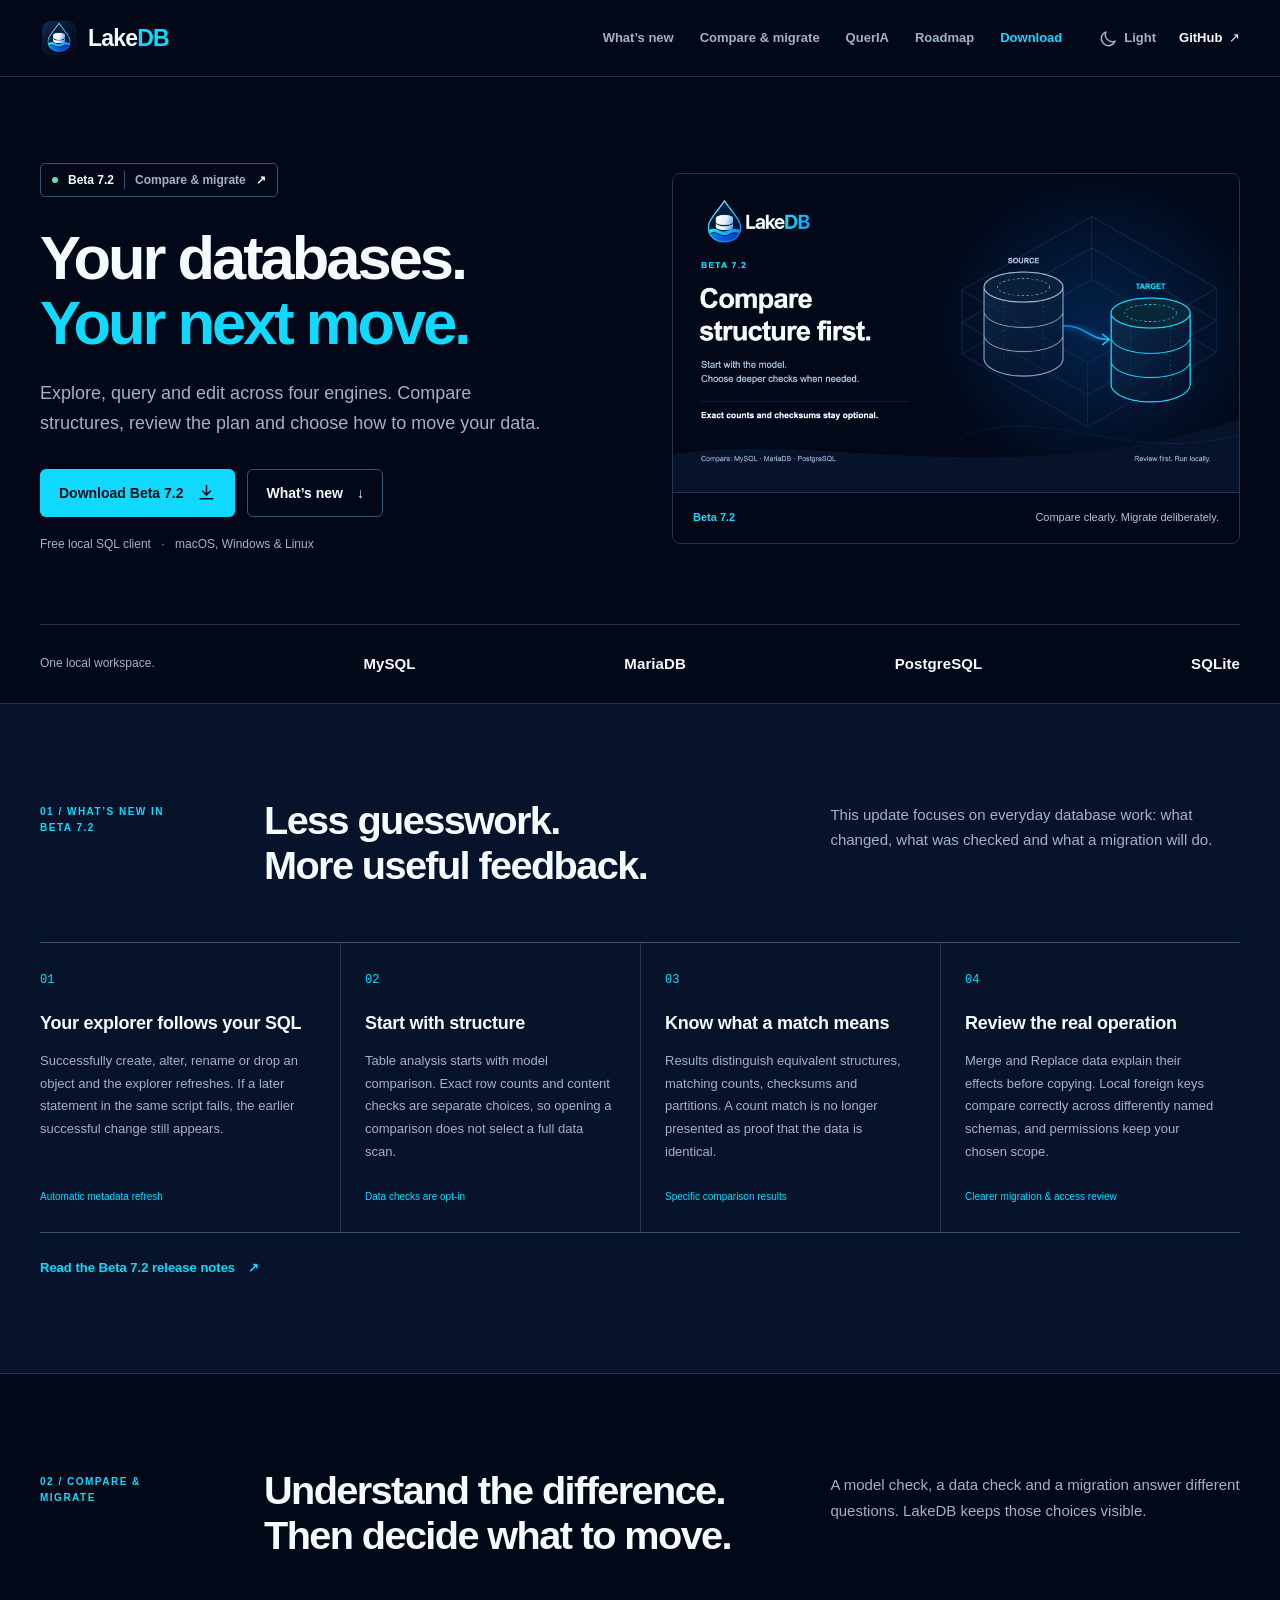
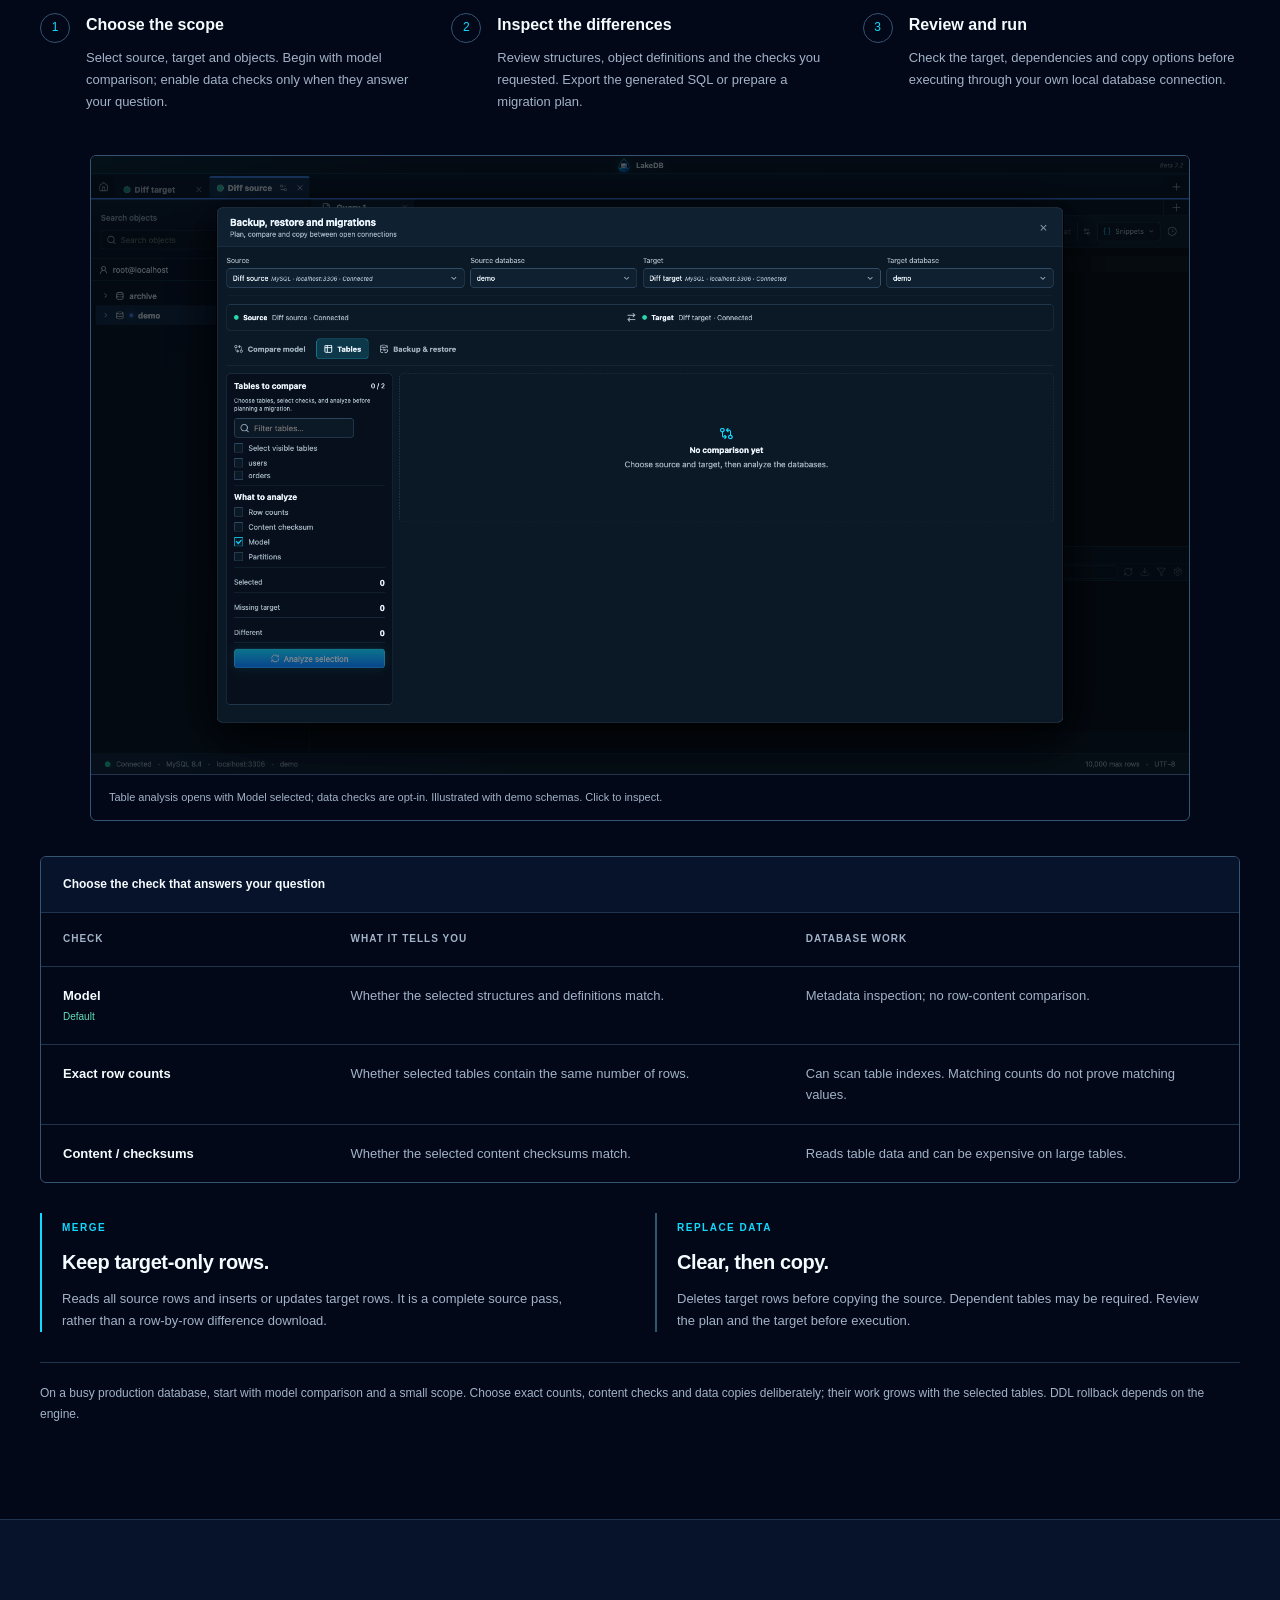
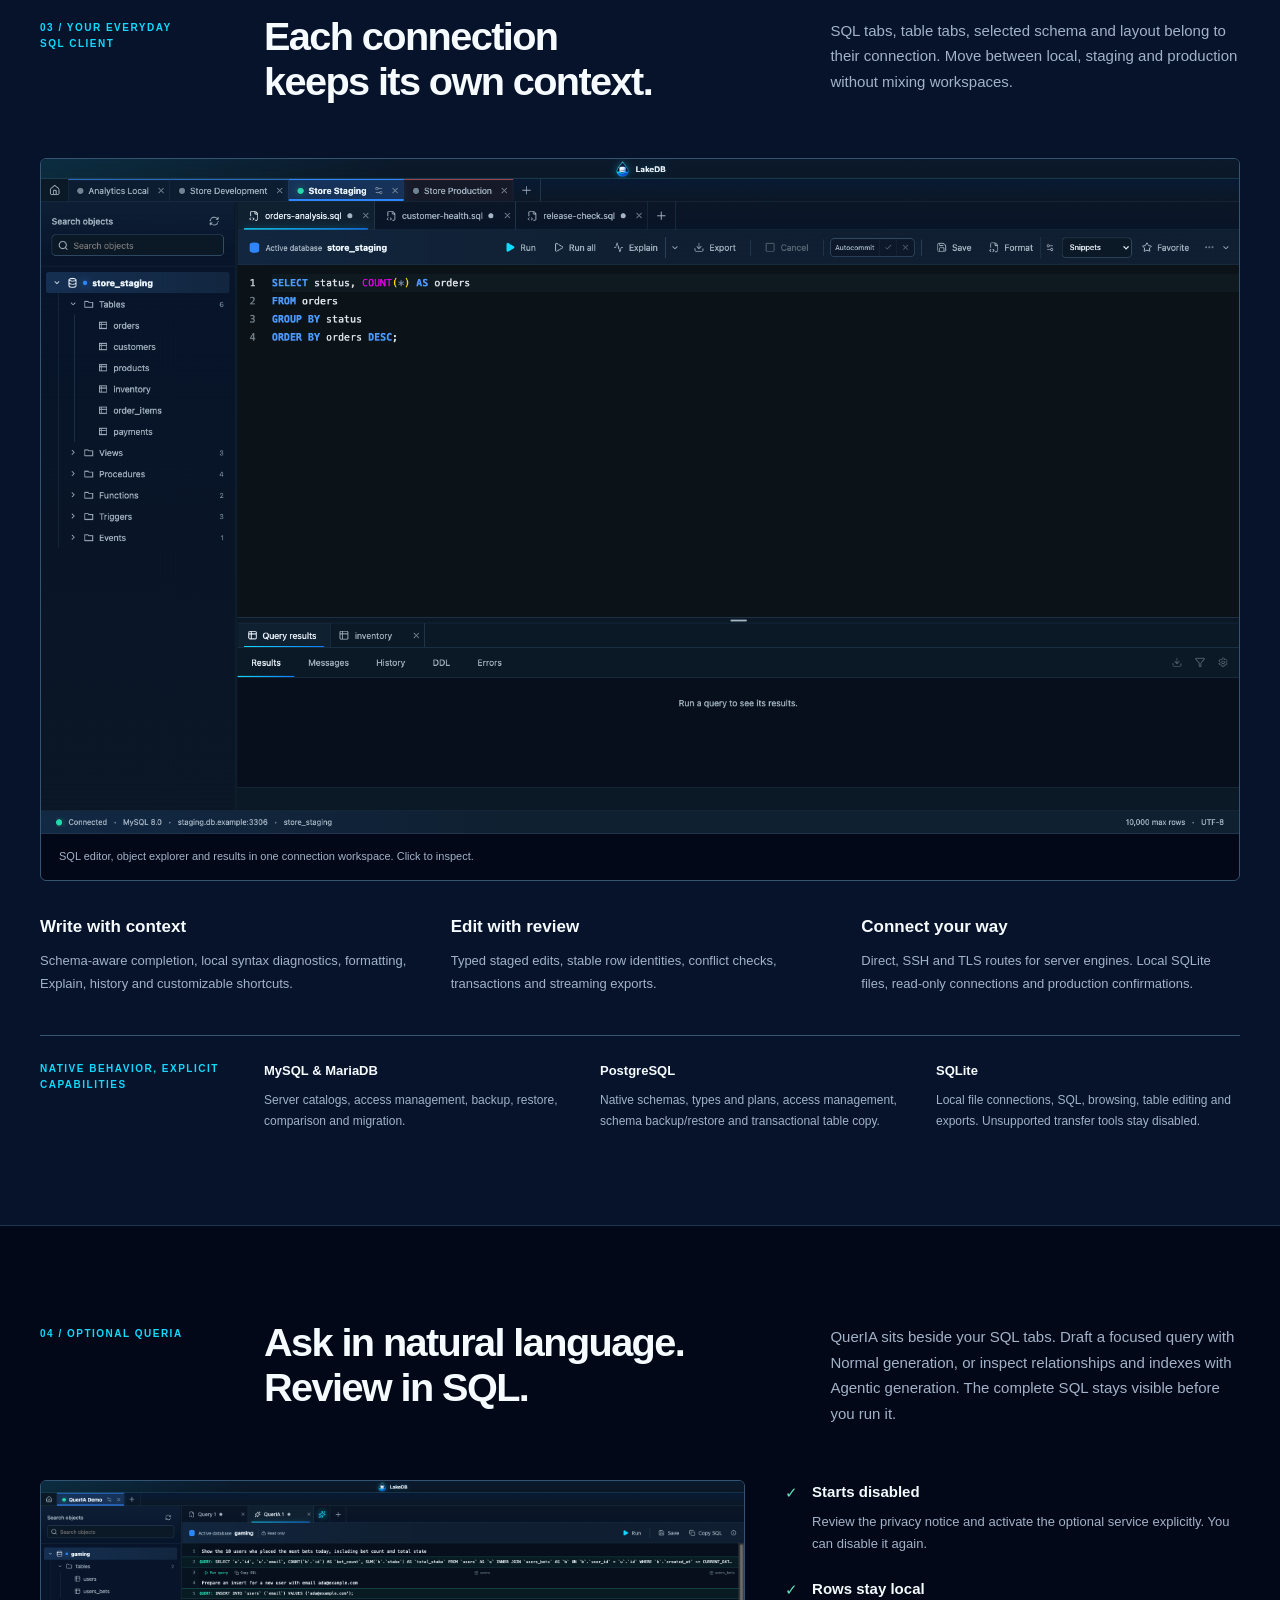
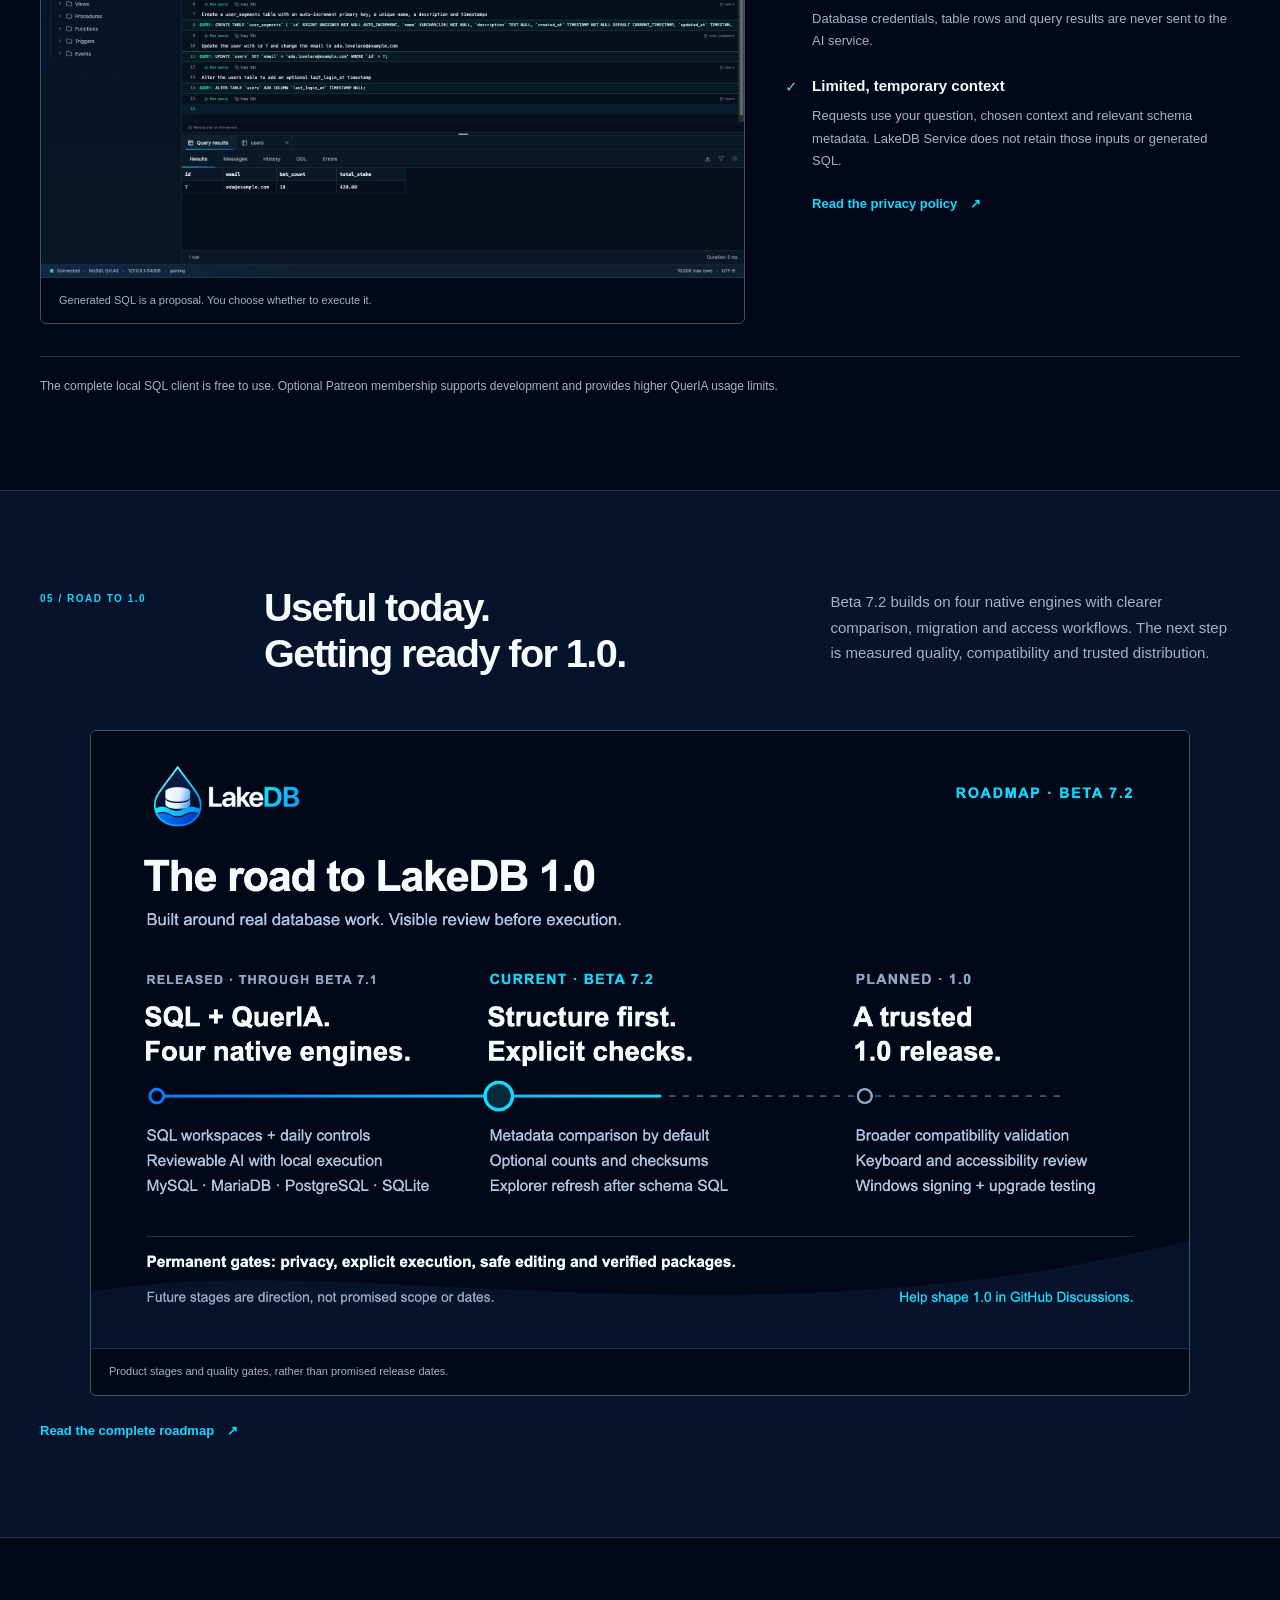
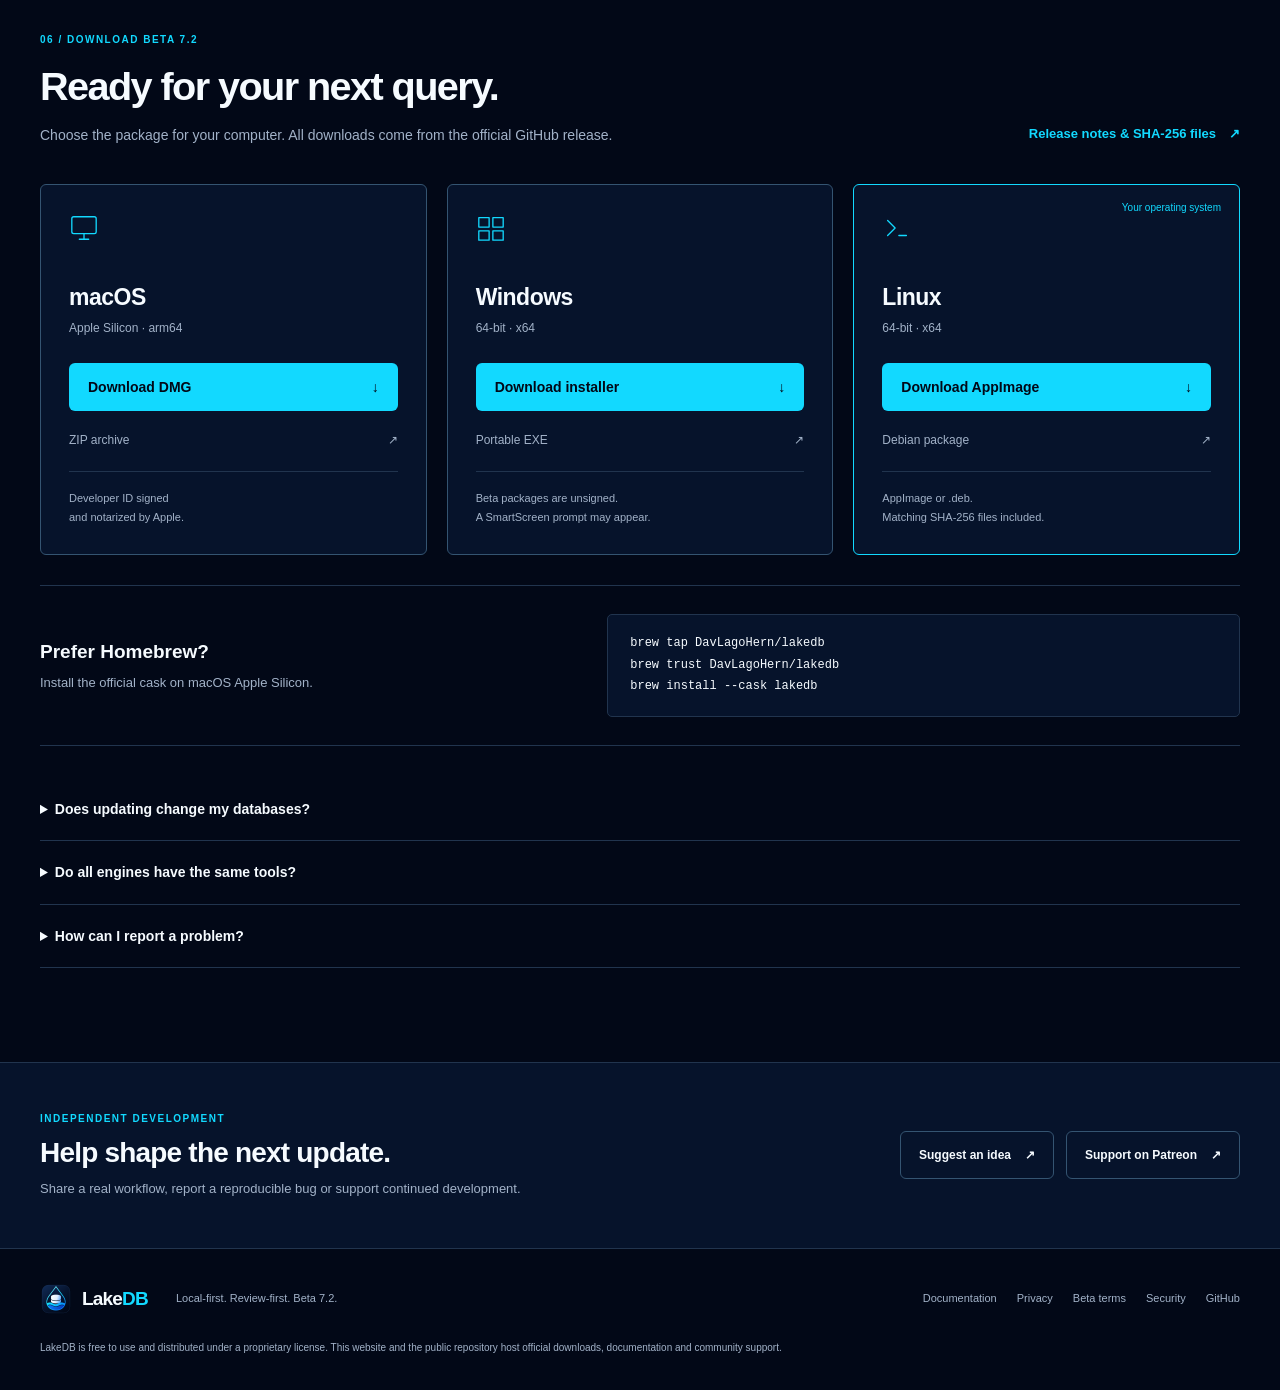
==== docs/index.html @ 67a14e15 "Revert "docs: keep Beta 7.1 downloads live while Beta 7.2 is prepared" This reverts commit 07cbf7d2f" ====
<!doctype html>
<html lang="en">
  <head>
    <meta charset="utf-8">
    <meta name="viewport" content="width=device-width, initial-scale=1">
    <meta name="theme-color" content="#020817">
    <meta name="color-scheme" content="dark light">
    <meta name="application-name" content="LakeDB">
    <meta name="author" content="LakeDB">
    <meta name="robots" content="index, follow, max-image-preview:large">
    <title>LakeDB Beta 7.2 — Compare clearly. Migrate deliberately.</title>
    <meta name="description" content="A free, local-first desktop client for MySQL, MariaDB, PostgreSQL and SQLite. Beta 7.2 brings structure-first comparisons, clearer migrations and automatic explorer refresh.">
    <link rel="canonical" href="https://davlagohern.github.io/LakeDB/">
    <link rel="alternate" hreflang="en" href="https://davlagohern.github.io/LakeDB/">
    <link rel="alternate" hreflang="x-default" href="https://davlagohern.github.io/LakeDB/">
    <link rel="icon" href="assets/lakedb-app-icon.png">
    <meta property="og:type" content="website">
    <meta property="og:site_name" content="LakeDB">
    <meta property="og:locale" content="en_US">
    <meta property="og:title" content="LakeDB Beta 7.2 — Compare clearly. Migrate deliberately.">
    <meta property="og:description" content="Structure-first comparisons, explicit data checks, clearer migration choices and an explorer that follows your SQL changes.">
    <meta property="og:url" content="https://davlagohern.github.io/LakeDB/">
    <meta property="og:image" content="https://davlagohern.github.io/LakeDB/assets/releases/beta7.2/lakedb-beta-7.2-1920x1080.png">
    <meta property="og:image:secure_url" content="https://davlagohern.github.io/LakeDB/assets/releases/beta7.2/lakedb-beta-7.2-1920x1080.png">
    <meta property="og:image:type" content="image/png">
    <meta property="og:image:width" content="1920">
    <meta property="og:image:height" content="1080">
    <meta property="og:image:alt" content="LakeDB Beta 7.2: structure-first comparison and clearer migration review">
    <meta name="twitter:card" content="summary_large_image">
    <meta name="twitter:title" content="LakeDB Beta 7.2 — Compare clearly. Migrate deliberately.">
    <meta name="twitter:description" content="A local-first database client with structure-first comparison, clearer migrations and reviewable AI.">
    <meta name="twitter:image" content="https://davlagohern.github.io/LakeDB/assets/releases/beta7.2/lakedb-beta-7.2-1920x1080.png">
    <meta name="twitter:image:alt" content="LakeDB Beta 7.2 release artwork">
    <script>
      (() => {
        try {
          if (["light", "warm"].includes(localStorage.getItem("lakedb-theme"))) document.documentElement.dataset.theme = "light";
        } catch {}
      })();
    </script>
    <link rel="stylesheet" href="site.css">
    <script type="application/ld+json">
      {
        "@context": "https://schema.org",
        "@type": "SoftwareApplication",
        "name": "LakeDB",
        "url": "https://davlagohern.github.io/LakeDB/",
        "image": "https://davlagohern.github.io/LakeDB/assets/releases/beta7.2/lakedb-beta-7.2-1920x1080.png",
        "screenshot": "https://davlagohern.github.io/LakeDB/assets/screenshots/multitab.png",
        "applicationCategory": "DeveloperApplication",
        "applicationSubCategory": "Database client",
        "operatingSystem": "macOS Apple Silicon, Windows x64, Linux x64",
        "softwareVersion": "1.0.0-beta.7.2",
        "description": "A local-first desktop client for MySQL, MariaDB, PostgreSQL and SQLite, with structure-first comparison, reviewable migrations and optional AI.",
        "downloadUrl": "https://github.com/DavLagoHern/LakeDB/releases/tag/v1.0.0-beta.7.2",
        "releaseNotes": "https://github.com/DavLagoHern/LakeDB/releases/tag/v1.0.0-beta.7.2",
        "isAccessibleForFree": true,
        "offers": { "@type": "Offer", "price": "0", "priceCurrency": "EUR", "url": "https://github.com/DavLagoHern/LakeDB/releases/tag/v1.0.0-beta.7.2" },
        "publisher": { "@type": "Person", "name": "David Lago", "url": "https://github.com/DavLagoHern" }
      }
    </script>
  </head>
  <body>
    <a class="skip-link" href="#main">Skip to content</a>
    <header class="site-header" data-header>
      <div class="shell header-inner">
        <a class="brand" href="#top" aria-label="LakeDB home"><img src="assets/lakedb-app-icon.png" alt="" width="38" height="38"><span>Lake<span>DB</span></span></a>
        <nav class="site-nav" id="navigation" aria-label="Primary navigation" data-nav>
          <a href="#updates">What’s new</a>
          <a href="#workflow">Compare &amp; migrate</a>
          <a href="#queria">QuerIA</a>
          <a href="#roadmap">Roadmap</a>
          <a href="#downloads">Download</a>
        </nav>
        <div class="header-controls">
          <button class="theme-toggle" type="button" aria-label="Switch to light theme" aria-pressed="false" data-theme-toggle><svg aria-hidden="true" viewBox="0 0 24 24"><path d="M20.4 15.2A8.8 8.8 0 0 1 8.8 3.6 9 9 0 1 0 20.4 15.2Z"/></svg><span data-theme-label>Light</span></button>
          <a class="header-github" href="https://github.com/DavLagoHern/LakeDB" aria-label="LakeDB on GitHub">GitHub <span aria-hidden="true">↗</span></a>
          <button class="menu-toggle" type="button" aria-controls="navigation" aria-label="Open navigation" aria-expanded="false" data-menu-toggle><svg aria-hidden="true" viewBox="0 0 24 24"><path d="M4 7h16M4 12h16M4 17h16"/></svg></button>
        </div>
      </div>
    </header>

    <main id="main">
      <section class="hero shell" id="top" aria-labelledby="hero-title">
        <div class="hero-copy">
          <a class="release-pill" href="https://github.com/DavLagoHern/LakeDB/releases/tag/v1.0.0-beta.7.2"><span class="status-dot" aria-hidden="true"></span> Beta 7.2 <span class="release-pill__detail">Compare &amp; migrate</span><span aria-hidden="true">↗</span></a>
          <h1 id="hero-title">Your databases.<br><span>Your next move.</span></h1>
          <p class="hero-description">Explore, query and edit across four engines. Compare structures, review the plan and choose how to move your data.</p>
          <div class="hero-actions">
            <a class="button button-primary" href="#downloads">Download Beta 7.2 <svg aria-hidden="true" viewBox="0 0 24 24"><path d="M12 3v12m0 0 5-5m-5 5-5-5M4 20h16"/></svg></a>
            <a class="button button-secondary" href="#updates">What’s new <span aria-hidden="true">↓</span></a>
          </div>
          <p class="hero-platforms">Free local SQL client <span aria-hidden="true">·</span> macOS, Windows &amp; Linux</p>
        </div>
        <figure class="hero-artwork">
          <img src="assets/releases/beta7.2/lakedb-beta-7.2-1920x1080.png" alt="LakeDB Beta 7.2 presents structure-first comparison and clearer migration review" width="1920" height="1080" fetchpriority="high" decoding="async">
          <figcaption><span>Beta 7.2</span> Compare clearly. Migrate deliberately.</figcaption>
        </figure>
        <div class="engine-strip" aria-label="Supported database engines"><span>One local workspace.</span><strong>MySQL</strong><strong>MariaDB</strong><strong>PostgreSQL</strong><strong>SQLite</strong></div>
      </section>

      <section class="section section-tinted" id="updates" aria-labelledby="updates-title">
        <div class="shell">
          <div class="section-heading"><p class="eyebrow">01 / What’s new in Beta 7.2</p><h2 id="updates-title">Less guesswork.<br>More useful feedback.</h2><p>This update focuses on everyday database work: what changed, what was checked and what a migration will do.</p></div>
          <div class="update-grid">
            <article><span class="feature-number">01</span><h3>Your explorer follows your SQL</h3><p>Successfully create, alter, rename or drop an object and the explorer refreshes. If a later statement in the same script fails, the earlier successful change still appears.</p><span class="feature-tag">Automatic metadata refresh</span></article>
            <article><span class="feature-number">02</span><h3>Start with structure</h3><p>Table analysis starts with model comparison. Exact row counts and content checks are separate choices, so opening a comparison does not select a full data scan.</p><span class="feature-tag">Data checks are opt-in</span></article>
            <article><span class="feature-number">03</span><h3>Know what a match means</h3><p>Results distinguish equivalent structures, matching counts, checksums and partitions. A count match is no longer presented as proof that the data is identical.</p><span class="feature-tag">Specific comparison results</span></article>
            <article><span class="feature-number">04</span><h3>Review the real operation</h3><p>Merge and Replace data explain their effects before copying. Local foreign keys compare correctly across differently named schemas, and permissions keep your chosen scope.</p><span class="feature-tag">Clearer migration &amp; access review</span></article>
          </div>
          <a class="text-link section-link" href="https://github.com/DavLagoHern/LakeDB/releases/tag/v1.0.0-beta.7.2">Read the Beta 7.2 release notes <span aria-hidden="true">↗</span></a>
        </div>
      </section>

      <section class="section" id="workflow" aria-labelledby="workflow-title">
        <div class="shell">
          <div class="section-heading"><p class="eyebrow">02 / Compare &amp; migrate</p><h2 id="workflow-title">Understand the difference.<br>Then decide what to move.</h2><p>A model check, a data check and a migration answer different questions. LakeDB keeps those choices visible.</p></div>
          <ol class="workflow-steps">
            <li><span>1</span><div><h3>Choose the scope</h3><p>Select source, target and objects. Begin with model comparison; enable data checks only when they answer your question.</p></div></li>
            <li><span>2</span><div><h3>Inspect the differences</h3><p>Review structures, object definitions and the checks you requested. Export the generated SQL or prepare a migration plan.</p></div></li>
            <li><span>3</span><div><h3>Review and run</h3><p>Check the target, dependencies and copy options before executing through your own local database connection.</p></div></li>
          </ol>
          <figure class="product-capture comparison-preview"><button class="media-button" type="button" data-lightbox="assets/screenshots/beta7.2/table-comparison-defaults.png" aria-label="Enlarge the Beta 7.2 table comparison options"><img src="assets/screenshots/beta7.2/table-comparison-defaults.png" alt="LakeDB Beta 7.2 table comparison with Model selected and Row counts, Content checksum and Partitions unchecked" width="1920" height="1080" loading="lazy" decoding="async"></button><figcaption>Table analysis opens with Model selected; data checks are opt-in. Illustrated with demo schemas. Click to inspect.</figcaption></figure>
          <div class="comparison-modes" role="region" aria-label="Comparison checks" tabindex="0">
            <table><caption>Choose the check that answers your question</caption><thead><tr><th scope="col">Check</th><th scope="col">What it tells you</th><th scope="col">Database work</th></tr></thead><tbody>
              <tr><th scope="row">Model <span class="table-badge">Default</span></th><td>Whether the selected structures and definitions match.</td><td>Metadata inspection; no row-content comparison.</td></tr>
              <tr><th scope="row">Exact row counts</th><td>Whether selected tables contain the same number of rows.</td><td>Can scan table indexes. Matching counts do not prove matching values.</td></tr>
              <tr><th scope="row">Content / checksums</th><td>Whether the selected content checksums match.</td><td>Reads table data and can be expensive on large tables.</td></tr>
            </tbody></table>
          </div>
          <div class="migration-choices">
            <article><span class="eyebrow">Merge</span><h3>Keep target-only rows.</h3><p>Reads all source rows and inserts or updates target rows. It is a complete source pass, rather than a row-by-row difference download.</p></article>
            <article><span class="eyebrow">Replace data</span><h3>Clear, then copy.</h3><p>Deletes target rows before copying the source. Dependent tables may be required. Review the plan and the target before execution.</p></article>
          </div>
          <p class="workflow-note">On a busy production database, start with model comparison and a small scope. Choose exact counts, content checks and data copies deliberately; their work grows with the selected tables. DDL rollback depends on the engine.</p>
        </div>
      </section>

      <section class="section section-tinted" id="sql-client" aria-labelledby="client-title">
        <div class="shell">
          <div class="section-heading"><p class="eyebrow">03 / Your everyday SQL client</p><h2 id="client-title">Each connection<br>keeps its own context.</h2><p>SQL tabs, table tabs, selected schema and layout belong to their connection. Move between local, staging and production without mixing workspaces.</p></div>
          <figure class="product-capture"><button class="media-button" type="button" data-lightbox="assets/screenshots/multitab.png" aria-label="Enlarge the LakeDB SQL workspace"><img src="assets/screenshots/multitab.png" alt="LakeDB SQL editor, object explorer and results in an independent connection workspace" width="1920" height="1080" loading="lazy" decoding="async"></button><figcaption>SQL editor, object explorer and results in one connection workspace. Click to inspect.</figcaption></figure>
          <div class="client-features"><article><h3>Write with context</h3><p>Schema-aware completion, local syntax diagnostics, formatting, Explain, history and customizable shortcuts.</p></article><article><h3>Edit with review</h3><p>Typed staged edits, stable row identities, conflict checks, transactions and streaming exports.</p></article><article><h3>Connect your way</h3><p>Direct, SSH and TLS routes for server engines. Local SQLite files, read-only connections and production confirmations.</p></article></div>
          <div class="engine-details"><p class="eyebrow">Native behavior, explicit capabilities</p><div><p><strong>MySQL &amp; MariaDB</strong><span>Server catalogs, access management, backup, restore, comparison and migration.</span></p><p><strong>PostgreSQL</strong><span>Native schemas, types and plans, access management, schema backup/restore and transactional table copy.</span></p><p><strong>SQLite</strong><span>Local file connections, SQL, browsing, table editing and exports. Unsupported transfer tools stay disabled.</span></p></div></div>
        </div>
      </section>

      <section class="section" id="queria" aria-labelledby="queria-title">
        <div class="shell">
          <div class="section-heading"><p class="eyebrow">04 / Optional QuerIA</p><h2 id="queria-title">Ask in natural language.<br>Review in SQL.</h2><p>QuerIA sits beside your SQL tabs. Draft a focused query with Normal generation, or inspect relationships and indexes with Agentic generation. The complete SQL stays visible before you run it.</p></div>
          <div class="queria-layout"><figure class="product-capture"><button class="media-button" type="button" data-lightbox="assets/screenshots/queria.png" aria-label="Enlarge the QuerIA workspace"><img src="assets/screenshots/queria.png" alt="QuerIA natural-language requests with generated SQL ready for explicit review and execution" width="1920" height="1080" loading="lazy" decoding="async"></button><figcaption>Generated SQL is a proposal. You choose whether to execute it.</figcaption></figure><div class="privacy-points"><article><span class="privacy-symbol" aria-hidden="true">✓</span><div><h3>Starts disabled</h3><p>Review the privacy notice and activate the optional service explicitly. You can disable it again.</p></div></article><article><span class="privacy-symbol" aria-hidden="true">✓</span><div><h3>Rows stay local</h3><p>Database credentials, table rows and query results are never sent to the AI service.</p></div></article><article><span class="privacy-symbol" aria-hidden="true">✓</span><div><h3>Limited, temporary context</h3><p>Requests use your question, chosen context and relevant schema metadata. LakeDB Service does not retain those inputs or generated SQL.</p></div></article><a class="text-link" href="PRIVACY.md">Read the privacy policy <span aria-hidden="true">↗</span></a></div></div>
          <p class="queria-note">The complete local SQL client is free to use. Optional Patreon membership supports development and provides higher QuerIA usage limits.</p>
        </div>
      </section>

      <section class="section section-tinted" id="roadmap" aria-labelledby="roadmap-title">
          <div class="shell"><div class="section-heading"><p class="eyebrow">05 / Road to 1.0</p><h2 id="roadmap-title">Useful today.<br>Getting ready for 1.0.</h2><p>Beta 7.2 builds on four native engines with clearer comparison, migration and access workflows. The next step is measured quality, compatibility and trusted distribution.</p></div><figure class="product-capture roadmap-capture"><button class="media-button" type="button" data-lightbox="assets/roadmap/lakedb-roadmap-beta-7.2.png" aria-label="Enlarge the LakeDB Beta 7.2 roadmap"><img src="assets/roadmap/lakedb-roadmap-beta-7.2.png" alt="LakeDB roadmap: SQL foundation, QuerIA, SQLite, native PostgreSQL, Beta 7.2 comparison and migration, and quality gates toward 1.0" width="1920" height="1080" loading="lazy" decoding="async"></button><figcaption>Product stages and quality gates, rather than promised release dates.</figcaption></figure><a class="text-link section-link" href="ROADMAP.md">Read the complete roadmap <span aria-hidden="true">↗</span></a></div>
      </section>

      <section class="section downloads" id="downloads" aria-labelledby="downloads-title">
        <div class="shell"><div class="download-heading"><div><p class="eyebrow">06 / Download Beta 7.2</p><h2 id="downloads-title">Ready for your next query.</h2><p>Choose the package for your computer. All downloads come from the official GitHub release.</p></div><a class="text-link" href="https://github.com/DavLagoHern/LakeDB/releases/tag/v1.0.0-beta.7.2">Release notes &amp; SHA-256 files <span aria-hidden="true">↗</span></a></div>
          <div class="download-grid">
            <article data-platform="mac"><svg class="platform-icon" aria-hidden="true" viewBox="0 0 32 32"><rect x="3" y="4" width="26" height="18" rx="2"/><path d="M11 28h10M16 22v6"/></svg><h3>macOS</h3><p class="architecture">Apple Silicon · arm64</p><a class="button button-primary" href="https://github.com/DavLagoHern/LakeDB/releases/download/v1.0.0-beta.7.2/LakeDB-1.0.0-beta.7.2-mac-arm64.dmg">Download DMG <span aria-hidden="true">↓</span></a><a class="package-alternative" href="https://github.com/DavLagoHern/LakeDB/releases/download/v1.0.0-beta.7.2/LakeDB-1.0.0-beta.7.2-mac-arm64.zip">ZIP archive <span aria-hidden="true">↗</span></a><p class="signing-note">Developer ID signed<br>and notarized by Apple.</p></article>
            <article data-platform="windows"><svg class="platform-icon" aria-hidden="true" viewBox="0 0 32 32"><path d="M3 5h11v10H3zM18 5h11v10H18zM3 19h11v10H3zM18 19h11v10H18z"/></svg><h3>Windows</h3><p class="architecture">64-bit · x64</p><a class="button button-primary" href="https://github.com/DavLagoHern/LakeDB/releases/download/v1.0.0-beta.7.2/LakeDB-1.0.0-beta.7.2-win-x64-setup.exe">Download installer <span aria-hidden="true">↓</span></a><a class="package-alternative" href="https://github.com/DavLagoHern/LakeDB/releases/download/v1.0.0-beta.7.2/LakeDB-1.0.0-beta.7.2-win-x64-portable.exe">Portable EXE <span aria-hidden="true">↗</span></a><p class="signing-note">Beta packages are unsigned.<br>A SmartScreen prompt may appear.</p></article>
            <article data-platform="linux"><svg class="platform-icon" aria-hidden="true" viewBox="0 0 32 32"><path d="M6 8l8 8-8 8M18 24h8"/></svg><h3>Linux</h3><p class="architecture">64-bit · x64</p><a class="button button-primary" href="https://github.com/DavLagoHern/LakeDB/releases/download/v1.0.0-beta.7.2/LakeDB-1.0.0-beta.7.2-linux-x86_64.AppImage">Download AppImage <span aria-hidden="true">↓</span></a><a class="package-alternative" href="https://github.com/DavLagoHern/LakeDB/releases/download/v1.0.0-beta.7.2/LakeDB-1.0.0-beta.7.2-linux-amd64.deb">Debian package <span aria-hidden="true">↗</span></a><p class="signing-note">AppImage or .deb.<br>Matching SHA-256 files included.</p></article>
          </div>
          <div class="homebrew"><div><h3>Prefer Homebrew?</h3><p>Install the official cask on macOS Apple Silicon.</p></div><pre><code>brew tap DavLagoHern/lakedb
brew trust DavLagoHern/lakedb
brew install --cask lakedb</code></pre></div>
          <div class="faq"><details><summary>Does updating change my databases?</summary><p>Installing an update does not migrate your connected databases. Connections, preferences and workspaces remain in the local profile. Database changes only run when you explicitly execute SQL, apply edits or start an operation.</p></details><details><summary>Do all engines have the same tools?</summary><p>No. LakeDB exposes engine capabilities explicitly. MySQL/MariaDB and PostgreSQL have different transfer and catalog behavior; unsupported tools remain disabled for SQLite. See the <a href="https://github.com/DavLagoHern/LakeDB/wiki">documentation</a> for each engine.</p></details><details><summary>How can I report a problem?</summary><p>Use the <a href="https://github.com/DavLagoHern/LakeDB/issues/new?template=bug-report.yml">bug report form</a> with your LakeDB version, operating system, engine version and steps to reproduce. Review diagnostics before sharing and remove sensitive data.</p></details></div>
        </div>
      </section>

      <section class="community-strip" aria-labelledby="community-title"><div class="shell community-inner"><div><p class="eyebrow">Independent development</p><h2 id="community-title">Help shape the next update.</h2><p>Share a real workflow, report a reproducible bug or support continued development.</p></div><div class="community-actions"><a class="button button-secondary" href="https://github.com/DavLagoHern/LakeDB/discussions/categories/ideas">Suggest an idea <span aria-hidden="true">↗</span></a><a class="button button-secondary" href="https://www.patreon.com/LakeDB/membership">Support on Patreon <span aria-hidden="true">↗</span></a></div></div></section>
    </main>

    <footer class="site-footer"><div class="shell footer-inner"><a class="brand" href="#top" aria-label="Back to top"><img src="assets/lakedb-app-icon.png" alt="" width="32" height="32"><span>Lake<span>DB</span></span></a><p>Local-first. Review-first. Beta 7.2.</p><nav aria-label="Footer navigation"><a href="https://github.com/DavLagoHern/LakeDB/wiki">Documentation</a><a href="PRIVACY.md">Privacy</a><a href="TERMS.md">Beta terms</a><a href="https://github.com/DavLagoHern/LakeDB/security/policy">Security</a><a href="https://github.com/DavLagoHern/LakeDB">GitHub</a></nav></div><p class="shell license-note">LakeDB is free to use and distributed under a proprietary license. This website and the public repository host official downloads, documentation and community support.</p></footer>
    <dialog class="lightbox" data-lightbox-dialog aria-label="Expanded LakeDB image"><button type="button" aria-label="Close image" data-lightbox-close><svg aria-hidden="true" viewBox="0 0 24 24"><path d="m6 6 12 12M18 6 6 18"/></svg></button><img alt="" data-lightbox-image></dialog>
    <script src="site.js"></script>
  </body>
</html>
---- docs/site.css ----
:root {
  color-scheme: dark;
  --bg: #020817;
  --surface: #06132b;
  --surface-raised: #0b1b32;
  --text: #f6fbff;
  --muted: #a2b2c8;
  --line: #21344e;
  --line-strong: #345471;
  --cyan: #12d9ff;
  --blue: #0b7cff;
  --mint: #63e0ba;
  --button-text: #020817;
  --shell: min(1280px, calc(100% - 80px));
  --header-height: 76px;
  font-family: -apple-system, BlinkMacSystemFont, "Segoe UI", sans-serif;
}

html[data-theme="light"] {
  color-scheme: light;
  --bg: #f8fbff;
  --surface: #edf3fa;
  --surface-raised: #fff;
  --text: #09172c;
  --muted: #42546d;
  --line: #cedae7;
  --line-strong: #8aa3bb;
  --cyan: #00658e;
  --blue: #075de0;
  --mint: #006c50;
  --button-text: #fff;
}

* { box-sizing: border-box; }
html { scroll-behavior: smooth; scroll-padding-top: calc(var(--header-height) + 24px); background: var(--bg); }
body { margin: 0; min-width: 320px; background: var(--bg); color: var(--text); font-size: 16px; line-height: 1.6; -webkit-font-smoothing: antialiased; }
button, a { -webkit-tap-highlight-color: transparent; }
button { font: inherit; }
a { color: inherit; text-decoration: none; }
button, summary { cursor: pointer; }
img { display: block; max-width: 100%; height: auto; }
svg { fill: none; stroke: currentColor; stroke-linecap: round; stroke-linejoin: round; stroke-width: 1.8; }
h1, h2, h3, p, figure { margin: 0; }
::selection { background: var(--blue); color: #fff; }
:focus-visible { outline: 3px solid var(--cyan); outline-offset: 5px; }
.shell { width: var(--shell); margin-inline: auto; }
.skip-link { position: fixed; left: 16px; top: 12px; z-index: 100; padding: 12px 18px; background: var(--cyan); color: var(--button-text); border-radius: 6px; transform: translateY(-160%); }
.skip-link:focus { transform: none; }

.site-header { position: sticky; z-index: 20; top: 0; min-height: var(--header-height); background: var(--bg); border-bottom: 1px solid var(--line); }
.header-inner { display: flex; align-items: center; gap: 32px; min-height: var(--header-height); }
.brand { display: inline-flex; align-items: center; gap: 10px; font-size: 23px; font-weight: 750; letter-spacing: -.8px; flex-shrink: 0; }
.brand img { border-radius: 9px; }
.brand > span > span { color: var(--cyan); }
.site-nav { display: flex; align-items: center; gap: 26px; margin-left: auto; }
.site-nav a { color: var(--muted); font-size: 13px; font-weight: 550; padding-block: 14px; }
.site-nav a:hover, .site-nav a[aria-current="location"] { color: var(--cyan); }
.header-controls { display: flex; align-items: center; gap: 18px; }
.theme-toggle, .menu-toggle { display: inline-flex; align-items: center; justify-content: center; gap: 6px; min-height: 40px; border: 0; background: transparent; color: var(--muted); padding: 5px; }
.theme-toggle svg { width: 19px; height: 19px; }
.theme-toggle span, .header-github { font-size: 13px; font-weight: 550; }
.theme-toggle:hover, .header-github:hover { color: var(--cyan); }
.header-github { white-space: nowrap; }
.header-github span { margin-left: 3px; }
.menu-toggle { display: none; }
.menu-toggle svg { width: 24px; height: 24px; }

.hero { display: grid; grid-template-columns: 1fr 1fr; gap: 32px 64px; align-items: center; padding-top: 86px; }
.release-pill { display: inline-flex; align-items: center; gap: 10px; padding: 7px 11px; border: 1px solid var(--line-strong); border-radius: 5px; font-size: 12px; font-weight: 600; line-height: 1.5; margin-bottom: 28px; }
.release-pill:hover { border-color: var(--cyan); }
.status-dot { width: 6px; height: 6px; background: var(--mint); border-radius: 50%; }
.release-pill__detail { color: var(--muted); padding-left: 10px; border-left: 1px solid var(--line-strong); }
.hero h1 { font-size: clamp(44px, 4.8vw, 68px); letter-spacing: -3px; line-height: 1.06; font-weight: 720; }
.hero h1 span { color: var(--cyan); }
.hero-description { color: var(--muted); font-size: 18px; max-width: 510px; margin-top: 24px; line-height: 1.65; }
.hero-actions { display: flex; flex-wrap: wrap; gap: 12px; margin-top: 30px; }
.button { display: inline-flex; align-items: center; justify-content: center; gap: 14px; min-height: 48px; padding: 12px 18px; border: 1px solid transparent; border-radius: 6px; font-size: 14px; font-weight: 650; line-height: 1.3; transition: border-color 160ms; }
.button svg { width: 19px; height: 19px; }
.button-primary { color: var(--button-text); background: var(--cyan); }
.button-primary:hover { background: var(--text); color: var(--bg); }
.button-secondary { background: transparent; border-color: var(--line-strong); color: var(--text); }
.button-secondary:hover { border-color: var(--cyan); color: var(--cyan); }
.hero-platforms { color: var(--muted); font-size: 12px; margin-top: 18px; }
.hero-platforms span { margin-inline: 7px; }
.hero-artwork { border: 1px solid var(--line); background: #020817; border-radius: 8px; overflow: hidden; }
.hero-artwork img { width: 100%; }
.hero-artwork figcaption { display: flex; flex-wrap: wrap; justify-content: space-between; gap: 8px; padding: 16px 20px; font-size: 11px; color: #afc4d7; border-top: 1px solid #21344e; }
.hero-artwork figcaption span { color: #12d9ff; font-weight: 650; }
.engine-strip { grid-column: 1 / -1; display: flex; align-items: center; justify-content: space-between; gap: 24px; padding: 27px 0; border-top: 1px solid var(--line); margin-top: 38px; }
.engine-strip > span { font-size: 12px; color: var(--muted); }
.engine-strip strong { font-size: 15px; font-weight: 550; letter-spacing: .1px; }

.section { padding: 94px 0; border-top: 1px solid var(--line); }
.section-tinted { background: var(--surface); }
.section-heading { display: grid; grid-template-columns: 190px 1.3fr 1fr; column-gap: 34px; align-items: start; margin-bottom: 54px; }
.eyebrow { color: var(--cyan); font-size: 10px; font-weight: 650; letter-spacing: 1.5px; text-transform: uppercase; line-height: 1.6; }
.section-heading .eyebrow { margin-top: 6px; max-width: 160px; }
h2 { font-size: clamp(30px, 3.1vw, 44px); font-weight: 650; letter-spacing: -1.6px; line-height: 1.14; }
.section-heading > p:last-child { color: var(--muted); font-size: 15px; line-height: 1.7; padding-top: 4px; }
.update-grid { display: grid; grid-template-columns: repeat(4, 1fr); border-top: 1px solid var(--line-strong); border-bottom: 1px solid var(--line-strong); }
.update-grid article { padding: 28px 24px 28px 0; display: flex; flex-direction: column; align-items: start; }
.update-grid article + article { border-left: 1px solid var(--line); padding-left: 24px; }
.feature-number { color: var(--cyan); font-family: ui-monospace, SFMono-Regular, Menlo, monospace; font-size: 12px; margin-bottom: 22px; }
.update-grid h3 { font-size: 18px; line-height: 1.3; font-weight: 650; letter-spacing: -.25px; }
.update-grid p { color: var(--muted); font-size: 13px; line-height: 1.75; margin-top: 14px; margin-bottom: 25px; }
.feature-tag { display: inline-block; margin-top: auto; font-size: 10px; line-height: 1.5; color: var(--cyan); }
.text-link { display: inline-flex; align-items: center; gap: 13px; font-size: 13px; color: var(--cyan); font-weight: 600; line-height: 1.5; }
.text-link:hover { text-decoration: underline; text-underline-offset: 4px; }
.section-link { margin-top: 25px; }

.workflow-steps { list-style: none; display: grid; grid-template-columns: repeat(3, 1fr); gap: 34px; margin: 0 0 42px; padding: 0; }
.workflow-steps li { display: flex; align-items: start; gap: 16px; }
.workflow-steps li > span { display: flex; align-items: center; justify-content: center; width: 30px; height: 30px; flex: 0 0 30px; border: 1px solid var(--line-strong); border-radius: 50%; font-size: 12px; color: var(--cyan); }
.workflow-steps h3 { font-size: 16px; line-height: 1.5; }
.workflow-steps p { font-size: 13px; line-height: 1.7; color: var(--muted); margin-top: 10px; }
.comparison-modes { overflow: auto; border: 1px solid var(--line-strong); border-radius: 6px; }
.comparison-modes table { border-collapse: collapse; width: 100%; min-width: 670px; text-align: left; }
.comparison-modes caption { text-align: left; font-size: 12px; padding: 18px 22px; font-weight: 600; background: var(--surface); }
.comparison-modes thead th { font-size: 10px; letter-spacing: 1px; text-transform: uppercase; color: var(--muted); font-weight: 600; border-top: 1px solid var(--line); }
.comparison-modes th, .comparison-modes td { padding: 18px 22px; font-size: 13px; line-height: 1.65; vertical-align: top; }
.comparison-modes tbody tr { border-top: 1px solid var(--line); }
.comparison-modes tbody th { width: 24%; font-size: 13px; font-weight: 600; }
.comparison-modes td { width: 38%; color: var(--muted); }
.table-badge { display: block; color: var(--mint); font-size: 10px; font-weight: 500; margin-top: 3px; }
.migration-choices { display: grid; grid-template-columns: 1fr 1fr; margin-top: 30px; gap: 30px; }
.migration-choices article { border-left: 2px solid var(--cyan); padding-left: 20px; }
.migration-choices article:last-child { border-color: var(--line-strong); }
.migration-choices h3 { font-size: 20px; font-weight: 600; margin-top: 7px; letter-spacing: -.4px; }
.migration-choices p { color: var(--muted); font-size: 13px; line-height: 1.7; margin-top: 10px; max-width: 530px; }
.workflow-note { color: var(--muted); margin-top: 30px; padding-top: 20px; border-top: 1px solid var(--line); font-size: 12px; line-height: 1.75; }

.product-capture { min-width: 0; overflow: hidden; border: 1px solid var(--line-strong); border-radius: 6px; background: var(--bg); }
.media-button { border: 0; background: #020817; padding: 0; display: block; width: 100%; cursor: zoom-in; }
.media-button img { width: 100%; }
.media-button:focus-visible { outline-offset: -5px; }
.product-capture figcaption { padding: 14px 18px; border-top: 1px solid var(--line); font-size: 11px; color: var(--muted); }
.comparison-preview { max-width: 1100px; margin: 0 auto 35px; }
.client-features { display: grid; grid-template-columns: repeat(3, 1fr); gap: 32px; padding-top: 32px; }
.client-features h3 { font-size: 17px; font-weight: 600; }
.client-features p { color: var(--muted); font-size: 13px; line-height: 1.75; margin-top: 10px; }
.engine-details { border-top: 1px solid var(--line-strong); margin-top: 40px; padding-top: 25px; display: grid; grid-template-columns: 190px 1fr; gap: 34px; }
.engine-details > div { display: grid; grid-template-columns: repeat(3, 1fr); gap: 32px; }
.engine-details strong { display: block; font-size: 13px; font-weight: 600; margin-bottom: 8px; }
.engine-details span { display: block; font-size: 12px; color: var(--muted); line-height: 1.7; }
.queria-layout { display: grid; grid-template-columns: 1.55fr 1fr; gap: 40px; align-items: start; }
.privacy-points { display: grid; gap: 22px; }
.privacy-points article { display: flex; gap: 14px; }
.privacy-symbol { color: var(--mint); font-size: 15px; padding-top: 1px; }
.privacy-points h3 { font-size: 15px; font-weight: 600; }
.privacy-points p { font-size: 13px; line-height: 1.7; color: var(--muted); margin-top: 7px; }
.privacy-points .text-link { margin-left: 27px; }
.queria-note { border-top: 1px solid var(--line); margin-top: 32px; padding-top: 20px; color: var(--muted); font-size: 12px; }
.roadmap-capture { max-width: 1100px; margin-inline: auto; }

.download-heading { display: flex; align-items: end; justify-content: space-between; gap: 40px; margin-bottom: 38px; }
.download-heading h2 { margin-top: 16px; }
.download-heading p:not(.eyebrow) { color: var(--muted); font-size: 14px; margin-top: 15px; max-width: 660px; }
.download-heading .text-link { flex-shrink: 0; margin-bottom: 3px; }
.download-grid { display: grid; grid-template-columns: repeat(3, 1fr); gap: 20px; }
.download-grid article { position: relative; padding: 28px; border: 1px solid var(--line-strong); border-radius: 6px; background: var(--surface); }
.download-grid article.is-detected { border-color: var(--cyan); }
.platform-detected { position: absolute; top: 15px; right: 18px; font-size: 10px; color: var(--cyan); }
.platform-icon { width: 30px; height: 30px; color: var(--cyan); margin-bottom: 28px; stroke-width: 1.4; }
.download-grid h3 { font-size: 23px; letter-spacing: -.5px; font-weight: 650; }
.architecture { font-size: 12px; color: var(--muted); margin-top: 3px; }
.download-grid .button { width: 100%; justify-content: space-between; margin-top: 25px; }
.package-alternative { display: flex; align-items: center; justify-content: space-between; font-size: 12px; color: var(--muted); margin-top: 15px; min-height: 30px; }
.package-alternative:hover { color: var(--cyan); }
.signing-note { padding-top: 17px; margin-top: 15px; border-top: 1px solid var(--line); font-size: 11px; line-height: 1.7; color: var(--muted); }
.homebrew { display: grid; grid-template-columns: 1fr 1.2fr; align-items: center; gap: 40px; padding: 28px 0; margin-top: 30px; border-top: 1px solid var(--line); border-bottom: 1px solid var(--line); }
.homebrew h3 { font-size: 19px; font-weight: 600; }
.homebrew p { font-size: 13px; color: var(--muted); margin-top: 5px; }
.homebrew pre { margin: 0; overflow: auto; background: var(--surface); color: var(--text); padding: 18px 22px; border: 1px solid var(--line); border-radius: 5px; font-size: 12px; line-height: 1.8; }
.homebrew code { font-family: ui-monospace, SFMono-Regular, Menlo, Consolas, monospace; }
.faq { margin-top: 32px; }
.faq details { border-bottom: 1px solid var(--line); }
.faq summary { padding: 20px 0; font-size: 14px; font-weight: 600; }
.faq p { max-width: 930px; font-size: 13px; color: var(--muted); padding: 0 0 22px; line-height: 1.8; }
.faq a { color: var(--cyan); text-decoration: underline; text-underline-offset: 3px; }
.community-strip { padding: 48px 0; background: var(--surface); border-block: 1px solid var(--line); }
.community-inner { display: flex; gap: 40px; align-items: center; justify-content: space-between; }
.community-inner h2 { margin-top: 10px; font-size: 28px; letter-spacing: -.8px; }
.community-inner p:not(.eyebrow) { font-size: 13px; color: var(--muted); margin-top: 10px; }
.community-actions { display: flex; flex-wrap: wrap; gap: 12px; flex-shrink: 0; }
.community-actions .button { font-size: 12px; }
.site-footer { padding: 34px 0; }
.footer-inner { display: flex; align-items: center; flex-wrap: wrap; gap: 18px 28px; }
.footer-inner .brand { font-size: 19px; }
.footer-inner > p { font-size: 11px; color: var(--muted); }
.footer-inner nav { display: flex; flex-wrap: wrap; gap: 20px; margin-left: auto; font-size: 11px; color: var(--muted); }
.footer-inner nav a:hover { color: var(--cyan); }
.license-note { font-size: 10px; color: var(--muted); margin-top: 24px; line-height: 1.7; }

.lightbox { width: min(1500px, 96vw); max-width: 96vw; max-height: 94vh; background: #020817; color: #fff; padding: 44px 12px 12px; border: 1px solid #345471; border-radius: 8px; }
.lightbox::backdrop { background: rgba(0, 5, 15, .9); }
.lightbox img { width: auto; max-width: 100%; max-height: calc(94vh - 60px); object-fit: contain; margin: auto; }
.lightbox button { position: absolute; top: 6px; right: 8px; display: grid; place-items: center; width: 34px; height: 34px; background: transparent; border: 0; color: #fff; }
.lightbox button svg { width: 20px; height: 20px; }

@media (min-width: 1600px) {
  .hero { padding-top: 105px; gap: 42px 70px; }
  .hero h1 { font-size: 72px; }
}

@media (max-width: 1100px) {
  :root { --shell: calc(100% - 56px); }
  .header-inner { gap: 24px; }
  .site-nav { gap: 17px; }
  .site-nav a, .theme-toggle span, .header-github { font-size: 12px; }
  .header-controls { gap: 12px; }
  .hero { gap: 30px; padding-top: 70px; }
  .hero h1 { font-size: 53px; letter-spacing: -2.3px; }
  .hero-description { font-size: 16px; }
  .hero-artwork figcaption { padding: 12px 14px; font-size: 10px; }
  .section-heading { grid-template-columns: 150px 1.2fr 1fr; gap: 24px; }
  .section-heading > p:last-child { font-size: 13px; }
  .update-grid { grid-template-columns: repeat(2, 1fr); }
  .update-grid article { padding: 24px; }
  .update-grid article:nth-child(odd) { border-left: 0; padding-left: 0; }
  .update-grid article:nth-child(n + 3) { border-top: 1px solid var(--line); }
  .update-grid h3 { max-width: 280px; }
  .update-grid p { max-width: 380px; }
  .engine-details { grid-template-columns: 150px 1fr; gap: 24px; }
  .queria-layout { gap: 28px; grid-template-columns: 1.35fr 1fr; }
  .download-heading { align-items: start; flex-direction: column; gap: 18px; }
  .download-grid article { padding: 24px; }
  .download-grid .button { font-size: 12px; }
  .community-inner { align-items: start; flex-direction: column; gap: 24px; }
}

@media (max-width: 800px) {
  :root { --shell: calc(100% - 40px); --header-height: 66px; }
  .header-inner { justify-content: space-between; }
  .header-controls { gap: 16px; }
  .menu-toggle { display: inline-flex; }
  .site-nav { display: none; position: absolute; top: var(--header-height); left: 0; right: 0; padding: 12px 20px 20px; margin: 0; border-bottom: 1px solid var(--line-strong); background: var(--bg); }
  .site-nav.is-open { display: flex; flex-direction: column; align-items: stretch; gap: 0; }
  .site-nav a { padding: 12px 0; font-size: 14px; }
  .hero { grid-template-columns: 1fr; padding-top: 48px; gap: 30px; }
  .hero-copy { max-width: 630px; }
  .hero h1 { font-size: 62px; }
  .hero-description { max-width: 570px; font-size: 17px; }
  .hero-artwork { max-width: 630px; }
  .hero-artwork figcaption { font-size: 11px; }
  .engine-strip { gap: 16px; margin-top: 6px; padding-block: 24px; flex-wrap: wrap; }
  .engine-strip > span { flex-basis: 100%; }
  .engine-strip strong { font-size: 13px; }
  .section { padding-block: 65px; }
  .section-heading { grid-template-columns: 1fr; gap: 17px; margin-bottom: 35px; max-width: 630px; }
  .section-heading .eyebrow { max-width: none; margin: 0; }
  h2 { font-size: 35px; letter-spacing: -1.3px; }
  .section-heading > p:last-child { font-size: 14px; padding: 0; }
  .workflow-steps { gap: 22px; grid-template-columns: 1fr; margin-bottom: 32px; }
  .workflow-steps li > div { max-width: 570px; }
  .comparison-modes th, .comparison-modes td { padding: 15px 18px; }
  .engine-details { grid-template-columns: 1fr; gap: 20px; }
  .queria-layout { grid-template-columns: 1fr; gap: 28px; }
  .privacy-points { grid-template-columns: 1fr; max-width: 640px; }
  .download-grid { grid-template-columns: 1fr; }
  .download-grid article { display: grid; grid-template-columns: 1fr 1fr; gap: 0 36px; }
  .platform-icon { margin-bottom: 15px; grid-column: 1; }
  .download-grid h3, .architecture { grid-column: 1; }
  .download-grid .button { grid-column: 2; grid-row: 2; margin: 0; font-size: 14px; }
  .package-alternative { grid-column: 2; grid-row: 3; margin: 0; }
  .signing-note { grid-column: 1 / -1; margin-top: 22px; }
  .signing-note br { display: none; }
  .homebrew { gap: 20px; grid-template-columns: 1fr; }
  .footer-inner nav { margin-left: 0; flex-basis: 100%; }
}

@media (max-width: 520px) {
  :root { --shell: calc(100% - 36px); }
  .brand { font-size: 21px; gap: 8px; }
  .brand img { width: 34px; height: 34px; }
  .header-controls { gap: 10px; }
  .theme-toggle span, .header-github { display: none; }
  .hero { padding-top: 36px; gap: 28px; }
  .release-pill { font-size: 10px; gap: 8px; margin-bottom: 24px; }
  .release-pill__detail { padding-left: 8px; }
  .hero h1 { font-size: clamp(39px, 11vw, 53px); letter-spacing: -2px; }
  .hero-description { font-size: 15px; line-height: 1.7; margin-top: 20px; }
  .hero-actions { gap: 10px; margin-top: 25px; }
  .hero-actions .button { font-size: 12px; gap: 9px; padding: 12px 14px; }
  .hero-platforms { font-size: 10px; }
  .hero-platforms span { margin-inline: 4px; }
  .hero-artwork figcaption { padding: 11px 12px; font-size: 9px; }
  .engine-strip { gap: 15px; justify-content: flex-start; }
  .engine-strip > span { font-size: 11px; }
  .engine-strip strong { font-size: 12px; }
  .section { padding-block: 48px; }
  h2 { font-size: 31px; letter-spacing: -1.1px; }
  .section-heading { gap: 15px; margin-bottom: 30px; }
  .section-heading > p:last-child { font-size: 13px; }
  .update-grid { grid-template-columns: 1fr; }
  .update-grid article, .update-grid article + article { padding: 25px 0; border-left: 0; }
  .update-grid article + article { border-top: 1px solid var(--line); }
  .feature-number { margin-bottom: 14px; }
  .update-grid h3 { max-width: none; font-size: 19px; }
  .update-grid p { margin-bottom: 17px; }
  .feature-tag { font-size: 11px; }
  .migration-choices { grid-template-columns: 1fr; gap: 26px; }
  .client-features { grid-template-columns: 1fr; gap: 22px; }
  .client-features article + article { border-top: 1px solid var(--line); padding-top: 20px; }
  .engine-details > div { grid-template-columns: 1fr; gap: 20px; }
  .product-capture figcaption { font-size: 10px; padding: 12px; }
  .download-grid article { display: block; padding: 24px; }
  .download-grid .button { margin-top: 25px; }
  .package-alternative { margin-top: 12px; }
  .homebrew pre { font-size: 11px; padding: 14px; }
  .community-inner h2 { font-size: 26px; }
  .community-actions { flex-direction: column; width: 100%; }
  .community-actions .button { justify-content: space-between; }
  .footer-inner { gap: 18px; }
  .footer-inner nav { gap: 13px; font-size: 10px; }
}

@media (prefers-reduced-motion: reduce) {
  html { scroll-behavior: auto; }
  *, *::before, *::after { transition-duration: 0s !important; animation: none !important; }
}
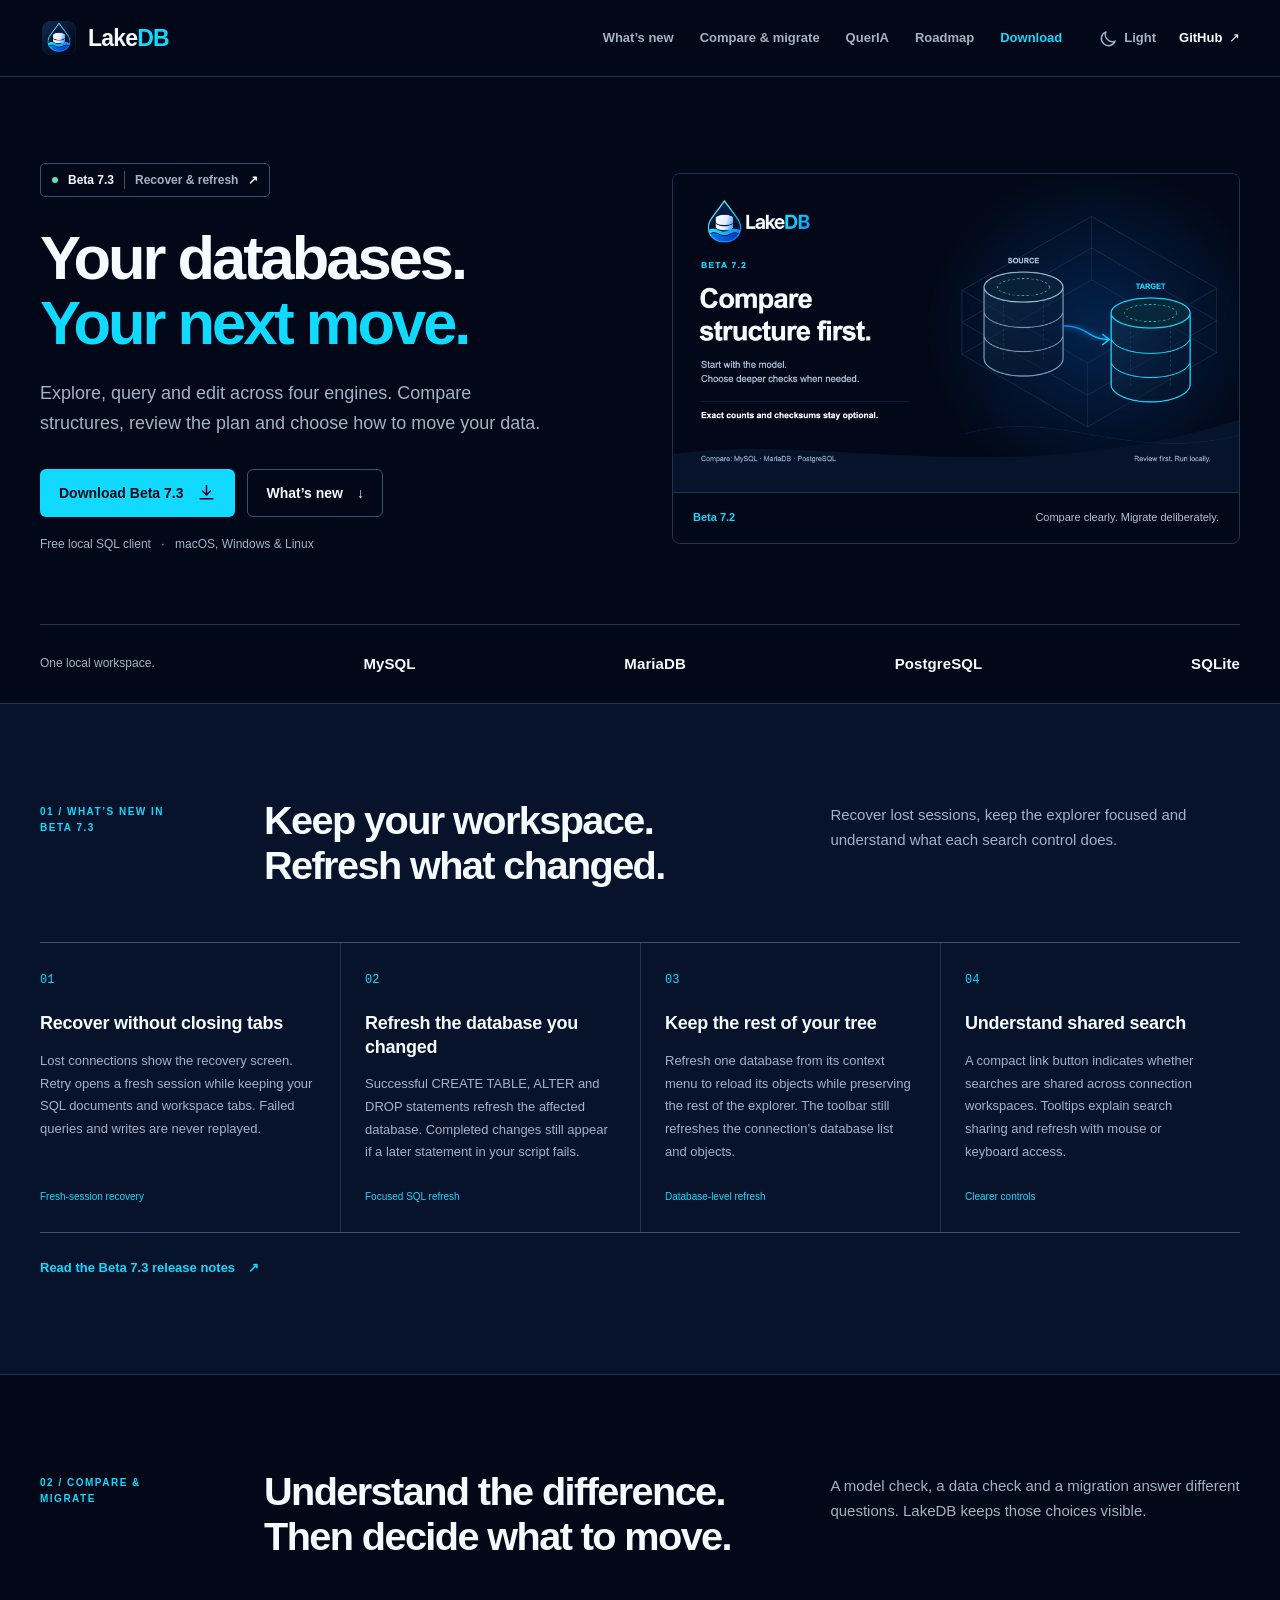
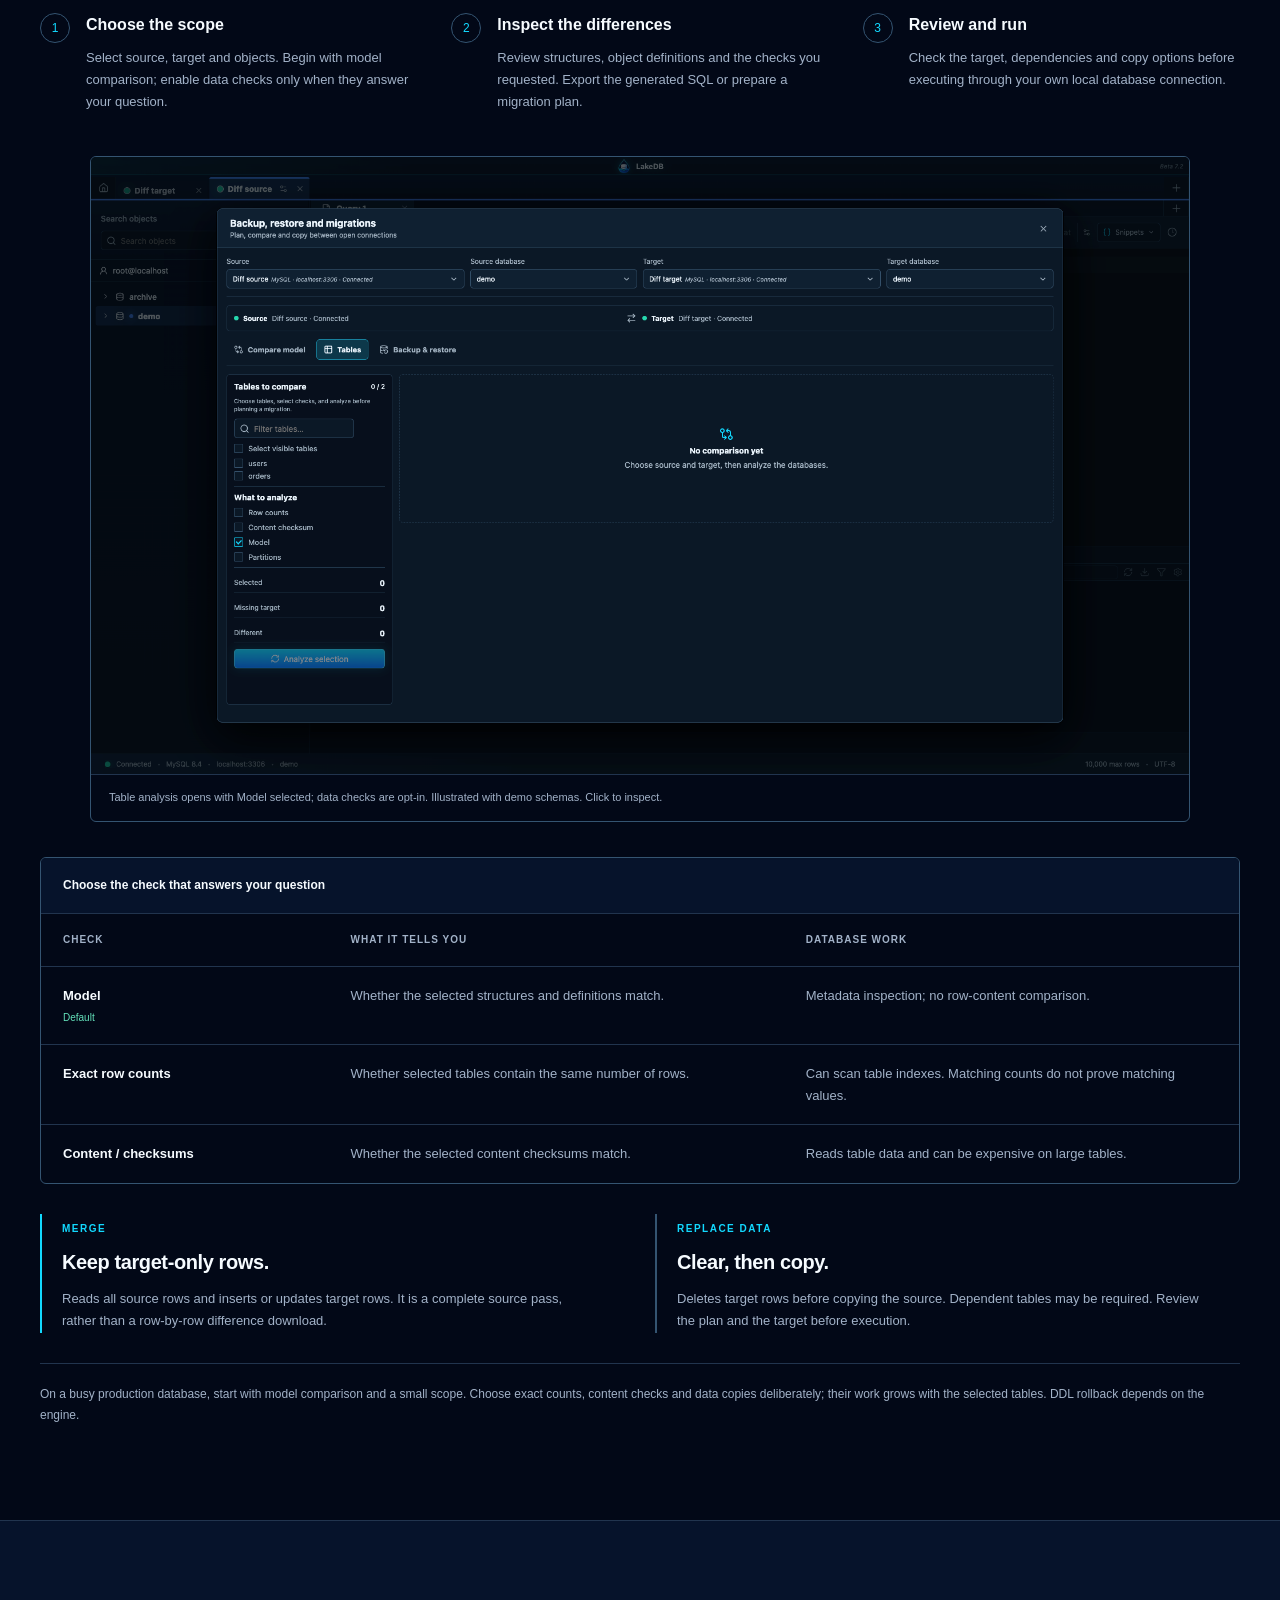
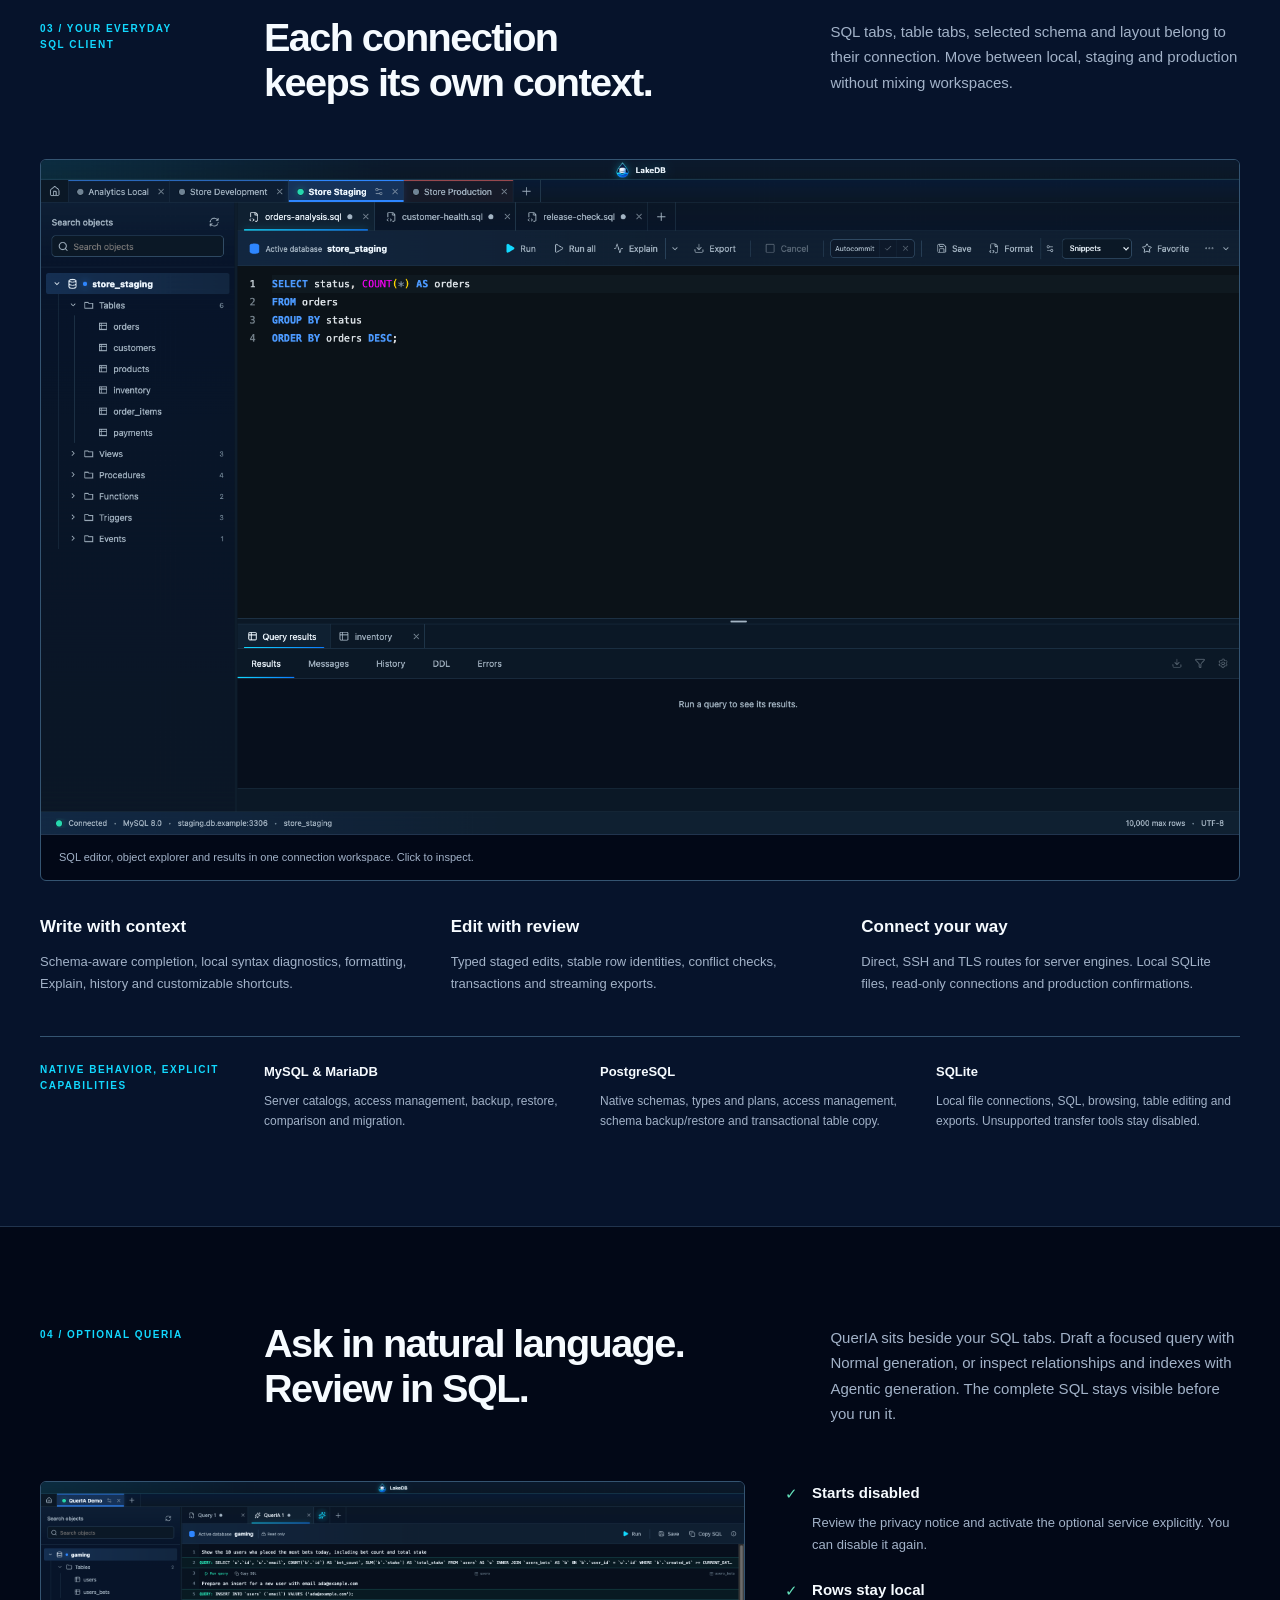
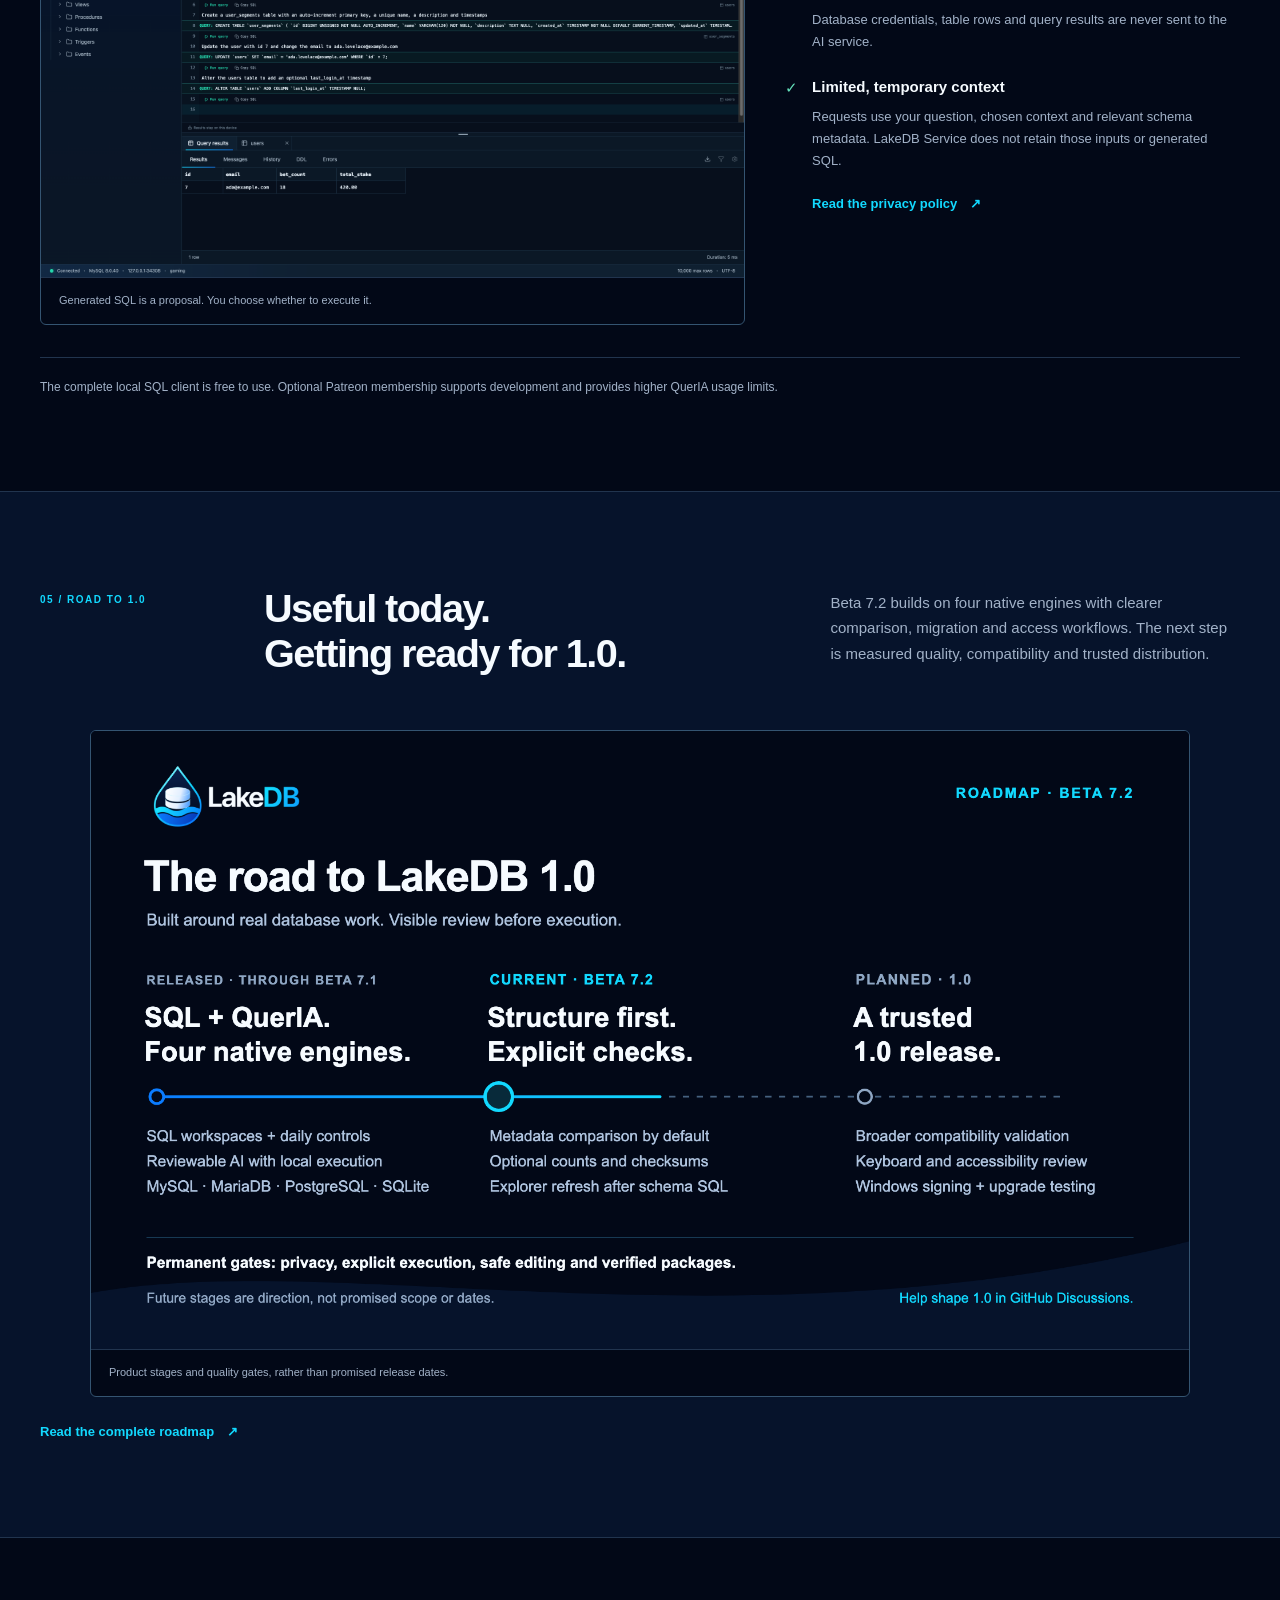
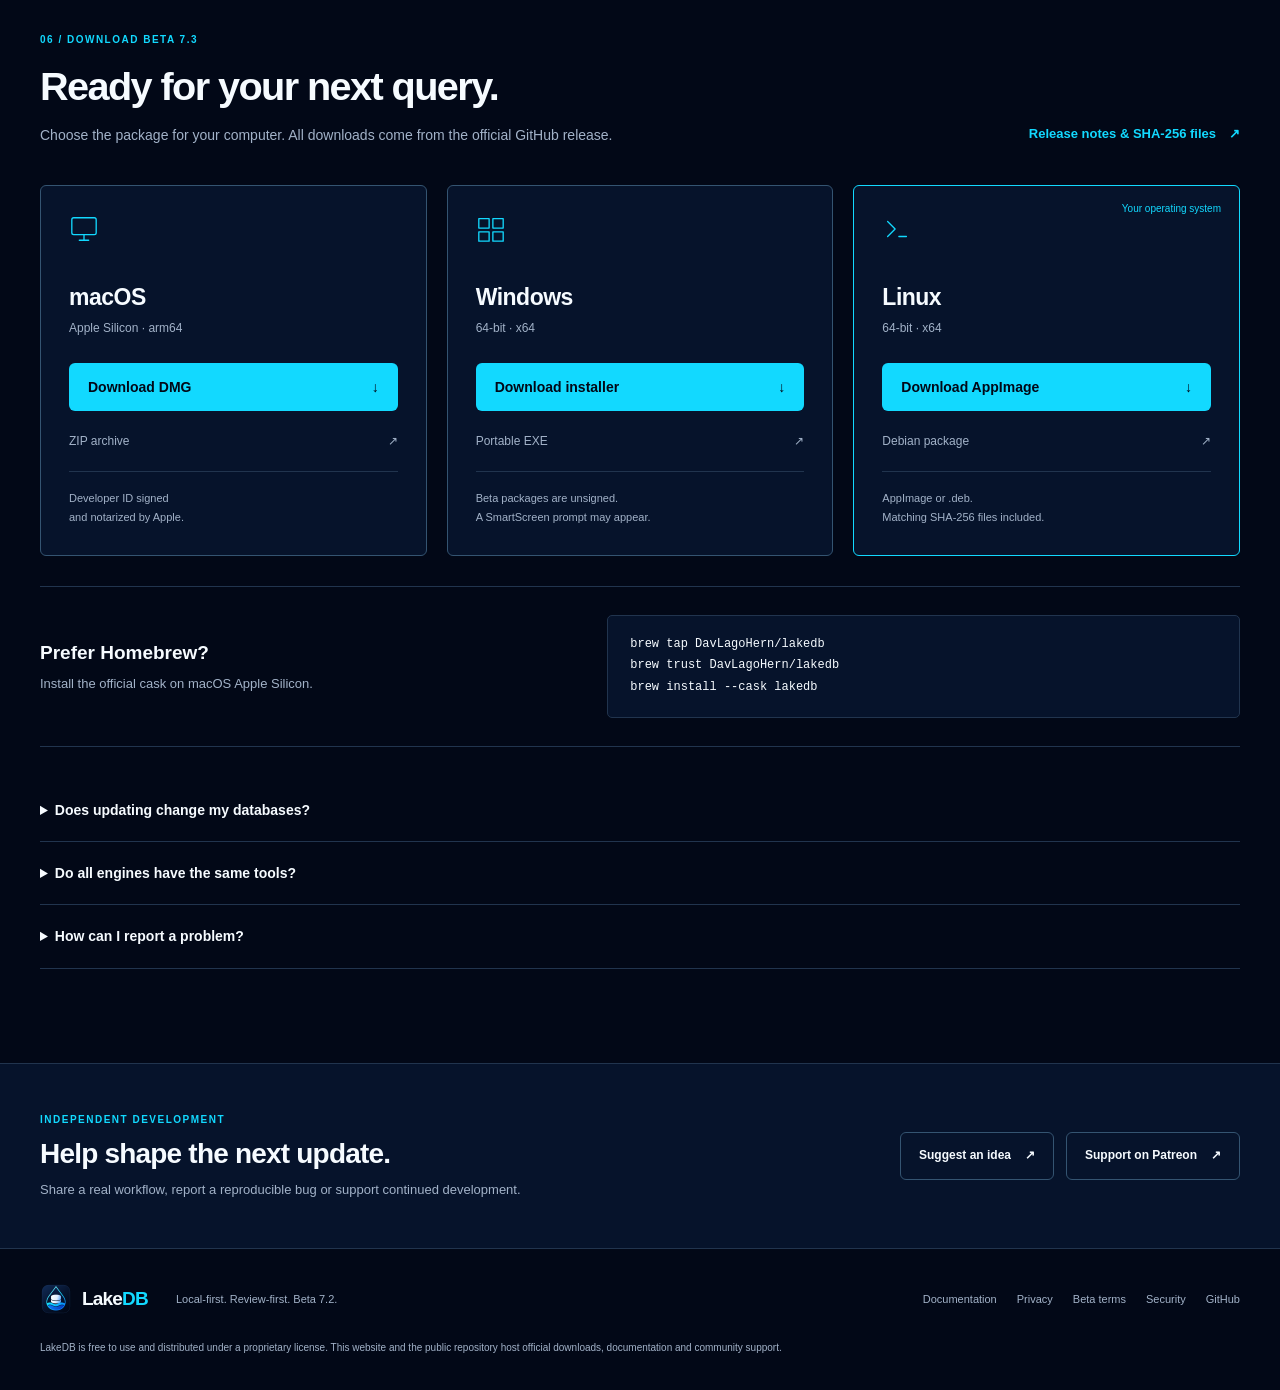
==== commit 6f569769: "docs: update website metadata and downloads for Beta 7.3" ====
--- a/docs/index.html
+++ b/docs/index.html
@@ -8,8 +8,8 @@
     <meta name="application-name" content="LakeDB">
     <meta name="author" content="LakeDB">
     <meta name="robots" content="index, follow, max-image-preview:large">
-    <title>LakeDB Beta 7.2 — Compare clearly. Migrate deliberately.</title>
-    <meta name="description" content="A free, local-first desktop client for MySQL, MariaDB, PostgreSQL and SQLite. Beta 7.2 brings structure-first comparisons, clearer migrations and automatic explorer refresh.">
+    <title>LakeDB Beta 7.3 — Keep your workspace moving.</title>
+    <meta name="description" content="A free, local-first desktop client for MySQL, MariaDB, PostgreSQL and SQLite. Beta 7.3 improves connection recovery, focused database refresh and shared-search controls.">
     <link rel="canonical" href="https://davlagohern.github.io/LakeDB/">
     <link rel="alternate" hreflang="en" href="https://davlagohern.github.io/LakeDB/">
     <link rel="alternate" hreflang="x-default" href="https://davlagohern.github.io/LakeDB/">
@@ -17,20 +17,20 @@
     <meta property="og:type" content="website">
     <meta property="og:site_name" content="LakeDB">
     <meta property="og:locale" content="en_US">
-    <meta property="og:title" content="LakeDB Beta 7.2 — Compare clearly. Migrate deliberately.">
-    <meta property="og:description" content="Structure-first comparisons, explicit data checks, clearer migration choices and an explorer that follows your SQL changes.">
+    <meta property="og:title" content="LakeDB Beta 7.3 — Keep your workspace moving.">
+    <meta property="og:description" content="Recover lost connections, refresh the database you changed and understand shared search with explanatory tooltips.">
     <meta property="og:url" content="https://davlagohern.github.io/LakeDB/">
     <meta property="og:image" content="https://davlagohern.github.io/LakeDB/assets/releases/beta7.2/lakedb-beta-7.2-1920x1080.png">
     <meta property="og:image:secure_url" content="https://davlagohern.github.io/LakeDB/assets/releases/beta7.2/lakedb-beta-7.2-1920x1080.png">
     <meta property="og:image:type" content="image/png">
     <meta property="og:image:width" content="1920">
     <meta property="og:image:height" content="1080">
-    <meta property="og:image:alt" content="LakeDB Beta 7.2: structure-first comparison and clearer migration review">
+    <meta property="og:image:alt" content="LakeDB Beta 7.3: structure-first comparison and clearer migration review">
     <meta name="twitter:card" content="summary_large_image">
-    <meta name="twitter:title" content="LakeDB Beta 7.2 — Compare clearly. Migrate deliberately.">
-    <meta name="twitter:description" content="A local-first database client with structure-first comparison, clearer migrations and reviewable AI.">
+    <meta name="twitter:title" content="LakeDB Beta 7.3 — Keep your workspace moving.">
+    <meta name="twitter:description" content="A local-first database client with reliable connection recovery, focused explorer refresh and reviewable AI.">
     <meta name="twitter:image" content="https://davlagohern.github.io/LakeDB/assets/releases/beta7.2/lakedb-beta-7.2-1920x1080.png">
-    <meta name="twitter:image:alt" content="LakeDB Beta 7.2 release artwork">
+    <meta name="twitter:image:alt" content="LakeDB Beta 7.3 release artwork">
     <script>
       (() => {
         try {
@@ -50,12 +50,12 @@
         "applicationCategory": "DeveloperApplication",
         "applicationSubCategory": "Database client",
         "operatingSystem": "macOS Apple Silicon, Windows x64, Linux x64",
-        "softwareVersion": "1.0.0-beta.7.2",
+        "softwareVersion": "1.0.0-beta.7.3",
         "description": "A local-first desktop client for MySQL, MariaDB, PostgreSQL and SQLite, with structure-first comparison, reviewable migrations and optional AI.",
-        "downloadUrl": "https://github.com/DavLagoHern/LakeDB/releases/tag/v1.0.0-beta.7.2",
-        "releaseNotes": "https://github.com/DavLagoHern/LakeDB/releases/tag/v1.0.0-beta.7.2",
+        "downloadUrl": "https://github.com/DavLagoHern/LakeDB/releases/tag/v1.0.0-beta.7.3",
+        "releaseNotes": "https://github.com/DavLagoHern/LakeDB/releases/tag/v1.0.0-beta.7.3",
         "isAccessibleForFree": true,
-        "offers": { "@type": "Offer", "price": "0", "priceCurrency": "EUR", "url": "https://github.com/DavLagoHern/LakeDB/releases/tag/v1.0.0-beta.7.2" },
+        "offers": { "@type": "Offer", "price": "0", "priceCurrency": "EUR", "url": "https://github.com/DavLagoHern/LakeDB/releases/tag/v1.0.0-beta.7.3" },
         "publisher": { "@type": "Person", "name": "David Lago", "url": "https://github.com/DavLagoHern" }
       }
     </script>
@@ -83,11 +83,11 @@
     <main id="main">
       <section class="hero shell" id="top" aria-labelledby="hero-title">
         <div class="hero-copy">
-          <a class="release-pill" href="https://github.com/DavLagoHern/LakeDB/releases/tag/v1.0.0-beta.7.2"><span class="status-dot" aria-hidden="true"></span> Beta 7.2 <span class="release-pill__detail">Compare &amp; migrate</span><span aria-hidden="true">↗</span></a>
+          <a class="release-pill" href="https://github.com/DavLagoHern/LakeDB/releases/tag/v1.0.0-beta.7.3"><span class="status-dot" aria-hidden="true"></span> Beta 7.3 <span class="release-pill__detail">Recover &amp; refresh</span><span aria-hidden="true">↗</span></a>
           <h1 id="hero-title">Your databases.<br><span>Your next move.</span></h1>
           <p class="hero-description">Explore, query and edit across four engines. Compare structures, review the plan and choose how to move your data.</p>
           <div class="hero-actions">
-            <a class="button button-primary" href="#downloads">Download Beta 7.2 <svg aria-hidden="true" viewBox="0 0 24 24"><path d="M12 3v12m0 0 5-5m-5 5-5-5M4 20h16"/></svg></a>
+            <a class="button button-primary" href="#downloads">Download Beta 7.3 <svg aria-hidden="true" viewBox="0 0 24 24"><path d="M12 3v12m0 0 5-5m-5 5-5-5M4 20h16"/></svg></a>
             <a class="button button-secondary" href="#updates">What’s new <span aria-hidden="true">↓</span></a>
           </div>
           <p class="hero-platforms">Free local SQL client <span aria-hidden="true">·</span> macOS, Windows &amp; Linux</p>
@@ -101,14 +101,14 @@
 
       <section class="section section-tinted" id="updates" aria-labelledby="updates-title">
         <div class="shell">
-          <div class="section-heading"><p class="eyebrow">01 / What’s new in Beta 7.2</p><h2 id="updates-title">Less guesswork.<br>More useful feedback.</h2><p>This update focuses on everyday database work: what changed, what was checked and what a migration will do.</p></div>
+          <div class="section-heading"><p class="eyebrow">01 / What’s new in Beta 7.3</p><h2 id="updates-title">Keep your workspace.<br>Refresh what changed.</h2><p>Recover lost sessions, keep the explorer focused and understand what each search control does.</p></div>
           <div class="update-grid">
-            <article><span class="feature-number">01</span><h3>Your explorer follows your SQL</h3><p>Successfully create, alter, rename or drop an object and the explorer refreshes. If a later statement in the same script fails, the earlier successful change still appears.</p><span class="feature-tag">Automatic metadata refresh</span></article>
-            <article><span class="feature-number">02</span><h3>Start with structure</h3><p>Table analysis starts with model comparison. Exact row counts and content checks are separate choices, so opening a comparison does not select a full data scan.</p><span class="feature-tag">Data checks are opt-in</span></article>
-            <article><span class="feature-number">03</span><h3>Know what a match means</h3><p>Results distinguish equivalent structures, matching counts, checksums and partitions. A count match is no longer presented as proof that the data is identical.</p><span class="feature-tag">Specific comparison results</span></article>
-            <article><span class="feature-number">04</span><h3>Review the real operation</h3><p>Merge and Replace data explain their effects before copying. Local foreign keys compare correctly across differently named schemas, and permissions keep your chosen scope.</p><span class="feature-tag">Clearer migration &amp; access review</span></article>
+            <article><span class="feature-number">01</span><h3>Recover without closing tabs</h3><p>Lost connections show the recovery screen. Retry opens a fresh session while keeping your SQL documents and workspace tabs. Failed queries and writes are never replayed.</p><span class="feature-tag">Fresh-session recovery</span></article>
+            <article><span class="feature-number">02</span><h3>Refresh the database you changed</h3><p>Successful CREATE TABLE, ALTER and DROP statements refresh the affected database. Completed changes still appear if a later statement in your script fails.</p><span class="feature-tag">Focused SQL refresh</span></article>
+            <article><span class="feature-number">03</span><h3>Keep the rest of your tree</h3><p>Refresh one database from its context menu to reload its objects while preserving the rest of the explorer. The toolbar still refreshes the connection’s database list and objects.</p><span class="feature-tag">Database-level refresh</span></article>
+            <article><span class="feature-number">04</span><h3>Understand shared search</h3><p>A compact link button indicates whether searches are shared across connection workspaces. Tooltips explain search sharing and refresh with mouse or keyboard access.</p><span class="feature-tag">Clearer controls</span></article>
           </div>
-          <a class="text-link section-link" href="https://github.com/DavLagoHern/LakeDB/releases/tag/v1.0.0-beta.7.2">Read the Beta 7.2 release notes <span aria-hidden="true">↗</span></a>
+          <a class="text-link section-link" href="https://github.com/DavLagoHern/LakeDB/releases/tag/v1.0.0-beta.7.3">Read the Beta 7.3 release notes <span aria-hidden="true">↗</span></a>
         </div>
       </section>
 
@@ -158,11 +158,11 @@
       </section>
 
       <section class="section downloads" id="downloads" aria-labelledby="downloads-title">
-        <div class="shell"><div class="download-heading"><div><p class="eyebrow">06 / Download Beta 7.2</p><h2 id="downloads-title">Ready for your next query.</h2><p>Choose the package for your computer. All downloads come from the official GitHub release.</p></div><a class="text-link" href="https://github.com/DavLagoHern/LakeDB/releases/tag/v1.0.0-beta.7.2">Release notes &amp; SHA-256 files <span aria-hidden="true">↗</span></a></div>
+        <div class="shell"><div class="download-heading"><div><p class="eyebrow">06 / Download Beta 7.3</p><h2 id="downloads-title">Ready for your next query.</h2><p>Choose the package for your computer. All downloads come from the official GitHub release.</p></div><a class="text-link" href="https://github.com/DavLagoHern/LakeDB/releases/tag/v1.0.0-beta.7.3">Release notes &amp; SHA-256 files <span aria-hidden="true">↗</span></a></div>
           <div class="download-grid">
-            <article data-platform="mac"><svg class="platform-icon" aria-hidden="true" viewBox="0 0 32 32"><rect x="3" y="4" width="26" height="18" rx="2"/><path d="M11 28h10M16 22v6"/></svg><h3>macOS</h3><p class="architecture">Apple Silicon · arm64</p><a class="button button-primary" href="https://github.com/DavLagoHern/LakeDB/releases/download/v1.0.0-beta.7.2/LakeDB-1.0.0-beta.7.2-mac-arm64.dmg">Download DMG <span aria-hidden="true">↓</span></a><a class="package-alternative" href="https://github.com/DavLagoHern/LakeDB/releases/download/v1.0.0-beta.7.2/LakeDB-1.0.0-beta.7.2-mac-arm64.zip">ZIP archive <span aria-hidden="true">↗</span></a><p class="signing-note">Developer ID signed<br>and notarized by Apple.</p></article>
-            <article data-platform="windows"><svg class="platform-icon" aria-hidden="true" viewBox="0 0 32 32"><path d="M3 5h11v10H3zM18 5h11v10H18zM3 19h11v10H3zM18 19h11v10H18z"/></svg><h3>Windows</h3><p class="architecture">64-bit · x64</p><a class="button button-primary" href="https://github.com/DavLagoHern/LakeDB/releases/download/v1.0.0-beta.7.2/LakeDB-1.0.0-beta.7.2-win-x64-setup.exe">Download installer <span aria-hidden="true">↓</span></a><a class="package-alternative" href="https://github.com/DavLagoHern/LakeDB/releases/download/v1.0.0-beta.7.2/LakeDB-1.0.0-beta.7.2-win-x64-portable.exe">Portable EXE <span aria-hidden="true">↗</span></a><p class="signing-note">Beta packages are unsigned.<br>A SmartScreen prompt may appear.</p></article>
-            <article data-platform="linux"><svg class="platform-icon" aria-hidden="true" viewBox="0 0 32 32"><path d="M6 8l8 8-8 8M18 24h8"/></svg><h3>Linux</h3><p class="architecture">64-bit · x64</p><a class="button button-primary" href="https://github.com/DavLagoHern/LakeDB/releases/download/v1.0.0-beta.7.2/LakeDB-1.0.0-beta.7.2-linux-x86_64.AppImage">Download AppImage <span aria-hidden="true">↓</span></a><a class="package-alternative" href="https://github.com/DavLagoHern/LakeDB/releases/download/v1.0.0-beta.7.2/LakeDB-1.0.0-beta.7.2-linux-amd64.deb">Debian package <span aria-hidden="true">↗</span></a><p class="signing-note">AppImage or .deb.<br>Matching SHA-256 files included.</p></article>
+            <article data-platform="mac"><svg class="platform-icon" aria-hidden="true" viewBox="0 0 32 32"><rect x="3" y="4" width="26" height="18" rx="2"/><path d="M11 28h10M16 22v6"/></svg><h3>macOS</h3><p class="architecture">Apple Silicon · arm64</p><a class="button button-primary" href="https://github.com/DavLagoHern/LakeDB/releases/download/v1.0.0-beta.7.3/LakeDB-1.0.0-beta.7.3-mac-arm64.dmg">Download DMG <span aria-hidden="true">↓</span></a><a class="package-alternative" href="https://github.com/DavLagoHern/LakeDB/releases/download/v1.0.0-beta.7.3/LakeDB-1.0.0-beta.7.3-mac-arm64.zip">ZIP archive <span aria-hidden="true">↗</span></a><p class="signing-note">Developer ID signed<br>and notarized by Apple.</p></article>
+            <article data-platform="windows"><svg class="platform-icon" aria-hidden="true" viewBox="0 0 32 32"><path d="M3 5h11v10H3zM18 5h11v10H18zM3 19h11v10H3zM18 19h11v10H18z"/></svg><h3>Windows</h3><p class="architecture">64-bit · x64</p><a class="button button-primary" href="https://github.com/DavLagoHern/LakeDB/releases/download/v1.0.0-beta.7.3/LakeDB-1.0.0-beta.7.3-win-x64-setup.exe">Download installer <span aria-hidden="true">↓</span></a><a class="package-alternative" href="https://github.com/DavLagoHern/LakeDB/releases/download/v1.0.0-beta.7.3/LakeDB-1.0.0-beta.7.3-win-x64-portable.exe">Portable EXE <span aria-hidden="true">↗</span></a><p class="signing-note">Beta packages are unsigned.<br>A SmartScreen prompt may appear.</p></article>
+            <article data-platform="linux"><svg class="platform-icon" aria-hidden="true" viewBox="0 0 32 32"><path d="M6 8l8 8-8 8M18 24h8"/></svg><h3>Linux</h3><p class="architecture">64-bit · x64</p><a class="button button-primary" href="https://github.com/DavLagoHern/LakeDB/releases/download/v1.0.0-beta.7.3/LakeDB-1.0.0-beta.7.3-linux-x86_64.AppImage">Download AppImage <span aria-hidden="true">↓</span></a><a class="package-alternative" href="https://github.com/DavLagoHern/LakeDB/releases/download/v1.0.0-beta.7.3/LakeDB-1.0.0-beta.7.3-linux-amd64.deb">Debian package <span aria-hidden="true">↗</span></a><p class="signing-note">AppImage or .deb.<br>Matching SHA-256 files included.</p></article>
           </div>
           <div class="homebrew"><div><h3>Prefer Homebrew?</h3><p>Install the official cask on macOS Apple Silicon.</p></div><pre><code>brew tap DavLagoHern/lakedb
 brew trust DavLagoHern/lakedb
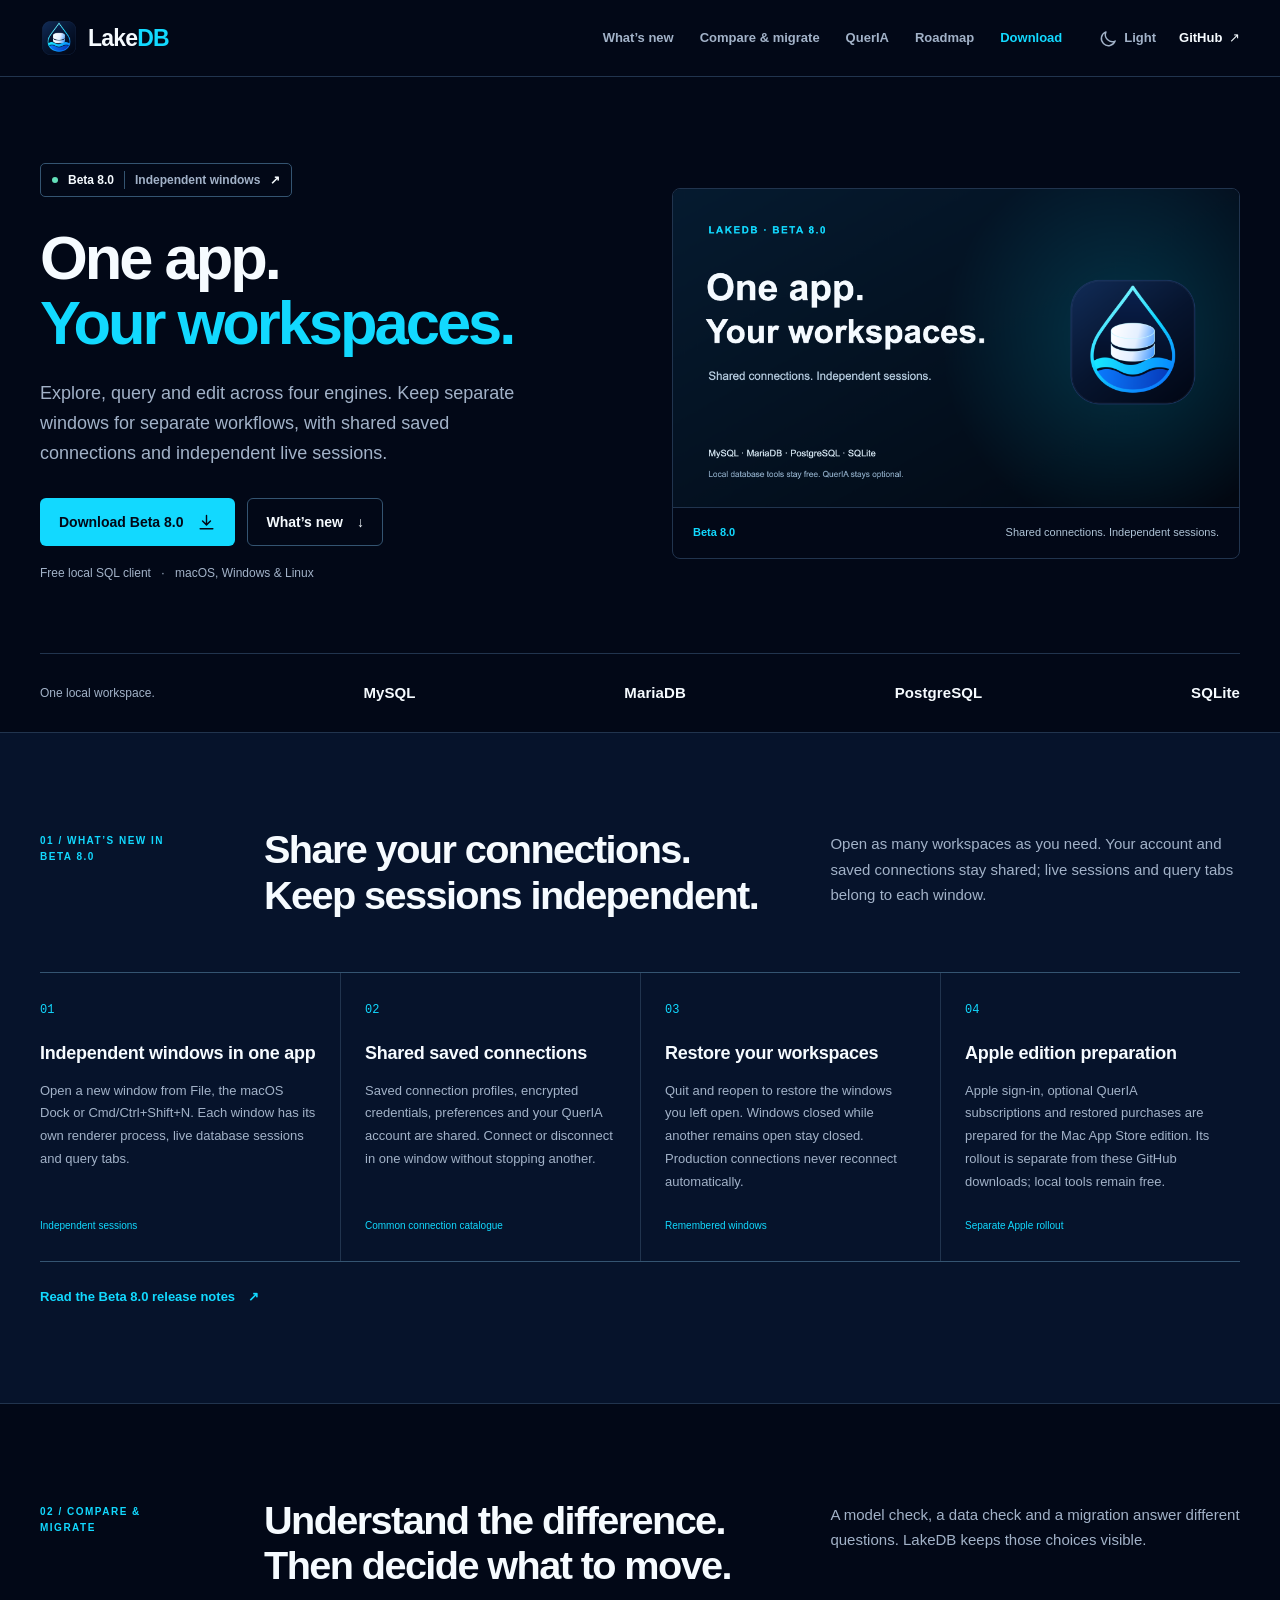
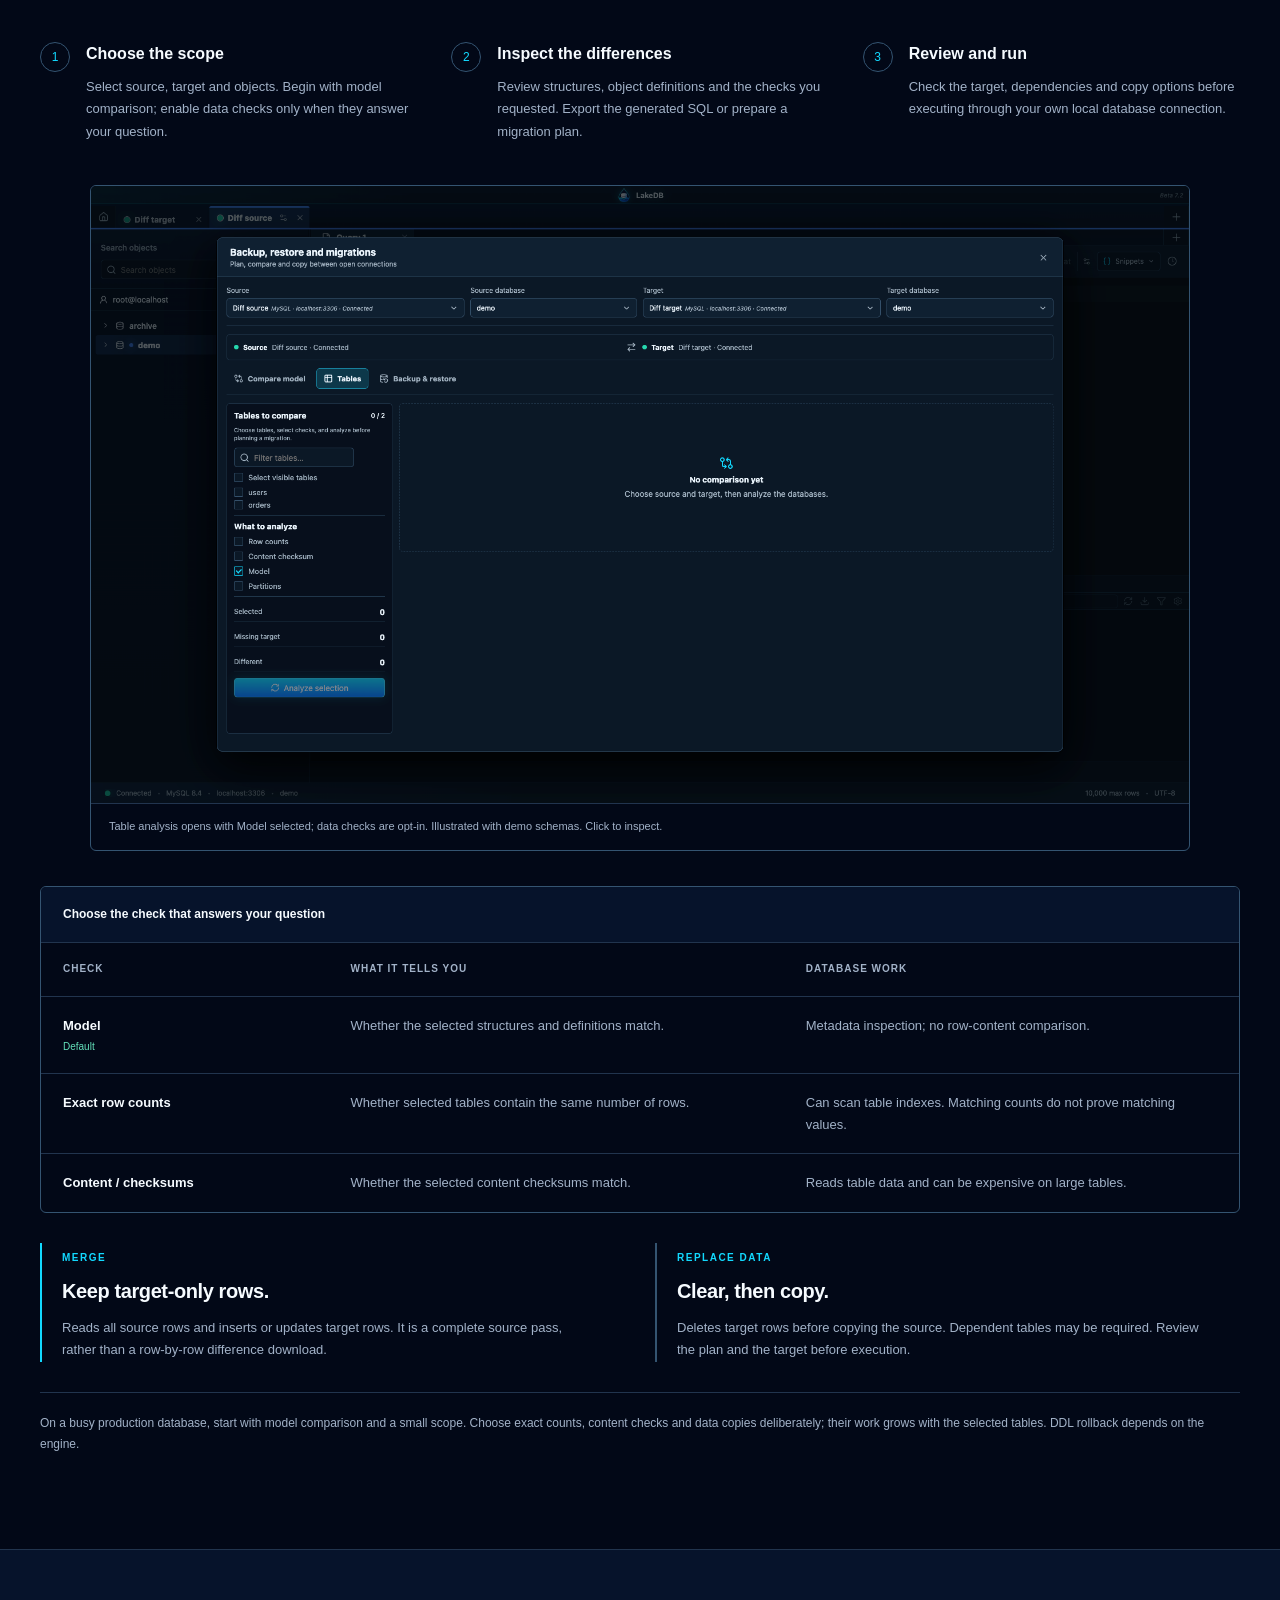
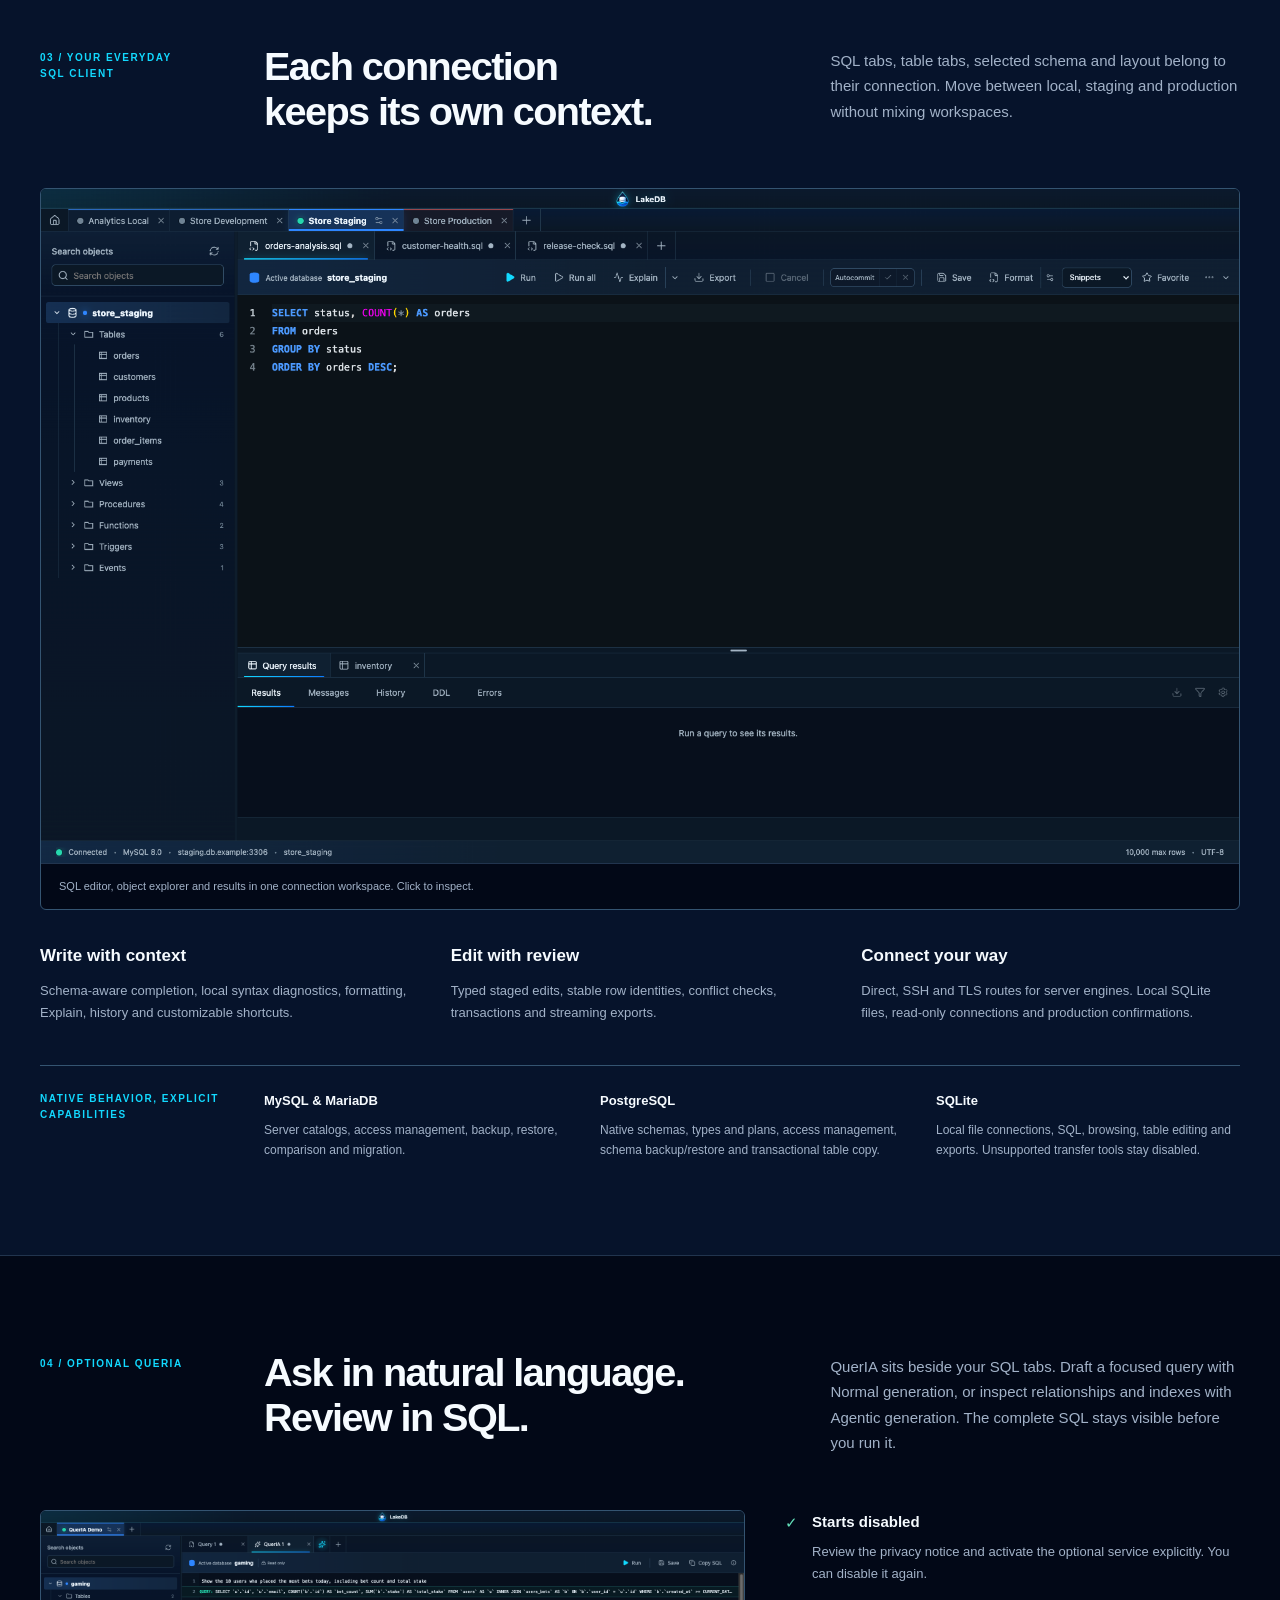
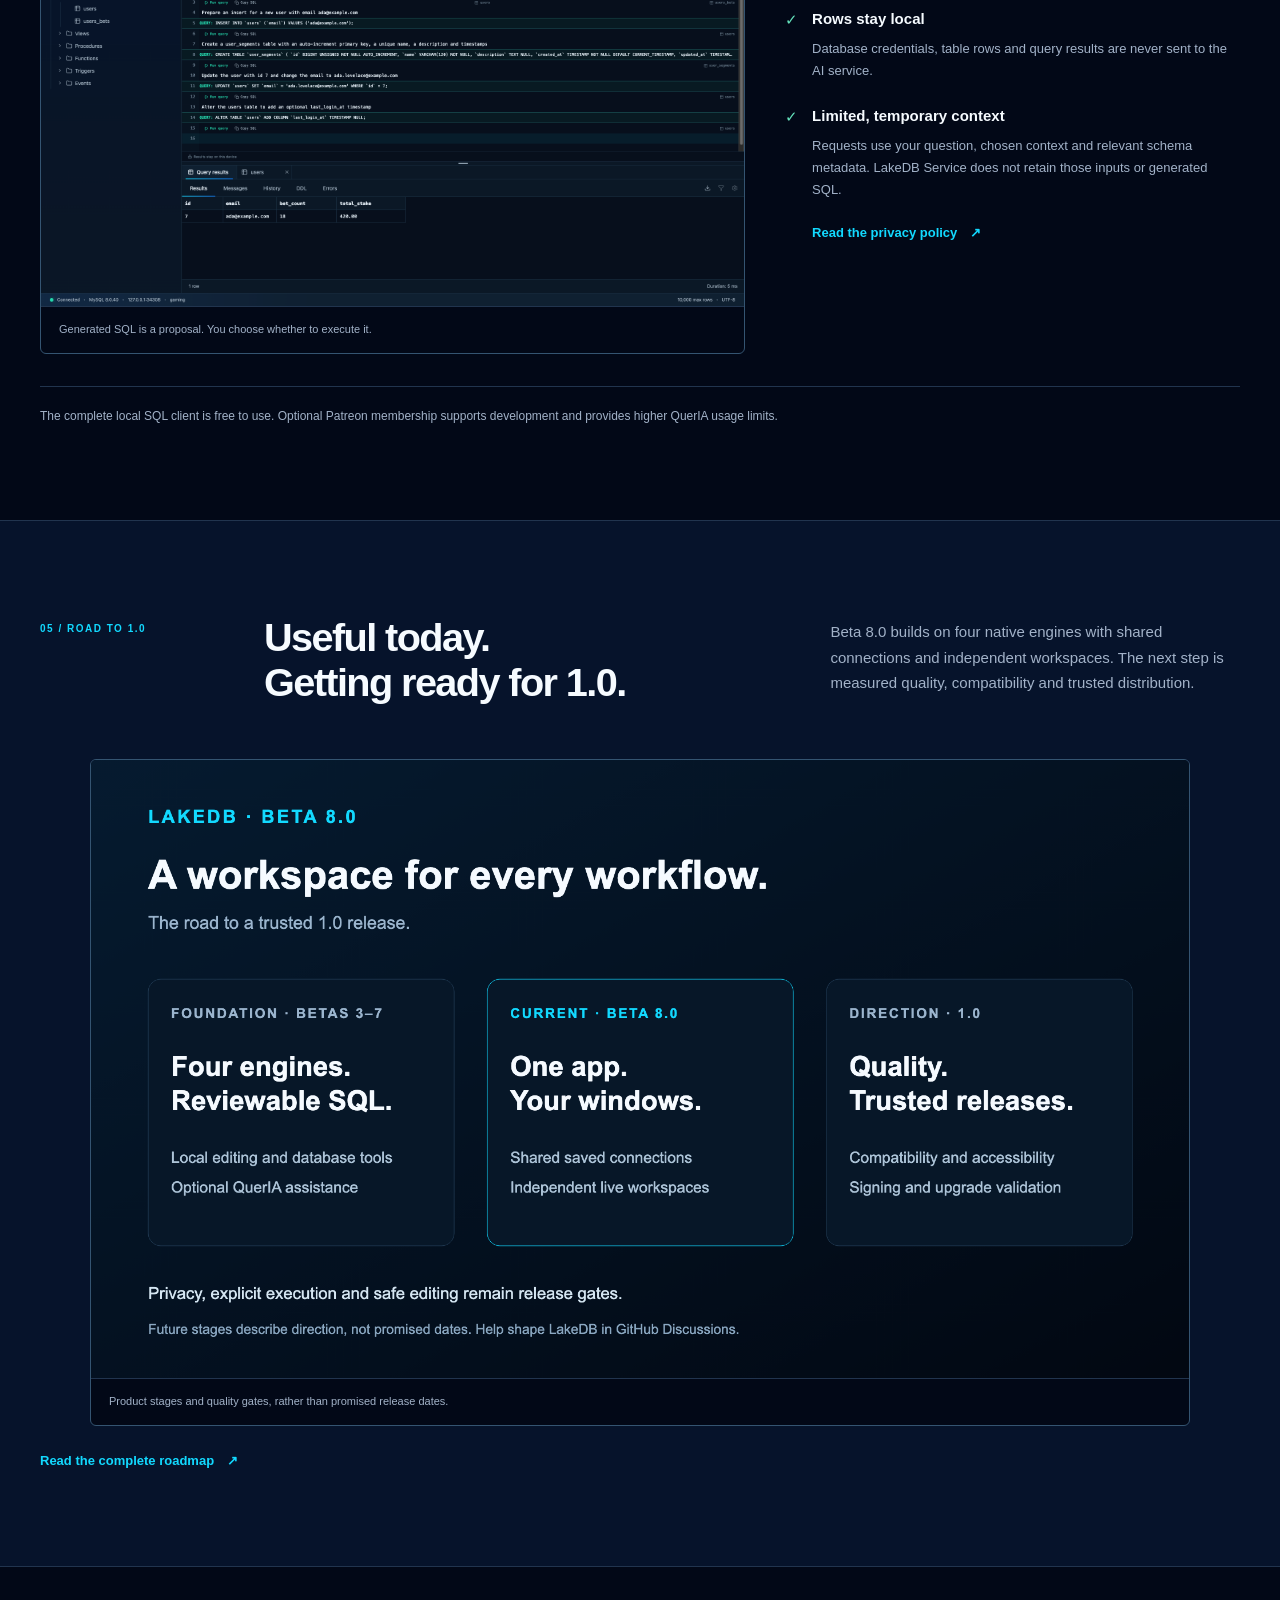
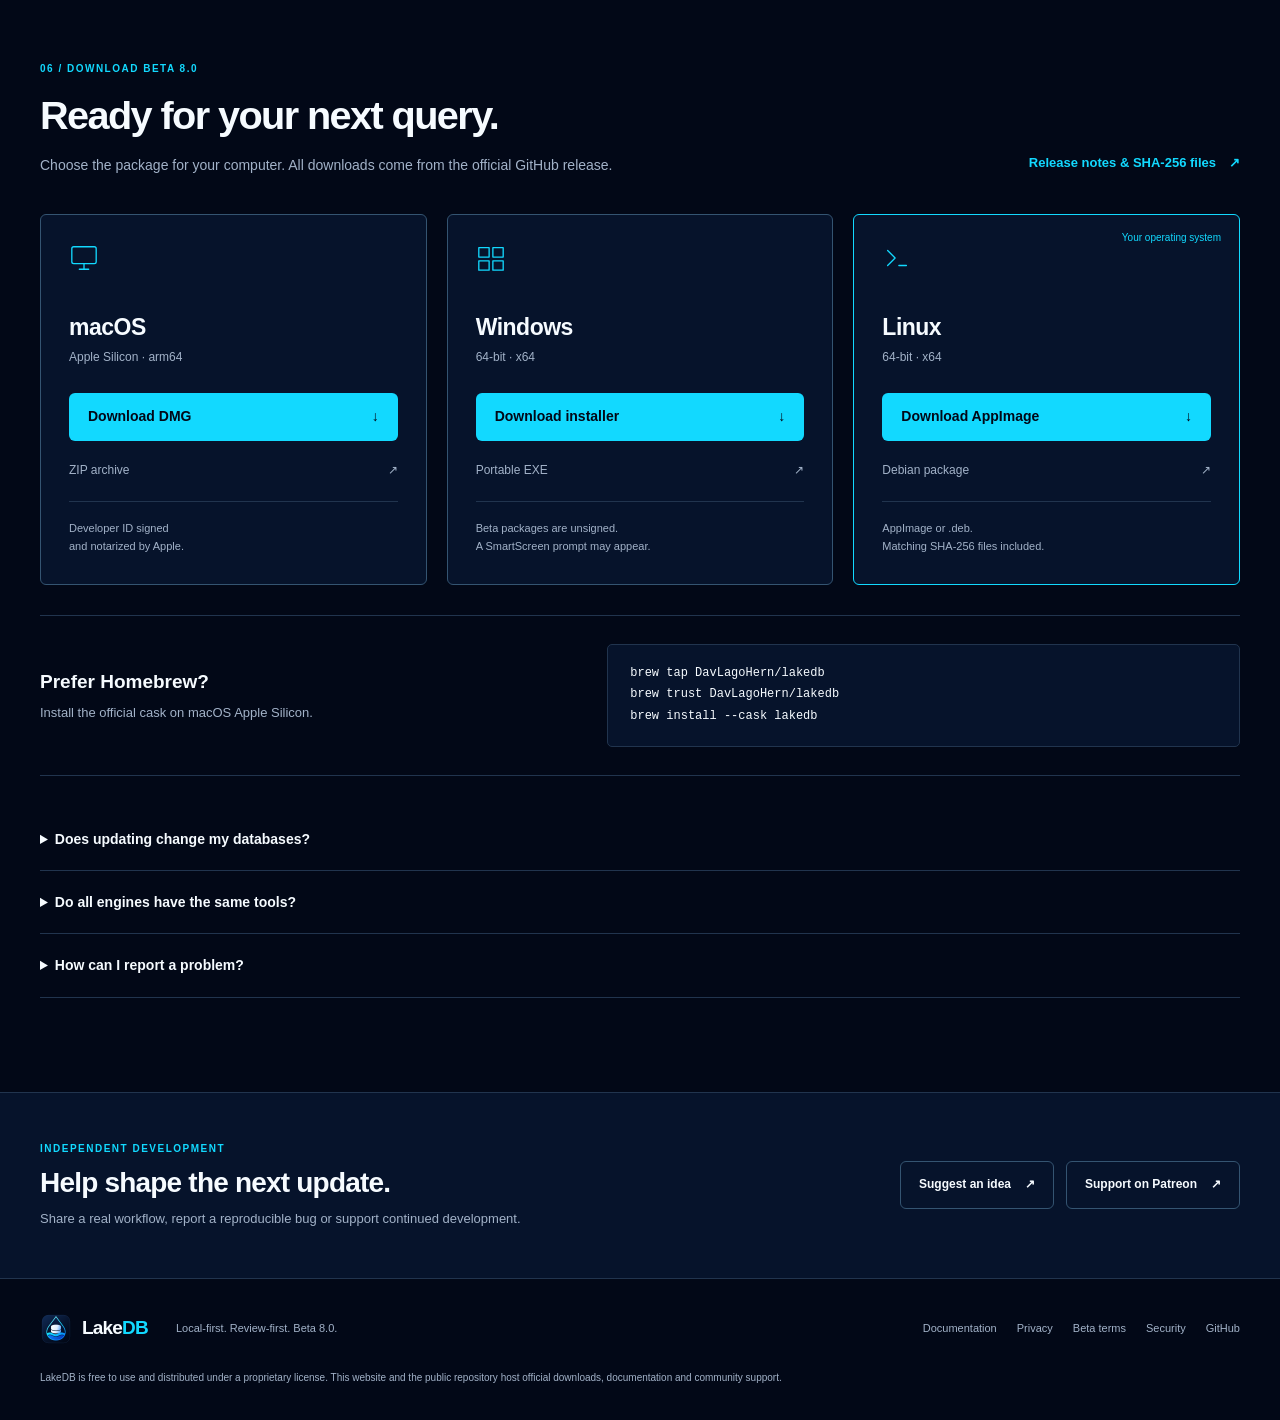
==== commit 1fcfafc4: "Prepare Beta 8 website downloads and release metadata" ====
--- a/docs/index.html
+++ b/docs/index.html
@@ -8,8 +8,8 @@
     <meta name="application-name" content="LakeDB">
     <meta name="author" content="LakeDB">
     <meta name="robots" content="index, follow, max-image-preview:large">
-    <title>LakeDB Beta 7.3 — Keep your workspace moving.</title>
-    <meta name="description" content="A free, local-first desktop client for MySQL, MariaDB, PostgreSQL and SQLite. Beta 7.3 improves connection recovery, focused database refresh and shared-search controls.">
+    <title>LakeDB Beta 8.0 — One app. Your workspaces.</title>
+    <meta name="description" content="A free, local-first desktop client for MySQL, MariaDB, PostgreSQL and SQLite. Beta 8.0 adds independent windows, shared saved connections and restored workspaces.">
     <link rel="canonical" href="https://davlagohern.github.io/LakeDB/">
     <link rel="alternate" hreflang="en" href="https://davlagohern.github.io/LakeDB/">
     <link rel="alternate" hreflang="x-default" href="https://davlagohern.github.io/LakeDB/">
@@ -17,20 +17,20 @@
     <meta property="og:type" content="website">
     <meta property="og:site_name" content="LakeDB">
     <meta property="og:locale" content="en_US">
-    <meta property="og:title" content="LakeDB Beta 7.3 — Keep your workspace moving.">
-    <meta property="og:description" content="Recover lost connections, refresh the database you changed and understand shared search with explanatory tooltips.">
+    <meta property="og:title" content="LakeDB Beta 8.0 — One app. Your workspaces.">
+    <meta property="og:description" content="Open independent windows, share saved connections and restore the workspaces you left open.">
     <meta property="og:url" content="https://davlagohern.github.io/LakeDB/">
-    <meta property="og:image" content="https://davlagohern.github.io/LakeDB/assets/releases/beta7.2/lakedb-beta-7.2-1920x1080.png">
-    <meta property="og:image:secure_url" content="https://davlagohern.github.io/LakeDB/assets/releases/beta7.2/lakedb-beta-7.2-1920x1080.png">
+    <meta property="og:image" content="https://davlagohern.github.io/LakeDB/assets/releases/beta8.0/lakedb-beta-8.0-1920x1080.png">
+    <meta property="og:image:secure_url" content="https://davlagohern.github.io/LakeDB/assets/releases/beta8.0/lakedb-beta-8.0-1920x1080.png">
     <meta property="og:image:type" content="image/png">
     <meta property="og:image:width" content="1920">
     <meta property="og:image:height" content="1080">
-    <meta property="og:image:alt" content="LakeDB Beta 7.3: structure-first comparison and clearer migration review">
+    <meta property="og:image:alt" content="LakeDB Beta 8.0: shared connections and independent workspace windows">
     <meta name="twitter:card" content="summary_large_image">
-    <meta name="twitter:title" content="LakeDB Beta 7.3 — Keep your workspace moving.">
-    <meta name="twitter:description" content="A local-first database client with reliable connection recovery, focused explorer refresh and reviewable AI.">
-    <meta name="twitter:image" content="https://davlagohern.github.io/LakeDB/assets/releases/beta7.2/lakedb-beta-7.2-1920x1080.png">
-    <meta name="twitter:image:alt" content="LakeDB Beta 7.3 release artwork">
+    <meta name="twitter:title" content="LakeDB Beta 8.0 — One app. Your workspaces.">
+    <meta name="twitter:description" content="A local-first database client with independent windows, shared saved connections and reviewable AI.">
+    <meta name="twitter:image" content="https://davlagohern.github.io/LakeDB/assets/releases/beta8.0/lakedb-beta-8.0-1920x1080.png">
+    <meta name="twitter:image:alt" content="LakeDB Beta 8.0 release artwork">
     <script>
       (() => {
         try {
@@ -45,17 +45,17 @@
         "@type": "SoftwareApplication",
         "name": "LakeDB",
         "url": "https://davlagohern.github.io/LakeDB/",
-        "image": "https://davlagohern.github.io/LakeDB/assets/releases/beta7.2/lakedb-beta-7.2-1920x1080.png",
+        "image": "https://davlagohern.github.io/LakeDB/assets/releases/beta8.0/lakedb-beta-8.0-1920x1080.png",
         "screenshot": "https://davlagohern.github.io/LakeDB/assets/screenshots/multitab.png",
         "applicationCategory": "DeveloperApplication",
         "applicationSubCategory": "Database client",
         "operatingSystem": "macOS Apple Silicon, Windows x64, Linux x64",
-        "softwareVersion": "1.0.0-beta.7.3",
+        "softwareVersion": "1.0.0-beta.8.0",
         "description": "A local-first desktop client for MySQL, MariaDB, PostgreSQL and SQLite, with structure-first comparison, reviewable migrations and optional AI.",
-        "downloadUrl": "https://github.com/DavLagoHern/LakeDB/releases/tag/v1.0.0-beta.7.3",
-        "releaseNotes": "https://github.com/DavLagoHern/LakeDB/releases/tag/v1.0.0-beta.7.3",
+        "downloadUrl": "https://github.com/DavLagoHern/LakeDB/releases/tag/v1.0.0-beta.8.0",
+        "releaseNotes": "https://github.com/DavLagoHern/LakeDB/releases/tag/v1.0.0-beta.8.0",
         "isAccessibleForFree": true,
-        "offers": { "@type": "Offer", "price": "0", "priceCurrency": "EUR", "url": "https://github.com/DavLagoHern/LakeDB/releases/tag/v1.0.0-beta.7.3" },
+        "offers": { "@type": "Offer", "price": "0", "priceCurrency": "EUR", "url": "https://github.com/DavLagoHern/LakeDB/releases/tag/v1.0.0-beta.8.0" },
         "publisher": { "@type": "Person", "name": "David Lago", "url": "https://github.com/DavLagoHern" }
       }
     </script>
@@ -83,32 +83,32 @@
     <main id="main">
       <section class="hero shell" id="top" aria-labelledby="hero-title">
         <div class="hero-copy">
-          <a class="release-pill" href="https://github.com/DavLagoHern/LakeDB/releases/tag/v1.0.0-beta.7.3"><span class="status-dot" aria-hidden="true"></span> Beta 7.3 <span class="release-pill__detail">Recover &amp; refresh</span><span aria-hidden="true">↗</span></a>
-          <h1 id="hero-title">Your databases.<br><span>Your next move.</span></h1>
-          <p class="hero-description">Explore, query and edit across four engines. Compare structures, review the plan and choose how to move your data.</p>
+          <a class="release-pill" href="https://github.com/DavLagoHern/LakeDB/releases/tag/v1.0.0-beta.8.0"><span class="status-dot" aria-hidden="true"></span> Beta 8.0 <span class="release-pill__detail">Independent windows</span><span aria-hidden="true">↗</span></a>
+          <h1 id="hero-title">One app.<br><span>Your workspaces.</span></h1>
+          <p class="hero-description">Explore, query and edit across four engines. Keep separate windows for separate workflows, with shared saved connections and independent live sessions.</p>
           <div class="hero-actions">
-            <a class="button button-primary" href="#downloads">Download Beta 7.3 <svg aria-hidden="true" viewBox="0 0 24 24"><path d="M12 3v12m0 0 5-5m-5 5-5-5M4 20h16"/></svg></a>
+            <a class="button button-primary" href="#downloads">Download Beta 8.0 <svg aria-hidden="true" viewBox="0 0 24 24"><path d="M12 3v12m0 0 5-5m-5 5-5-5M4 20h16"/></svg></a>
             <a class="button button-secondary" href="#updates">What’s new <span aria-hidden="true">↓</span></a>
           </div>
           <p class="hero-platforms">Free local SQL client <span aria-hidden="true">·</span> macOS, Windows &amp; Linux</p>
         </div>
         <figure class="hero-artwork">
-          <img src="assets/releases/beta7.2/lakedb-beta-7.2-1920x1080.png" alt="LakeDB Beta 7.2 presents structure-first comparison and clearer migration review" width="1920" height="1080" fetchpriority="high" decoding="async">
-          <figcaption><span>Beta 7.2</span> Compare clearly. Migrate deliberately.</figcaption>
+          <img src="assets/releases/beta8.0/lakedb-beta-8.0-1920x1080.png" alt="LakeDB Beta 8.0 presents shared connections and independent workspace windows" width="1920" height="1080" fetchpriority="high" decoding="async">
+          <figcaption><span>Beta 8.0</span> Shared connections. Independent sessions.</figcaption>
         </figure>
         <div class="engine-strip" aria-label="Supported database engines"><span>One local workspace.</span><strong>MySQL</strong><strong>MariaDB</strong><strong>PostgreSQL</strong><strong>SQLite</strong></div>
       </section>
 
       <section class="section section-tinted" id="updates" aria-labelledby="updates-title">
         <div class="shell">
-          <div class="section-heading"><p class="eyebrow">01 / What’s new in Beta 7.3</p><h2 id="updates-title">Keep your workspace.<br>Refresh what changed.</h2><p>Recover lost sessions, keep the explorer focused and understand what each search control does.</p></div>
+          <div class="section-heading"><p class="eyebrow">01 / What’s new in Beta 8.0</p><h2 id="updates-title">Share your connections.<br>Keep sessions independent.</h2><p>Open as many workspaces as you need. Your account and saved connections stay shared; live sessions and query tabs belong to each window.</p></div>
           <div class="update-grid">
-            <article><span class="feature-number">01</span><h3>Recover without closing tabs</h3><p>Lost connections show the recovery screen. Retry opens a fresh session while keeping your SQL documents and workspace tabs. Failed queries and writes are never replayed.</p><span class="feature-tag">Fresh-session recovery</span></article>
-            <article><span class="feature-number">02</span><h3>Refresh the database you changed</h3><p>Successful CREATE TABLE, ALTER and DROP statements refresh the affected database. Completed changes still appear if a later statement in your script fails.</p><span class="feature-tag">Focused SQL refresh</span></article>
-            <article><span class="feature-number">03</span><h3>Keep the rest of your tree</h3><p>Refresh one database from its context menu to reload its objects while preserving the rest of the explorer. The toolbar still refreshes the connection’s database list and objects.</p><span class="feature-tag">Database-level refresh</span></article>
-            <article><span class="feature-number">04</span><h3>Understand shared search</h3><p>A compact link button indicates whether searches are shared across connection workspaces. Tooltips explain search sharing and refresh with mouse or keyboard access.</p><span class="feature-tag">Clearer controls</span></article>
+            <article><span class="feature-number">01</span><h3>Independent windows in one app</h3><p>Open a new window from File, the macOS Dock or Cmd/Ctrl+Shift+N. Each window has its own renderer process, live database sessions and query tabs.</p><span class="feature-tag">Independent sessions</span></article>
+            <article><span class="feature-number">02</span><h3>Shared saved connections</h3><p>Saved connection profiles, encrypted credentials, preferences and your QuerIA account are shared. Connect or disconnect in one window without stopping another.</p><span class="feature-tag">Common connection catalogue</span></article>
+            <article><span class="feature-number">03</span><h3>Restore your workspaces</h3><p>Quit and reopen to restore the windows you left open. Windows closed while another remains open stay closed. Production connections never reconnect automatically.</p><span class="feature-tag">Remembered windows</span></article>
+            <article><span class="feature-number">04</span><h3>Apple edition preparation</h3><p>Apple sign-in, optional QuerIA subscriptions and restored purchases are prepared for the Mac App Store edition. Its rollout is separate from these GitHub downloads; local tools remain free.</p><span class="feature-tag">Separate Apple rollout</span></article>
           </div>
-          <a class="text-link section-link" href="https://github.com/DavLagoHern/LakeDB/releases/tag/v1.0.0-beta.7.3">Read the Beta 7.3 release notes <span aria-hidden="true">↗</span></a>
+          <a class="text-link section-link" href="https://github.com/DavLagoHern/LakeDB/releases/tag/v1.0.0-beta.8.0">Read the Beta 8.0 release notes <span aria-hidden="true">↗</span></a>
         </div>
       </section>
 
@@ -154,15 +154,15 @@
       </section>
 
       <section class="section section-tinted" id="roadmap" aria-labelledby="roadmap-title">
-          <div class="shell"><div class="section-heading"><p class="eyebrow">05 / Road to 1.0</p><h2 id="roadmap-title">Useful today.<br>Getting ready for 1.0.</h2><p>Beta 7.2 builds on four native engines with clearer comparison, migration and access workflows. The next step is measured quality, compatibility and trusted distribution.</p></div><figure class="product-capture roadmap-capture"><button class="media-button" type="button" data-lightbox="assets/roadmap/lakedb-roadmap-beta-7.2.png" aria-label="Enlarge the LakeDB Beta 7.2 roadmap"><img src="assets/roadmap/lakedb-roadmap-beta-7.2.png" alt="LakeDB roadmap: SQL foundation, QuerIA, SQLite, native PostgreSQL, Beta 7.2 comparison and migration, and quality gates toward 1.0" width="1920" height="1080" loading="lazy" decoding="async"></button><figcaption>Product stages and quality gates, rather than promised release dates.</figcaption></figure><a class="text-link section-link" href="ROADMAP.md">Read the complete roadmap <span aria-hidden="true">↗</span></a></div>
+          <div class="shell"><div class="section-heading"><p class="eyebrow">05 / Road to 1.0</p><h2 id="roadmap-title">Useful today.<br>Getting ready for 1.0.</h2><p>Beta 8.0 builds on four native engines with shared connections and independent workspaces. The next step is measured quality, compatibility and trusted distribution.</p></div><figure class="product-capture roadmap-capture"><button class="media-button" type="button" data-lightbox="assets/roadmap/lakedb-roadmap-beta-8.0.png" aria-label="Enlarge the LakeDB Beta 8.0 roadmap"><img src="assets/roadmap/lakedb-roadmap-beta-8.0.png" alt="LakeDB roadmap: SQL foundation, QuerIA, SQLite, native PostgreSQL, Beta 8.0 independent windows, and quality gates toward 1.0" width="1920" height="1080" loading="lazy" decoding="async"></button><figcaption>Product stages and quality gates, rather than promised release dates.</figcaption></figure><a class="text-link section-link" href="ROADMAP.md">Read the complete roadmap <span aria-hidden="true">↗</span></a></div>
       </section>
 
       <section class="section downloads" id="downloads" aria-labelledby="downloads-title">
-        <div class="shell"><div class="download-heading"><div><p class="eyebrow">06 / Download Beta 7.3</p><h2 id="downloads-title">Ready for your next query.</h2><p>Choose the package for your computer. All downloads come from the official GitHub release.</p></div><a class="text-link" href="https://github.com/DavLagoHern/LakeDB/releases/tag/v1.0.0-beta.7.3">Release notes &amp; SHA-256 files <span aria-hidden="true">↗</span></a></div>
+        <div class="shell"><div class="download-heading"><div><p class="eyebrow">06 / Download Beta 8.0</p><h2 id="downloads-title">Ready for your next query.</h2><p>Choose the package for your computer. All downloads come from the official GitHub release.</p></div><a class="text-link" href="https://github.com/DavLagoHern/LakeDB/releases/tag/v1.0.0-beta.8.0">Release notes &amp; SHA-256 files <span aria-hidden="true">↗</span></a></div>
           <div class="download-grid">
-            <article data-platform="mac"><svg class="platform-icon" aria-hidden="true" viewBox="0 0 32 32"><rect x="3" y="4" width="26" height="18" rx="2"/><path d="M11 28h10M16 22v6"/></svg><h3>macOS</h3><p class="architecture">Apple Silicon · arm64</p><a class="button button-primary" href="https://github.com/DavLagoHern/LakeDB/releases/download/v1.0.0-beta.7.3/LakeDB-1.0.0-beta.7.3-mac-arm64.dmg">Download DMG <span aria-hidden="true">↓</span></a><a class="package-alternative" href="https://github.com/DavLagoHern/LakeDB/releases/download/v1.0.0-beta.7.3/LakeDB-1.0.0-beta.7.3-mac-arm64.zip">ZIP archive <span aria-hidden="true">↗</span></a><p class="signing-note">Developer ID signed<br>and notarized by Apple.</p></article>
-            <article data-platform="windows"><svg class="platform-icon" aria-hidden="true" viewBox="0 0 32 32"><path d="M3 5h11v10H3zM18 5h11v10H18zM3 19h11v10H3zM18 19h11v10H18z"/></svg><h3>Windows</h3><p class="architecture">64-bit · x64</p><a class="button button-primary" href="https://github.com/DavLagoHern/LakeDB/releases/download/v1.0.0-beta.7.3/LakeDB-1.0.0-beta.7.3-win-x64-setup.exe">Download installer <span aria-hidden="true">↓</span></a><a class="package-alternative" href="https://github.com/DavLagoHern/LakeDB/releases/download/v1.0.0-beta.7.3/LakeDB-1.0.0-beta.7.3-win-x64-portable.exe">Portable EXE <span aria-hidden="true">↗</span></a><p class="signing-note">Beta packages are unsigned.<br>A SmartScreen prompt may appear.</p></article>
-            <article data-platform="linux"><svg class="platform-icon" aria-hidden="true" viewBox="0 0 32 32"><path d="M6 8l8 8-8 8M18 24h8"/></svg><h3>Linux</h3><p class="architecture">64-bit · x64</p><a class="button button-primary" href="https://github.com/DavLagoHern/LakeDB/releases/download/v1.0.0-beta.7.3/LakeDB-1.0.0-beta.7.3-linux-x86_64.AppImage">Download AppImage <span aria-hidden="true">↓</span></a><a class="package-alternative" href="https://github.com/DavLagoHern/LakeDB/releases/download/v1.0.0-beta.7.3/LakeDB-1.0.0-beta.7.3-linux-amd64.deb">Debian package <span aria-hidden="true">↗</span></a><p class="signing-note">AppImage or .deb.<br>Matching SHA-256 files included.</p></article>
+            <article data-platform="mac"><svg class="platform-icon" aria-hidden="true" viewBox="0 0 32 32"><rect x="3" y="4" width="26" height="18" rx="2"/><path d="M11 28h10M16 22v6"/></svg><h3>macOS</h3><p class="architecture">Apple Silicon · arm64</p><a class="button button-primary" href="https://github.com/DavLagoHern/LakeDB/releases/download/v1.0.0-beta.8.0/LakeDB-1.0.0-beta.8.0-mac-arm64.dmg">Download DMG <span aria-hidden="true">↓</span></a><a class="package-alternative" href="https://github.com/DavLagoHern/LakeDB/releases/download/v1.0.0-beta.8.0/LakeDB-1.0.0-beta.8.0-mac-arm64.zip">ZIP archive <span aria-hidden="true">↗</span></a><p class="signing-note">Developer ID signed<br>and notarized by Apple.</p></article>
+            <article data-platform="windows"><svg class="platform-icon" aria-hidden="true" viewBox="0 0 32 32"><path d="M3 5h11v10H3zM18 5h11v10H18zM3 19h11v10H3zM18 19h11v10H18z"/></svg><h3>Windows</h3><p class="architecture">64-bit · x64</p><a class="button button-primary" href="https://github.com/DavLagoHern/LakeDB/releases/download/v1.0.0-beta.8.0/LakeDB-1.0.0-beta.8.0-win-x64-setup.exe">Download installer <span aria-hidden="true">↓</span></a><a class="package-alternative" href="https://github.com/DavLagoHern/LakeDB/releases/download/v1.0.0-beta.8.0/LakeDB-1.0.0-beta.8.0-win-x64-portable.exe">Portable EXE <span aria-hidden="true">↗</span></a><p class="signing-note">Beta packages are unsigned.<br>A SmartScreen prompt may appear.</p></article>
+            <article data-platform="linux"><svg class="platform-icon" aria-hidden="true" viewBox="0 0 32 32"><path d="M6 8l8 8-8 8M18 24h8"/></svg><h3>Linux</h3><p class="architecture">64-bit · x64</p><a class="button button-primary" href="https://github.com/DavLagoHern/LakeDB/releases/download/v1.0.0-beta.8.0/LakeDB-1.0.0-beta.8.0-linux-x86_64.AppImage">Download AppImage <span aria-hidden="true">↓</span></a><a class="package-alternative" href="https://github.com/DavLagoHern/LakeDB/releases/download/v1.0.0-beta.8.0/LakeDB-1.0.0-beta.8.0-linux-amd64.deb">Debian package <span aria-hidden="true">↗</span></a><p class="signing-note">AppImage or .deb.<br>Matching SHA-256 files included.</p></article>
           </div>
           <div class="homebrew"><div><h3>Prefer Homebrew?</h3><p>Install the official cask on macOS Apple Silicon.</p></div><pre><code>brew tap DavLagoHern/lakedb
 brew trust DavLagoHern/lakedb
@@ -174,7 +174,7 @@
       <section class="community-strip" aria-labelledby="community-title"><div class="shell community-inner"><div><p class="eyebrow">Independent development</p><h2 id="community-title">Help shape the next update.</h2><p>Share a real workflow, report a reproducible bug or support continued development.</p></div><div class="community-actions"><a class="button button-secondary" href="https://github.com/DavLagoHern/LakeDB/discussions/categories/ideas">Suggest an idea <span aria-hidden="true">↗</span></a><a class="button button-secondary" href="https://www.patreon.com/LakeDB/membership">Support on Patreon <span aria-hidden="true">↗</span></a></div></div></section>
     </main>
 
-    <footer class="site-footer"><div class="shell footer-inner"><a class="brand" href="#top" aria-label="Back to top"><img src="assets/lakedb-app-icon.png" alt="" width="32" height="32"><span>Lake<span>DB</span></span></a><p>Local-first. Review-first. Beta 7.2.</p><nav aria-label="Footer navigation"><a href="https://github.com/DavLagoHern/LakeDB/wiki">Documentation</a><a href="PRIVACY.md">Privacy</a><a href="TERMS.md">Beta terms</a><a href="https://github.com/DavLagoHern/LakeDB/security/policy">Security</a><a href="https://github.com/DavLagoHern/LakeDB">GitHub</a></nav></div><p class="shell license-note">LakeDB is free to use and distributed under a proprietary license. This website and the public repository host official downloads, documentation and community support.</p></footer>
+    <footer class="site-footer"><div class="shell footer-inner"><a class="brand" href="#top" aria-label="Back to top"><img src="assets/lakedb-app-icon.png" alt="" width="32" height="32"><span>Lake<span>DB</span></span></a><p>Local-first. Review-first. Beta 8.0.</p><nav aria-label="Footer navigation"><a href="https://github.com/DavLagoHern/LakeDB/wiki">Documentation</a><a href="PRIVACY.md">Privacy</a><a href="TERMS.md">Beta terms</a><a href="https://github.com/DavLagoHern/LakeDB/security/policy">Security</a><a href="https://github.com/DavLagoHern/LakeDB">GitHub</a></nav></div><p class="shell license-note">LakeDB is free to use and distributed under a proprietary license. This website and the public repository host official downloads, documentation and community support.</p></footer>
     <dialog class="lightbox" data-lightbox-dialog aria-label="Expanded LakeDB image"><button type="button" aria-label="Close image" data-lightbox-close><svg aria-hidden="true" viewBox="0 0 24 24"><path d="m6 6 12 12M18 6 6 18"/></svg></button><img alt="" data-lightbox-image></dialog>
     <script src="site.js"></script>
   </body>
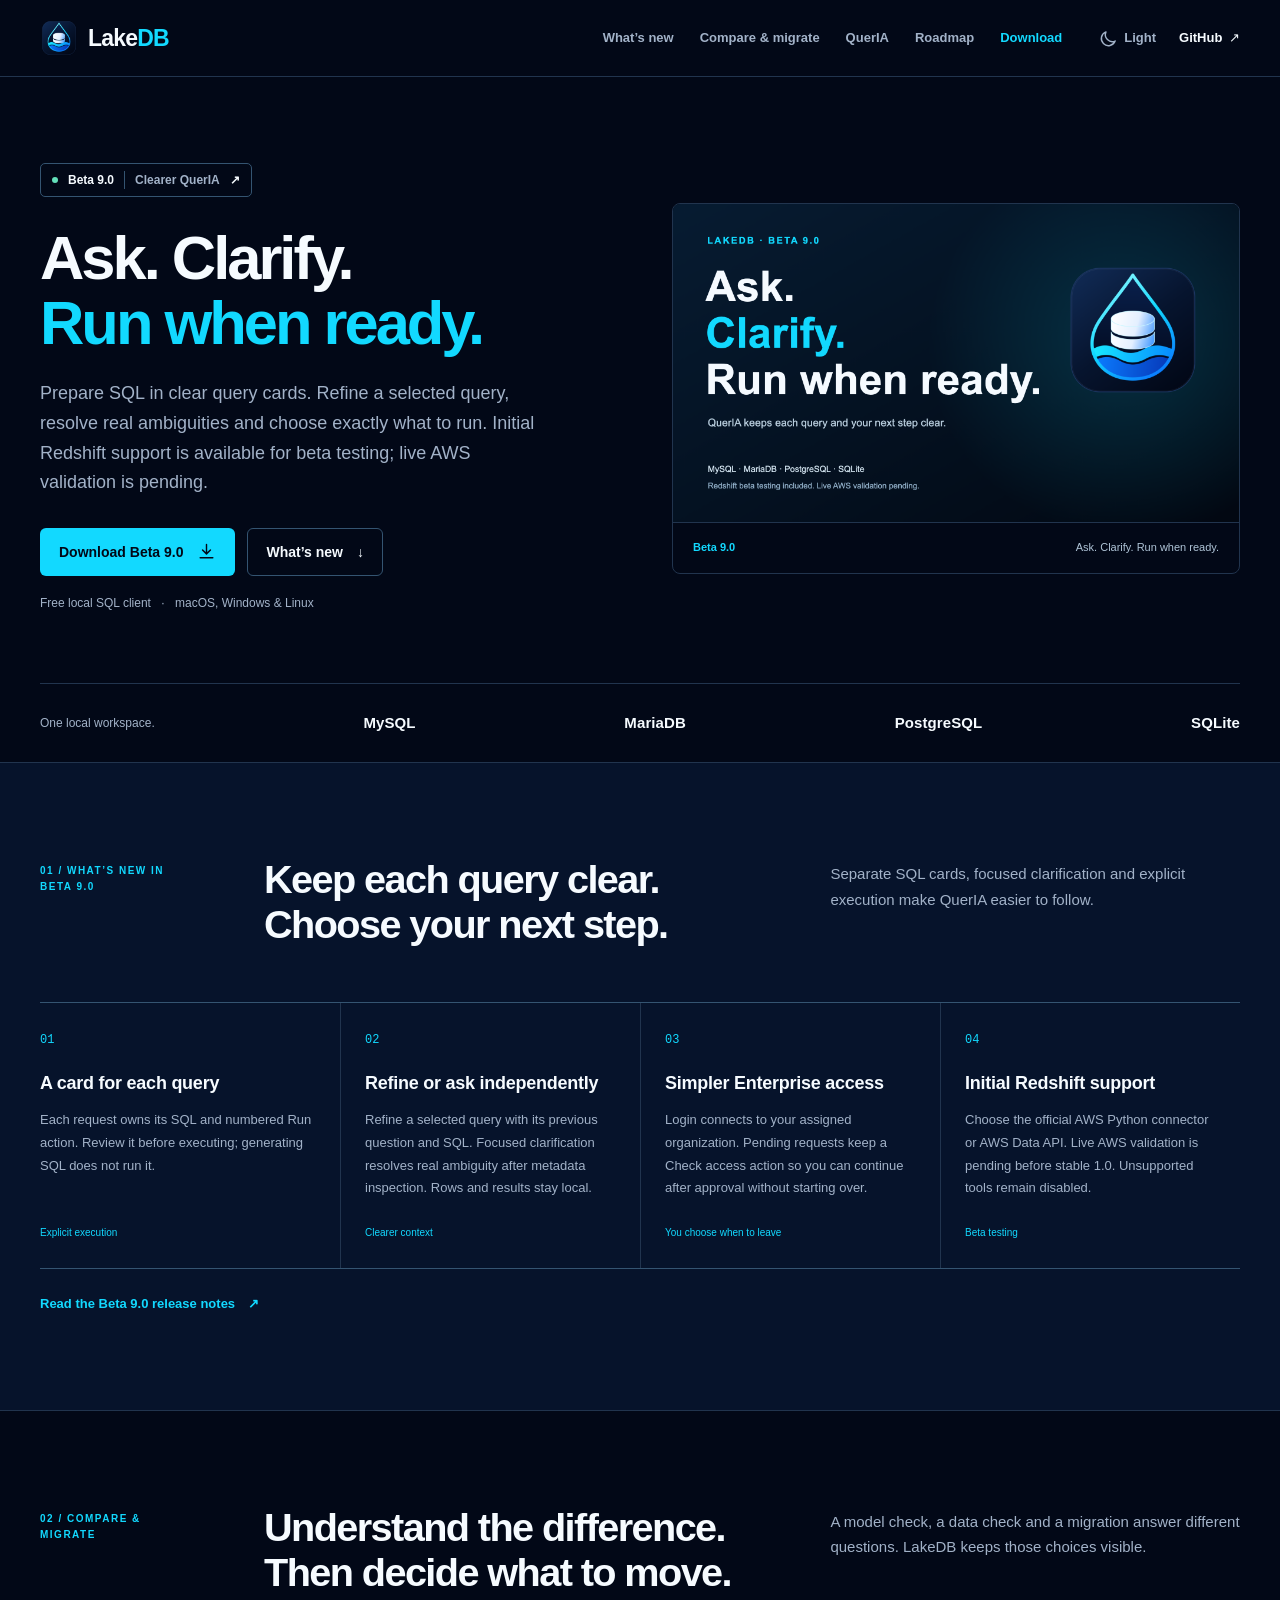
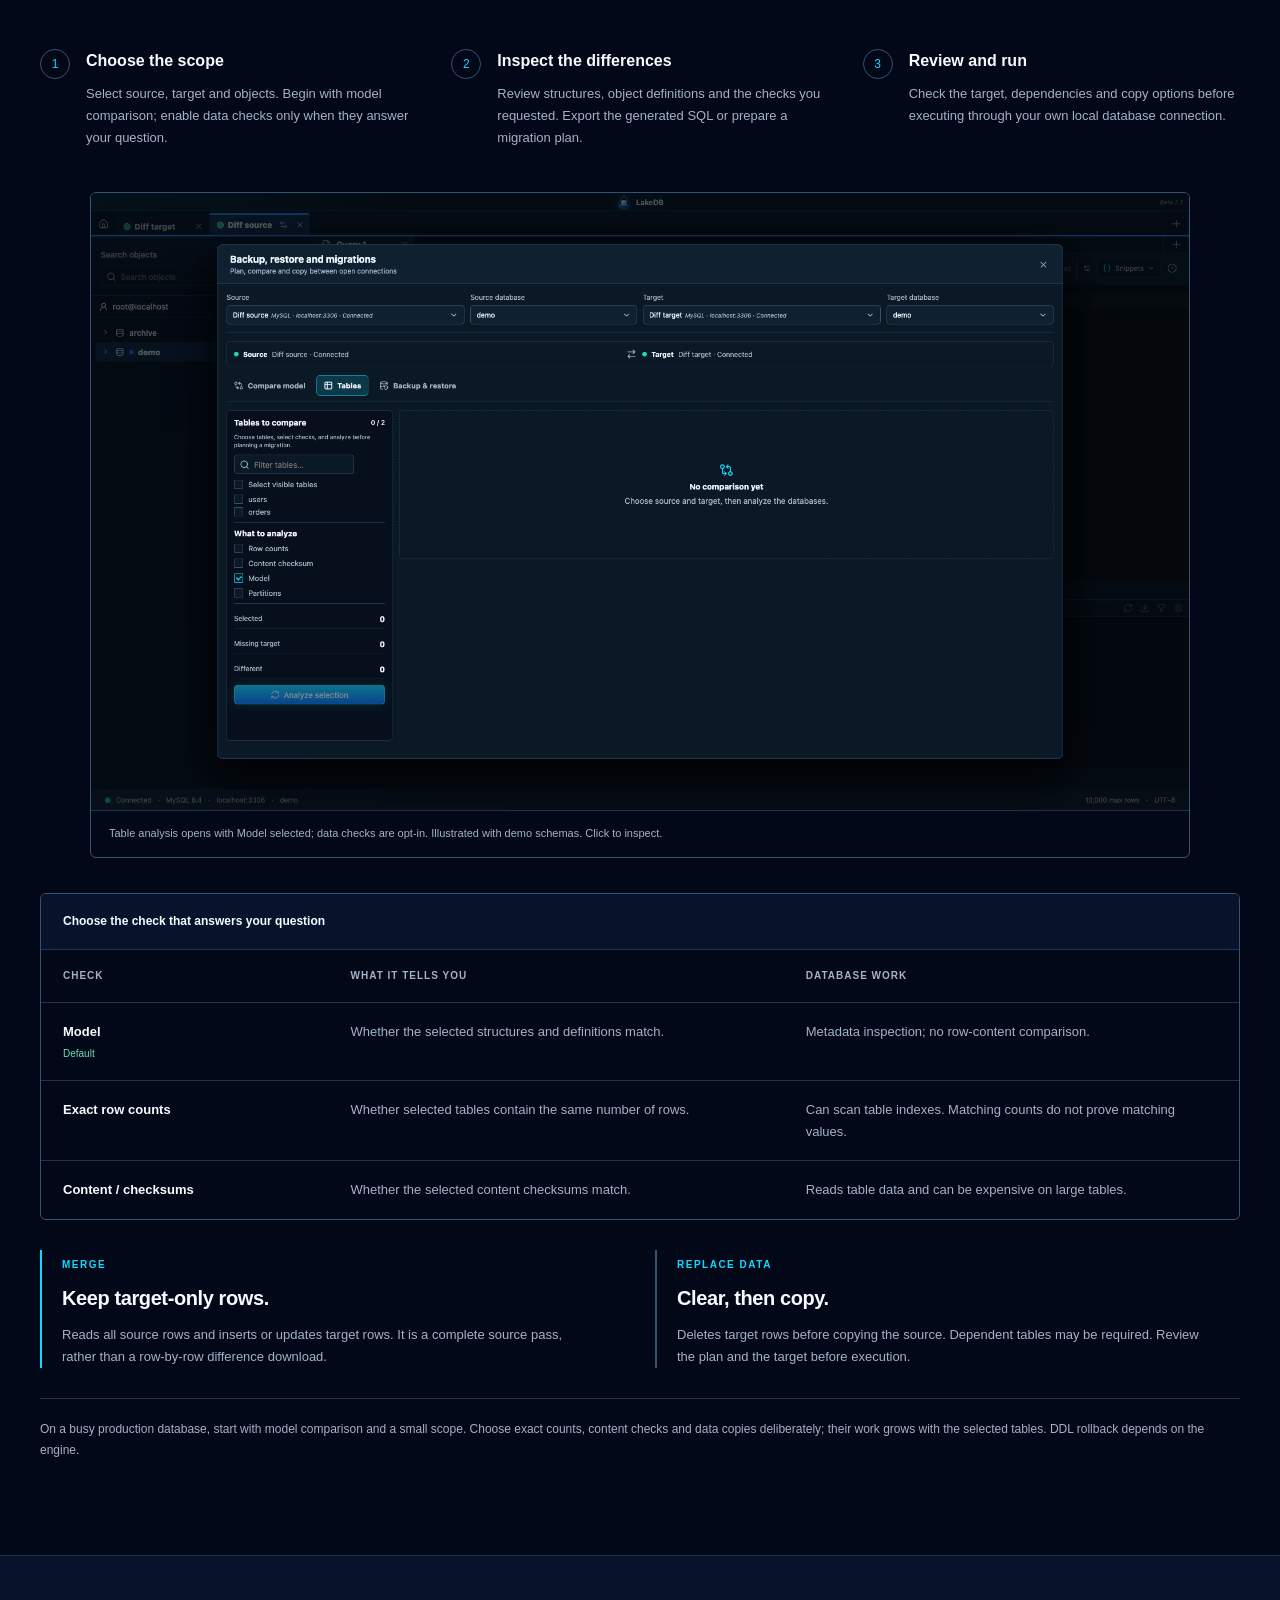
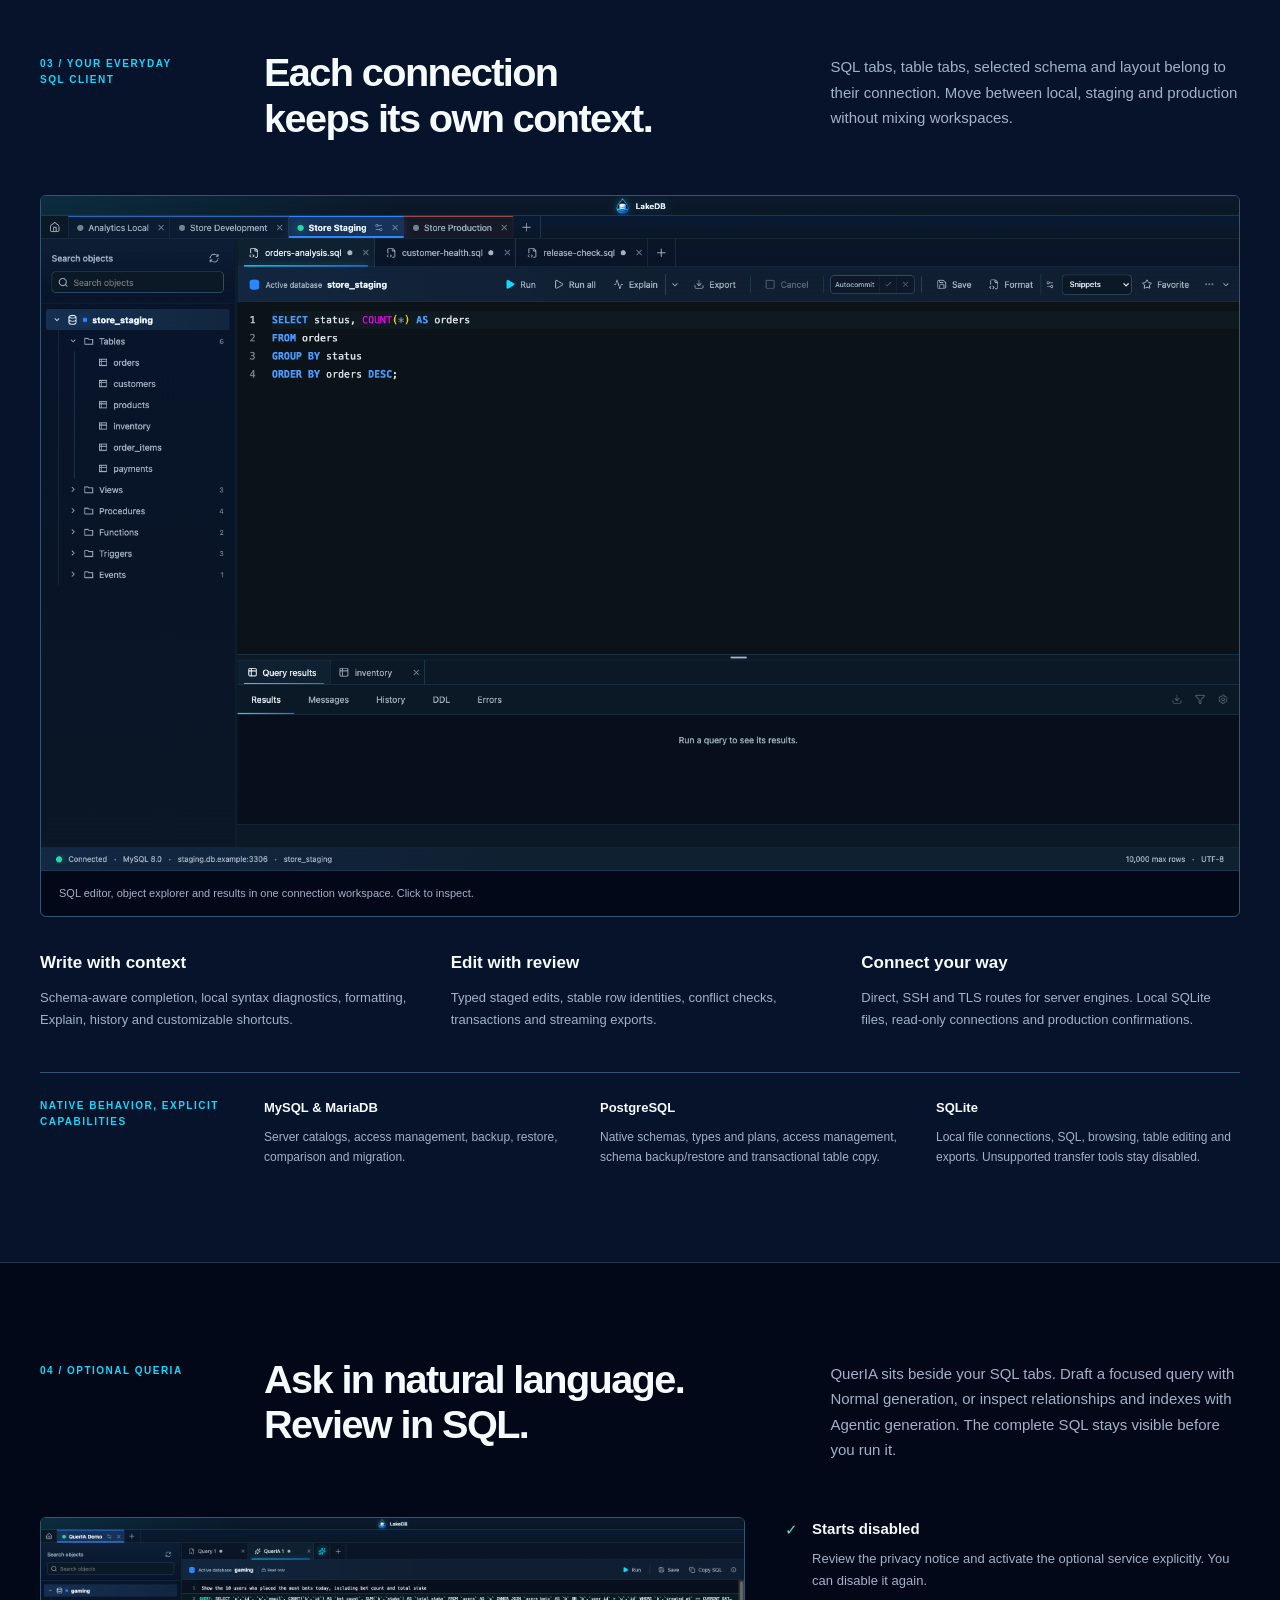
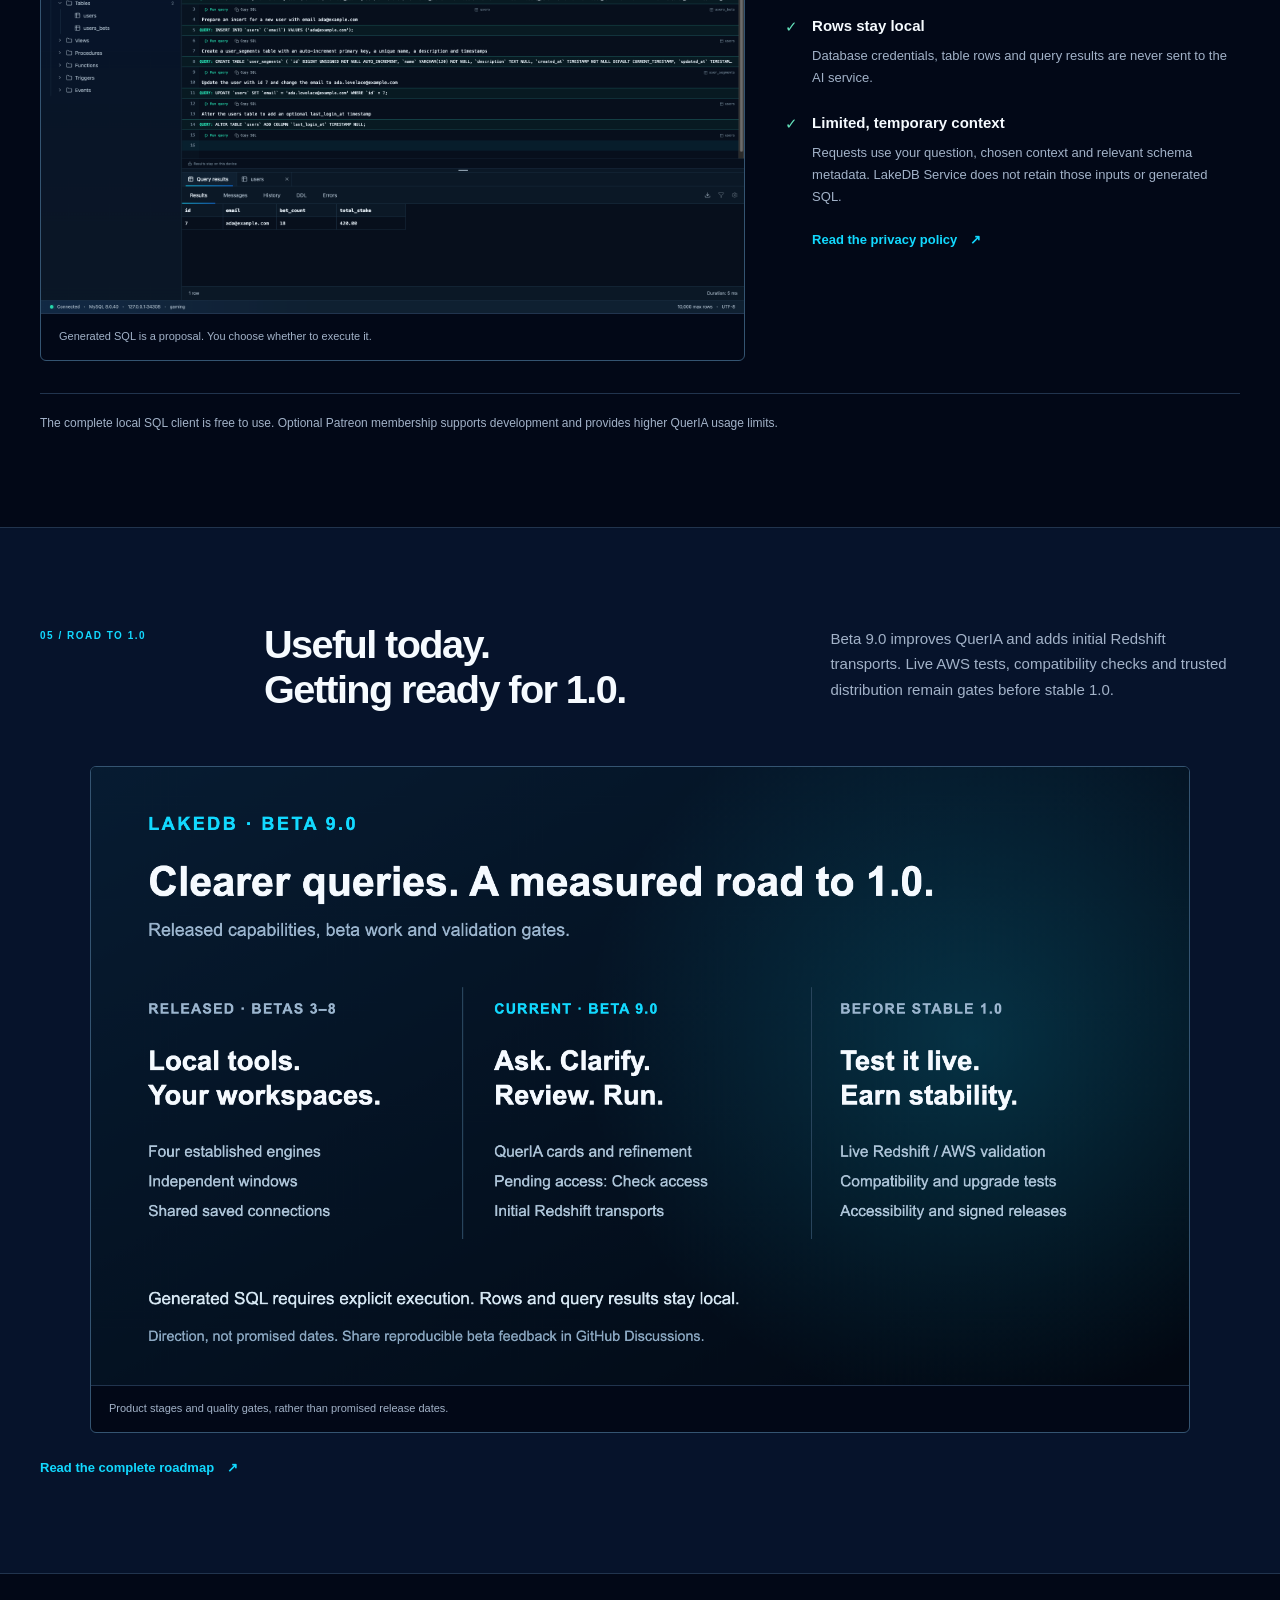
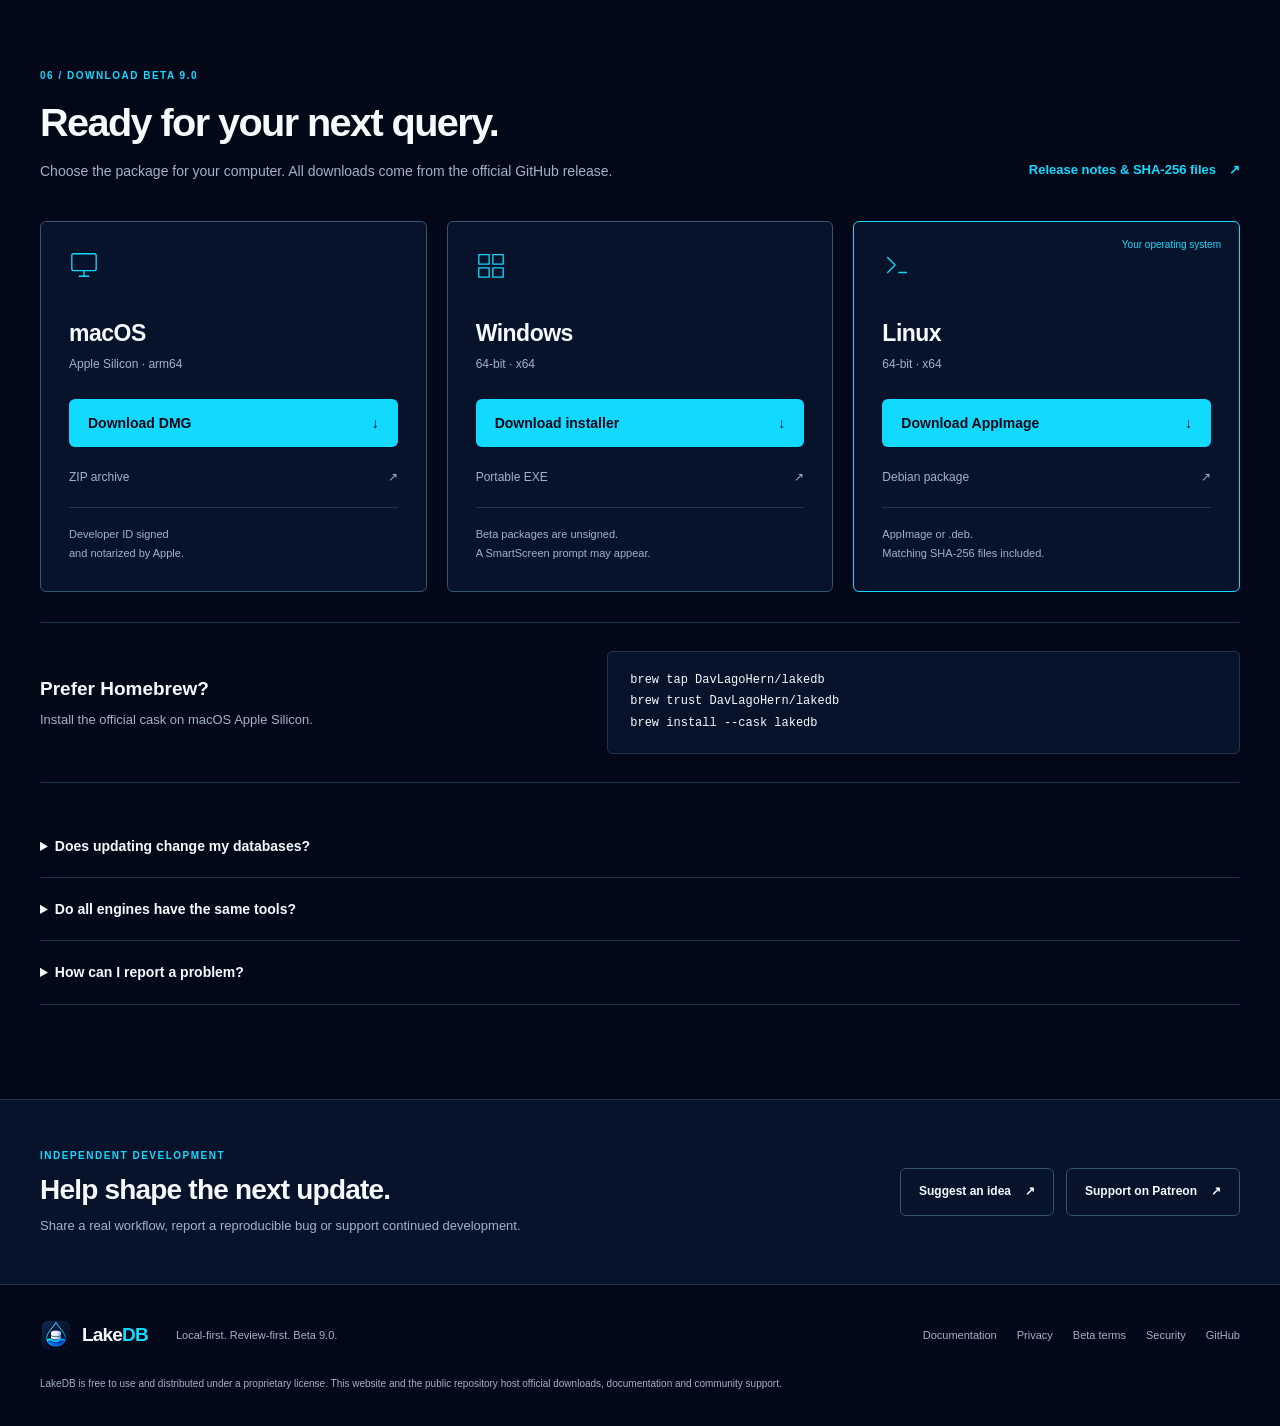
==== commit 9c72eae4: "Prepare Beta 9 downloads, QuerIA workflow and Redshift beta documentation" ====
--- a/docs/index.html
+++ b/docs/index.html
@@ -8,8 +8,8 @@
     <meta name="application-name" content="LakeDB">
     <meta name="author" content="LakeDB">
     <meta name="robots" content="index, follow, max-image-preview:large">
-    <title>LakeDB Beta 8.0 — One app. Your workspaces.</title>
-    <meta name="description" content="A free, local-first desktop client for MySQL, MariaDB, PostgreSQL and SQLite. Beta 8.0 adds independent windows, shared saved connections and restored workspaces.">
+    <title>LakeDB Beta 9.0 — Ask. Clarify. Run when ready.</title>
+    <meta name="description" content="A free, local-first desktop client for MySQL, MariaDB, PostgreSQL and SQLite. Beta 9.0 adds clearer QuerIA cards, focused clarification, simpler Enterprise access and initial Redshift beta support.">
     <link rel="canonical" href="https://davlagohern.github.io/LakeDB/">
     <link rel="alternate" hreflang="en" href="https://davlagohern.github.io/LakeDB/">
     <link rel="alternate" hreflang="x-default" href="https://davlagohern.github.io/LakeDB/">
@@ -17,20 +17,20 @@
     <meta property="og:type" content="website">
     <meta property="og:site_name" content="LakeDB">
     <meta property="og:locale" content="en_US">
-    <meta property="og:title" content="LakeDB Beta 8.0 — One app. Your workspaces.">
-    <meta property="og:description" content="Open independent windows, share saved connections and restore the workspaces you left open.">
+    <meta property="og:title" content="LakeDB Beta 9.0 — Ask. Clarify. Run when ready.">
+    <meta property="og:description" content="Ask, clarify and review SQL before choosing Run. Initial Redshift support is available for beta testing; live AWS validation is pending.">
     <meta property="og:url" content="https://davlagohern.github.io/LakeDB/">
-    <meta property="og:image" content="https://davlagohern.github.io/LakeDB/assets/releases/beta8.0/lakedb-beta-8.0-1920x1080.png">
-    <meta property="og:image:secure_url" content="https://davlagohern.github.io/LakeDB/assets/releases/beta8.0/lakedb-beta-8.0-1920x1080.png">
+    <meta property="og:image" content="https://davlagohern.github.io/LakeDB/assets/releases/beta9.0/lakedb-beta-9.0-1920x1080.png">
+    <meta property="og:image:secure_url" content="https://davlagohern.github.io/LakeDB/assets/releases/beta9.0/lakedb-beta-9.0-1920x1080.png">
     <meta property="og:image:type" content="image/png">
     <meta property="og:image:width" content="1920">
     <meta property="og:image:height" content="1080">
-    <meta property="og:image:alt" content="LakeDB Beta 8.0: shared connections and independent workspace windows">
+    <meta property="og:image:alt" content="LakeDB Beta 9.0: ask, clarify and run when ready">
     <meta name="twitter:card" content="summary_large_image">
-    <meta name="twitter:title" content="LakeDB Beta 8.0 — One app. Your workspaces.">
+    <meta name="twitter:title" content="LakeDB Beta 9.0 — Ask. Clarify. Run when ready.">
     <meta name="twitter:description" content="A local-first database client with independent windows, shared saved connections and reviewable AI.">
-    <meta name="twitter:image" content="https://davlagohern.github.io/LakeDB/assets/releases/beta8.0/lakedb-beta-8.0-1920x1080.png">
-    <meta name="twitter:image:alt" content="LakeDB Beta 8.0 release artwork">
+    <meta name="twitter:image" content="https://davlagohern.github.io/LakeDB/assets/releases/beta9.0/lakedb-beta-9.0-1920x1080.png">
+    <meta name="twitter:image:alt" content="LakeDB Beta 9.0 release artwork">
     <script>
       (() => {
         try {
@@ -45,17 +45,17 @@
         "@type": "SoftwareApplication",
         "name": "LakeDB",
         "url": "https://davlagohern.github.io/LakeDB/",
-        "image": "https://davlagohern.github.io/LakeDB/assets/releases/beta8.0/lakedb-beta-8.0-1920x1080.png",
+        "image": "https://davlagohern.github.io/LakeDB/assets/releases/beta9.0/lakedb-beta-9.0-1920x1080.png",
         "screenshot": "https://davlagohern.github.io/LakeDB/assets/screenshots/multitab.png",
         "applicationCategory": "DeveloperApplication",
         "applicationSubCategory": "Database client",
         "operatingSystem": "macOS Apple Silicon, Windows x64, Linux x64",
-        "softwareVersion": "1.0.0-beta.8.0",
+        "softwareVersion": "1.0.0-beta.9.0",
         "description": "A local-first desktop client for MySQL, MariaDB, PostgreSQL and SQLite, with structure-first comparison, reviewable migrations and optional AI.",
-        "downloadUrl": "https://github.com/DavLagoHern/LakeDB/releases/tag/v1.0.0-beta.8.0",
-        "releaseNotes": "https://github.com/DavLagoHern/LakeDB/releases/tag/v1.0.0-beta.8.0",
+        "downloadUrl": "https://github.com/DavLagoHern/LakeDB/releases/tag/v1.0.0-beta.9.0",
+        "releaseNotes": "https://github.com/DavLagoHern/LakeDB/releases/tag/v1.0.0-beta.9.0",
         "isAccessibleForFree": true,
-        "offers": { "@type": "Offer", "price": "0", "priceCurrency": "EUR", "url": "https://github.com/DavLagoHern/LakeDB/releases/tag/v1.0.0-beta.8.0" },
+        "offers": { "@type": "Offer", "price": "0", "priceCurrency": "EUR", "url": "https://github.com/DavLagoHern/LakeDB/releases/tag/v1.0.0-beta.9.0" },
         "publisher": { "@type": "Person", "name": "David Lago", "url": "https://github.com/DavLagoHern" }
       }
     </script>
@@ -83,32 +83,32 @@
     <main id="main">
       <section class="hero shell" id="top" aria-labelledby="hero-title">
         <div class="hero-copy">
-          <a class="release-pill" href="https://github.com/DavLagoHern/LakeDB/releases/tag/v1.0.0-beta.8.0"><span class="status-dot" aria-hidden="true"></span> Beta 8.0 <span class="release-pill__detail">Independent windows</span><span aria-hidden="true">↗</span></a>
-          <h1 id="hero-title">One app.<br><span>Your workspaces.</span></h1>
-          <p class="hero-description">Explore, query and edit across four engines. Keep separate windows for separate workflows, with shared saved connections and independent live sessions.</p>
+          <a class="release-pill" href="https://github.com/DavLagoHern/LakeDB/releases/tag/v1.0.0-beta.9.0"><span class="status-dot" aria-hidden="true"></span> Beta 9.0 <span class="release-pill__detail">Clearer QuerIA</span><span aria-hidden="true">↗</span></a>
+          <h1 id="hero-title">Ask. Clarify.<br><span>Run when ready.</span></h1>
+          <p class="hero-description">Prepare SQL in clear query cards. Refine a selected query, resolve real ambiguities and choose exactly what to run. Initial Redshift support is available for beta testing; live AWS validation is pending.</p>
           <div class="hero-actions">
-            <a class="button button-primary" href="#downloads">Download Beta 8.0 <svg aria-hidden="true" viewBox="0 0 24 24"><path d="M12 3v12m0 0 5-5m-5 5-5-5M4 20h16"/></svg></a>
+            <a class="button button-primary" href="#downloads">Download Beta 9.0 <svg aria-hidden="true" viewBox="0 0 24 24"><path d="M12 3v12m0 0 5-5m-5 5-5-5M4 20h16"/></svg></a>
             <a class="button button-secondary" href="#updates">What’s new <span aria-hidden="true">↓</span></a>
           </div>
           <p class="hero-platforms">Free local SQL client <span aria-hidden="true">·</span> macOS, Windows &amp; Linux</p>
         </div>
         <figure class="hero-artwork">
-          <img src="assets/releases/beta8.0/lakedb-beta-8.0-1920x1080.png" alt="LakeDB Beta 8.0 presents shared connections and independent workspace windows" width="1920" height="1080" fetchpriority="high" decoding="async">
-          <figcaption><span>Beta 8.0</span> Shared connections. Independent sessions.</figcaption>
+          <img src="assets/releases/beta9.0/lakedb-beta-9.0-1920x1080.png" alt="LakeDB Beta 9.0 presents ask, clarify and run when ready" width="1920" height="1080" fetchpriority="high" decoding="async">
+          <figcaption><span>Beta 9.0</span> Ask. Clarify. Run when ready.</figcaption>
         </figure>
         <div class="engine-strip" aria-label="Supported database engines"><span>One local workspace.</span><strong>MySQL</strong><strong>MariaDB</strong><strong>PostgreSQL</strong><strong>SQLite</strong></div>
       </section>
 
       <section class="section section-tinted" id="updates" aria-labelledby="updates-title">
         <div class="shell">
-          <div class="section-heading"><p class="eyebrow">01 / What’s new in Beta 8.0</p><h2 id="updates-title">Share your connections.<br>Keep sessions independent.</h2><p>Open as many workspaces as you need. Your account and saved connections stay shared; live sessions and query tabs belong to each window.</p></div>
+          <div class="section-heading"><p class="eyebrow">01 / What’s new in Beta 9.0</p><h2 id="updates-title">Keep each query clear.<br>Choose your next step.</h2><p>Separate SQL cards, focused clarification and explicit execution make QuerIA easier to follow.</p></div>
           <div class="update-grid">
-            <article><span class="feature-number">01</span><h3>Independent windows in one app</h3><p>Open a new window from File, the macOS Dock or Cmd/Ctrl+Shift+N. Each window has its own renderer process, live database sessions and query tabs.</p><span class="feature-tag">Independent sessions</span></article>
-            <article><span class="feature-number">02</span><h3>Shared saved connections</h3><p>Saved connection profiles, encrypted credentials, preferences and your QuerIA account are shared. Connect or disconnect in one window without stopping another.</p><span class="feature-tag">Common connection catalogue</span></article>
-            <article><span class="feature-number">03</span><h3>Restore your workspaces</h3><p>Quit and reopen to restore the windows you left open. Windows closed while another remains open stay closed. Production connections never reconnect automatically.</p><span class="feature-tag">Remembered windows</span></article>
-            <article><span class="feature-number">04</span><h3>Apple edition preparation</h3><p>Apple sign-in, optional QuerIA subscriptions and restored purchases are prepared for the Mac App Store edition. Its rollout is separate from these GitHub downloads; local tools remain free.</p><span class="feature-tag">Separate Apple rollout</span></article>
+            <article><span class="feature-number">01</span><h3>A card for each query</h3><p>Each request owns its SQL and numbered Run action. Review it before executing; generating SQL does not run it.</p><span class="feature-tag">Explicit execution</span></article>
+            <article><span class="feature-number">02</span><h3>Refine or ask independently</h3><p>Refine a selected query with its previous question and SQL. Focused clarification resolves real ambiguity after metadata inspection. Rows and results stay local.</p><span class="feature-tag">Clearer context</span></article>
+            <article><span class="feature-number">03</span><h3>Simpler Enterprise access</h3><p>Login connects to your assigned organization. Pending requests keep a Check access action so you can continue after approval without starting over.</p><span class="feature-tag">You choose when to leave</span></article>
+            <article><span class="feature-number">04</span><h3>Initial Redshift support</h3><p>Choose the official AWS Python connector or AWS Data API. Live AWS validation is pending before stable 1.0. Unsupported tools remain disabled.</p><span class="feature-tag">Beta testing</span></article>
           </div>
-          <a class="text-link section-link" href="https://github.com/DavLagoHern/LakeDB/releases/tag/v1.0.0-beta.8.0">Read the Beta 8.0 release notes <span aria-hidden="true">↗</span></a>
+          <a class="text-link section-link" href="https://github.com/DavLagoHern/LakeDB/releases/tag/v1.0.0-beta.9.0">Read the Beta 9.0 release notes <span aria-hidden="true">↗</span></a>
         </div>
       </section>
 
@@ -154,15 +154,15 @@
       </section>
 
       <section class="section section-tinted" id="roadmap" aria-labelledby="roadmap-title">
-          <div class="shell"><div class="section-heading"><p class="eyebrow">05 / Road to 1.0</p><h2 id="roadmap-title">Useful today.<br>Getting ready for 1.0.</h2><p>Beta 8.0 builds on four native engines with shared connections and independent workspaces. The next step is measured quality, compatibility and trusted distribution.</p></div><figure class="product-capture roadmap-capture"><button class="media-button" type="button" data-lightbox="assets/roadmap/lakedb-roadmap-beta-8.0.png" aria-label="Enlarge the LakeDB Beta 8.0 roadmap"><img src="assets/roadmap/lakedb-roadmap-beta-8.0.png" alt="LakeDB roadmap: SQL foundation, QuerIA, SQLite, native PostgreSQL, Beta 8.0 independent windows, and quality gates toward 1.0" width="1920" height="1080" loading="lazy" decoding="async"></button><figcaption>Product stages and quality gates, rather than promised release dates.</figcaption></figure><a class="text-link section-link" href="ROADMAP.md">Read the complete roadmap <span aria-hidden="true">↗</span></a></div>
+          <div class="shell"><div class="section-heading"><p class="eyebrow">05 / Road to 1.0</p><h2 id="roadmap-title">Useful today.<br>Getting ready for 1.0.</h2><p>Beta 9.0 improves QuerIA and adds initial Redshift transports. Live AWS tests, compatibility checks and trusted distribution remain gates before stable 1.0.</p></div><figure class="product-capture roadmap-capture"><button class="media-button" type="button" data-lightbox="assets/roadmap/lakedb-roadmap-beta-9.0.png" aria-label="Enlarge the LakeDB Beta 9.0 roadmap"><img src="assets/roadmap/lakedb-roadmap-beta-9.0.png" alt="LakeDB roadmap: SQL foundation, QuerIA, SQLite, native PostgreSQL, Beta 9.0 clearer QuerIA and initial Redshift support, and validation gates toward 1.0" width="1920" height="1080" loading="lazy" decoding="async"></button><figcaption>Product stages and quality gates, rather than promised release dates.</figcaption></figure><a class="text-link section-link" href="ROADMAP.md">Read the complete roadmap <span aria-hidden="true">↗</span></a></div>
       </section>
 
       <section class="section downloads" id="downloads" aria-labelledby="downloads-title">
-        <div class="shell"><div class="download-heading"><div><p class="eyebrow">06 / Download Beta 8.0</p><h2 id="downloads-title">Ready for your next query.</h2><p>Choose the package for your computer. All downloads come from the official GitHub release.</p></div><a class="text-link" href="https://github.com/DavLagoHern/LakeDB/releases/tag/v1.0.0-beta.8.0">Release notes &amp; SHA-256 files <span aria-hidden="true">↗</span></a></div>
+        <div class="shell"><div class="download-heading"><div><p class="eyebrow">06 / Download Beta 9.0</p><h2 id="downloads-title">Ready for your next query.</h2><p>Choose the package for your computer. All downloads come from the official GitHub release.</p></div><a class="text-link" href="https://github.com/DavLagoHern/LakeDB/releases/tag/v1.0.0-beta.9.0">Release notes &amp; SHA-256 files <span aria-hidden="true">↗</span></a></div>
           <div class="download-grid">
-            <article data-platform="mac"><svg class="platform-icon" aria-hidden="true" viewBox="0 0 32 32"><rect x="3" y="4" width="26" height="18" rx="2"/><path d="M11 28h10M16 22v6"/></svg><h3>macOS</h3><p class="architecture">Apple Silicon · arm64</p><a class="button button-primary" href="https://github.com/DavLagoHern/LakeDB/releases/download/v1.0.0-beta.8.0/LakeDB-1.0.0-beta.8.0-mac-arm64.dmg">Download DMG <span aria-hidden="true">↓</span></a><a class="package-alternative" href="https://github.com/DavLagoHern/LakeDB/releases/download/v1.0.0-beta.8.0/LakeDB-1.0.0-beta.8.0-mac-arm64.zip">ZIP archive <span aria-hidden="true">↗</span></a><p class="signing-note">Developer ID signed<br>and notarized by Apple.</p></article>
-            <article data-platform="windows"><svg class="platform-icon" aria-hidden="true" viewBox="0 0 32 32"><path d="M3 5h11v10H3zM18 5h11v10H18zM3 19h11v10H3zM18 19h11v10H18z"/></svg><h3>Windows</h3><p class="architecture">64-bit · x64</p><a class="button button-primary" href="https://github.com/DavLagoHern/LakeDB/releases/download/v1.0.0-beta.8.0/LakeDB-1.0.0-beta.8.0-win-x64-setup.exe">Download installer <span aria-hidden="true">↓</span></a><a class="package-alternative" href="https://github.com/DavLagoHern/LakeDB/releases/download/v1.0.0-beta.8.0/LakeDB-1.0.0-beta.8.0-win-x64-portable.exe">Portable EXE <span aria-hidden="true">↗</span></a><p class="signing-note">Beta packages are unsigned.<br>A SmartScreen prompt may appear.</p></article>
-            <article data-platform="linux"><svg class="platform-icon" aria-hidden="true" viewBox="0 0 32 32"><path d="M6 8l8 8-8 8M18 24h8"/></svg><h3>Linux</h3><p class="architecture">64-bit · x64</p><a class="button button-primary" href="https://github.com/DavLagoHern/LakeDB/releases/download/v1.0.0-beta.8.0/LakeDB-1.0.0-beta.8.0-linux-x86_64.AppImage">Download AppImage <span aria-hidden="true">↓</span></a><a class="package-alternative" href="https://github.com/DavLagoHern/LakeDB/releases/download/v1.0.0-beta.8.0/LakeDB-1.0.0-beta.8.0-linux-amd64.deb">Debian package <span aria-hidden="true">↗</span></a><p class="signing-note">AppImage or .deb.<br>Matching SHA-256 files included.</p></article>
+            <article data-platform="mac"><svg class="platform-icon" aria-hidden="true" viewBox="0 0 32 32"><rect x="3" y="4" width="26" height="18" rx="2"/><path d="M11 28h10M16 22v6"/></svg><h3>macOS</h3><p class="architecture">Apple Silicon · arm64</p><a class="button button-primary" href="https://github.com/DavLagoHern/LakeDB/releases/download/v1.0.0-beta.9.0/LakeDB-1.0.0-beta.9.0-mac-arm64.dmg">Download DMG <span aria-hidden="true">↓</span></a><a class="package-alternative" href="https://github.com/DavLagoHern/LakeDB/releases/download/v1.0.0-beta.9.0/LakeDB-1.0.0-beta.9.0-mac-arm64.zip">ZIP archive <span aria-hidden="true">↗</span></a><p class="signing-note">Developer ID signed<br>and notarized by Apple.</p></article>
+            <article data-platform="windows"><svg class="platform-icon" aria-hidden="true" viewBox="0 0 32 32"><path d="M3 5h11v10H3zM18 5h11v10H18zM3 19h11v10H3zM18 19h11v10H18z"/></svg><h3>Windows</h3><p class="architecture">64-bit · x64</p><a class="button button-primary" href="https://github.com/DavLagoHern/LakeDB/releases/download/v1.0.0-beta.9.0/LakeDB-1.0.0-beta.9.0-win-x64-setup.exe">Download installer <span aria-hidden="true">↓</span></a><a class="package-alternative" href="https://github.com/DavLagoHern/LakeDB/releases/download/v1.0.0-beta.9.0/LakeDB-1.0.0-beta.9.0-win-x64-portable.exe">Portable EXE <span aria-hidden="true">↗</span></a><p class="signing-note">Beta packages are unsigned.<br>A SmartScreen prompt may appear.</p></article>
+            <article data-platform="linux"><svg class="platform-icon" aria-hidden="true" viewBox="0 0 32 32"><path d="M6 8l8 8-8 8M18 24h8"/></svg><h3>Linux</h3><p class="architecture">64-bit · x64</p><a class="button button-primary" href="https://github.com/DavLagoHern/LakeDB/releases/download/v1.0.0-beta.9.0/LakeDB-1.0.0-beta.9.0-linux-x86_64.AppImage">Download AppImage <span aria-hidden="true">↓</span></a><a class="package-alternative" href="https://github.com/DavLagoHern/LakeDB/releases/download/v1.0.0-beta.9.0/LakeDB-1.0.0-beta.9.0-linux-amd64.deb">Debian package <span aria-hidden="true">↗</span></a><p class="signing-note">AppImage or .deb.<br>Matching SHA-256 files included.</p></article>
           </div>
           <div class="homebrew"><div><h3>Prefer Homebrew?</h3><p>Install the official cask on macOS Apple Silicon.</p></div><pre><code>brew tap DavLagoHern/lakedb
 brew trust DavLagoHern/lakedb
@@ -174,7 +174,7 @@
       <section class="community-strip" aria-labelledby="community-title"><div class="shell community-inner"><div><p class="eyebrow">Independent development</p><h2 id="community-title">Help shape the next update.</h2><p>Share a real workflow, report a reproducible bug or support continued development.</p></div><div class="community-actions"><a class="button button-secondary" href="https://github.com/DavLagoHern/LakeDB/discussions/categories/ideas">Suggest an idea <span aria-hidden="true">↗</span></a><a class="button button-secondary" href="https://www.patreon.com/LakeDB/membership">Support on Patreon <span aria-hidden="true">↗</span></a></div></div></section>
     </main>
 
-    <footer class="site-footer"><div class="shell footer-inner"><a class="brand" href="#top" aria-label="Back to top"><img src="assets/lakedb-app-icon.png" alt="" width="32" height="32"><span>Lake<span>DB</span></span></a><p>Local-first. Review-first. Beta 8.0.</p><nav aria-label="Footer navigation"><a href="https://github.com/DavLagoHern/LakeDB/wiki">Documentation</a><a href="PRIVACY.md">Privacy</a><a href="TERMS.md">Beta terms</a><a href="https://github.com/DavLagoHern/LakeDB/security/policy">Security</a><a href="https://github.com/DavLagoHern/LakeDB">GitHub</a></nav></div><p class="shell license-note">LakeDB is free to use and distributed under a proprietary license. This website and the public repository host official downloads, documentation and community support.</p></footer>
+    <footer class="site-footer"><div class="shell footer-inner"><a class="brand" href="#top" aria-label="Back to top"><img src="assets/lakedb-app-icon.png" alt="" width="32" height="32"><span>Lake<span>DB</span></span></a><p>Local-first. Review-first. Beta 9.0.</p><nav aria-label="Footer navigation"><a href="https://github.com/DavLagoHern/LakeDB/wiki">Documentation</a><a href="PRIVACY.md">Privacy</a><a href="TERMS.md">Beta terms</a><a href="https://github.com/DavLagoHern/LakeDB/security/policy">Security</a><a href="https://github.com/DavLagoHern/LakeDB">GitHub</a></nav></div><p class="shell license-note">LakeDB is free to use and distributed under a proprietary license. This website and the public repository host official downloads, documentation and community support.</p></footer>
     <dialog class="lightbox" data-lightbox-dialog aria-label="Expanded LakeDB image"><button type="button" aria-label="Close image" data-lightbox-close><svg aria-hidden="true" viewBox="0 0 24 24"><path d="m6 6 12 12M18 6 6 18"/></svg></button><img alt="" data-lightbox-image></dialog>
     <script src="site.js"></script>
   </body>
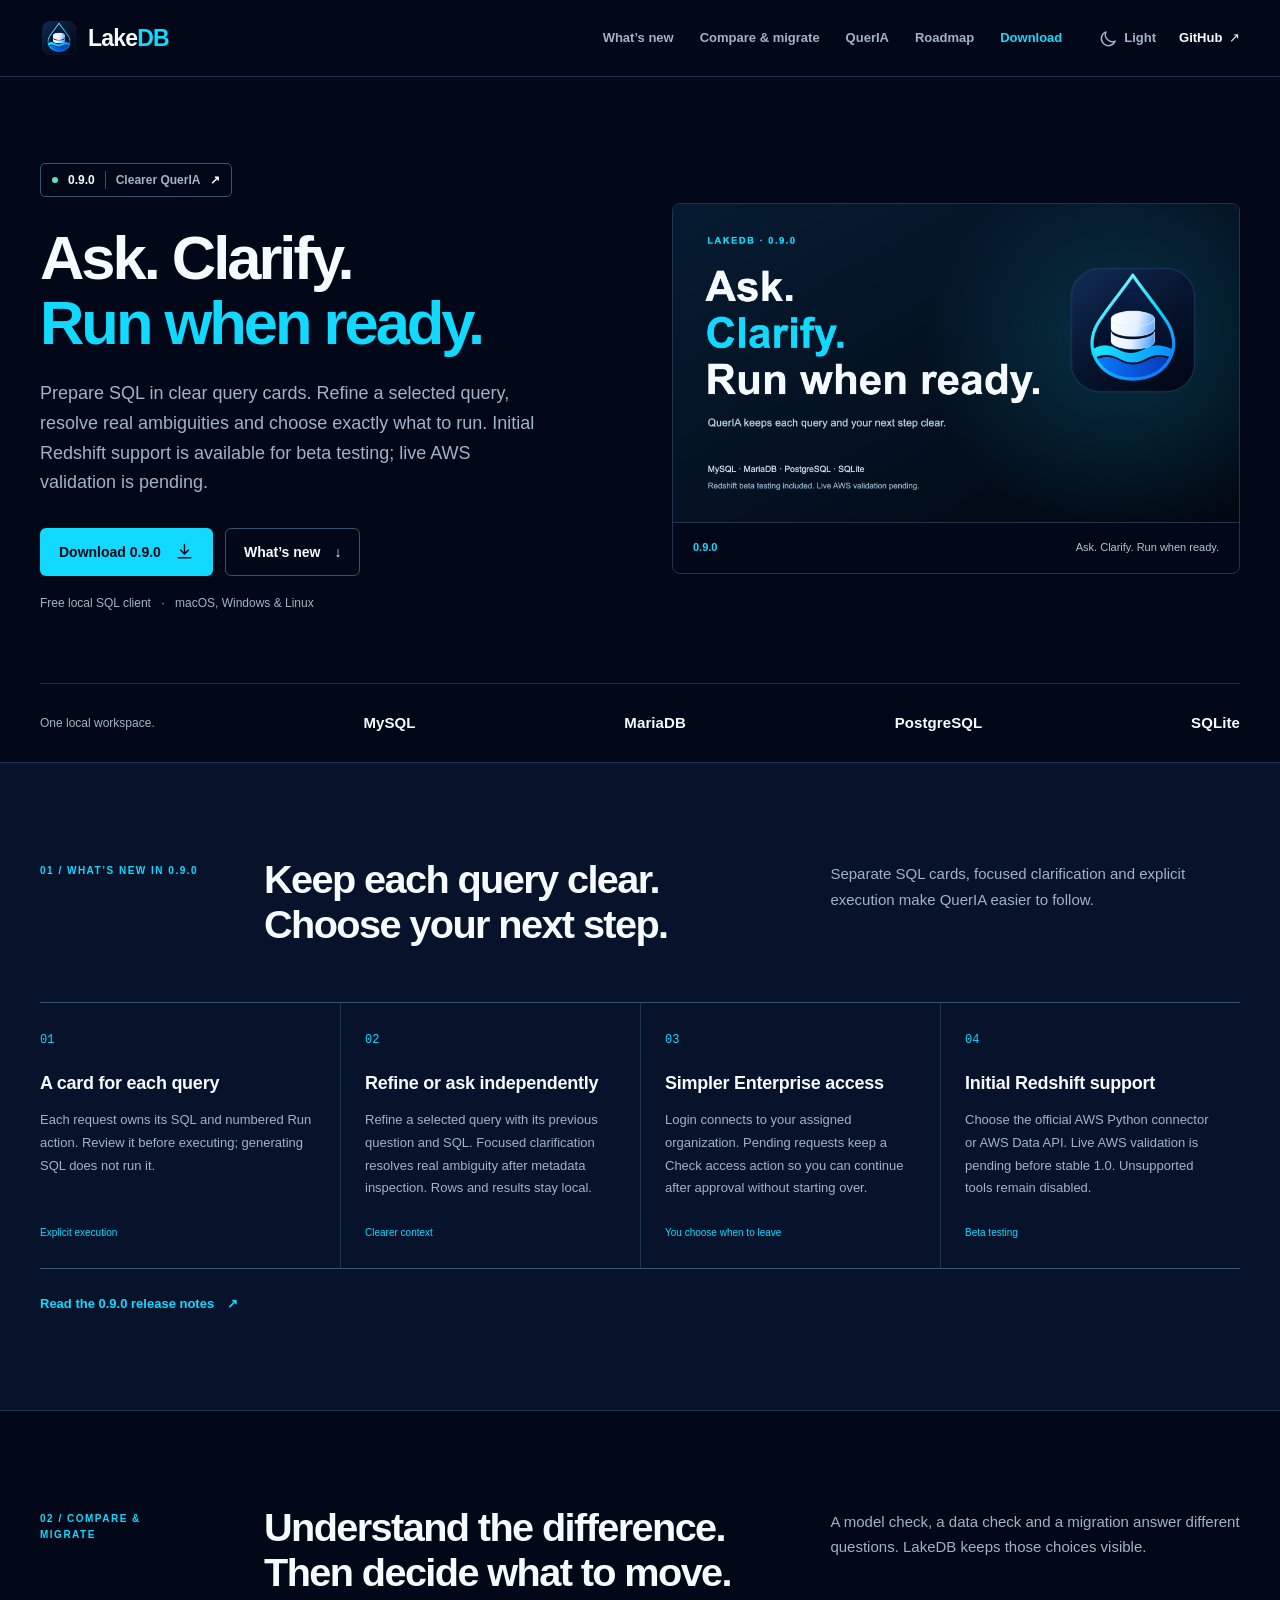
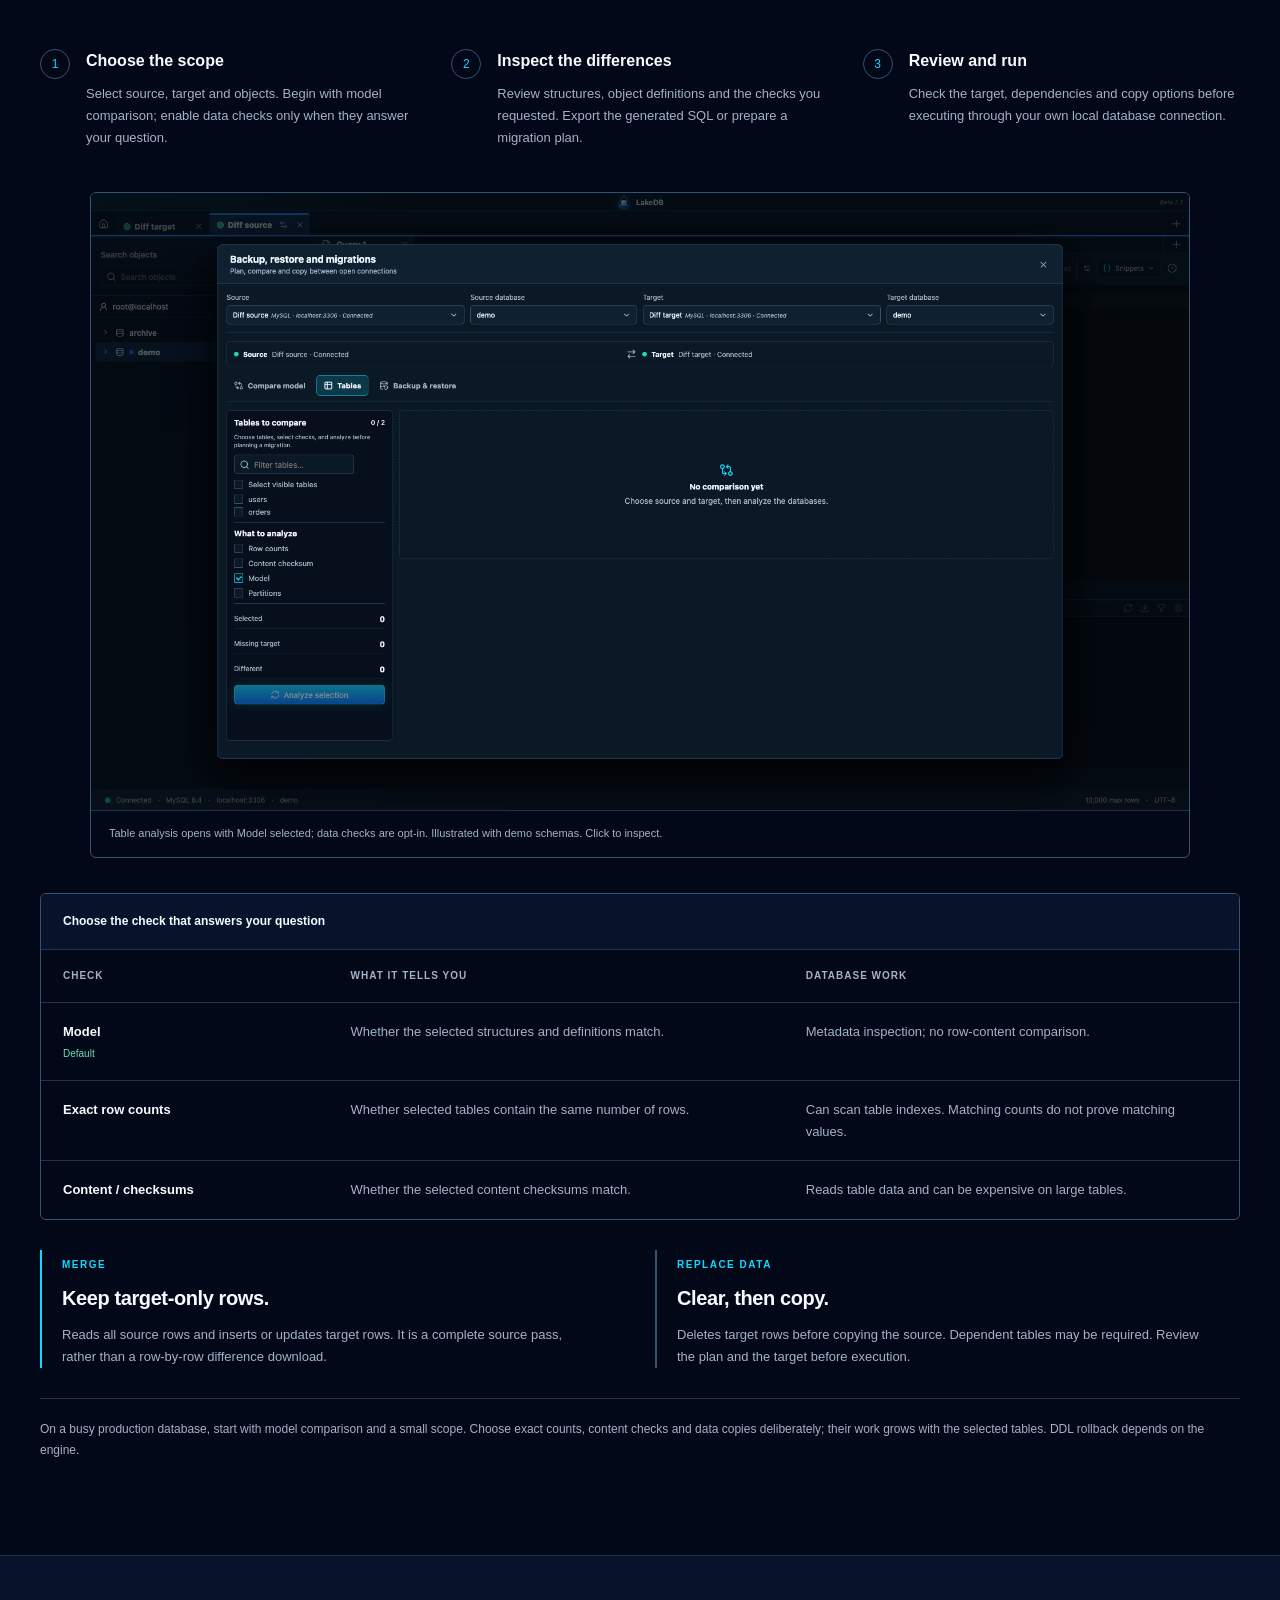
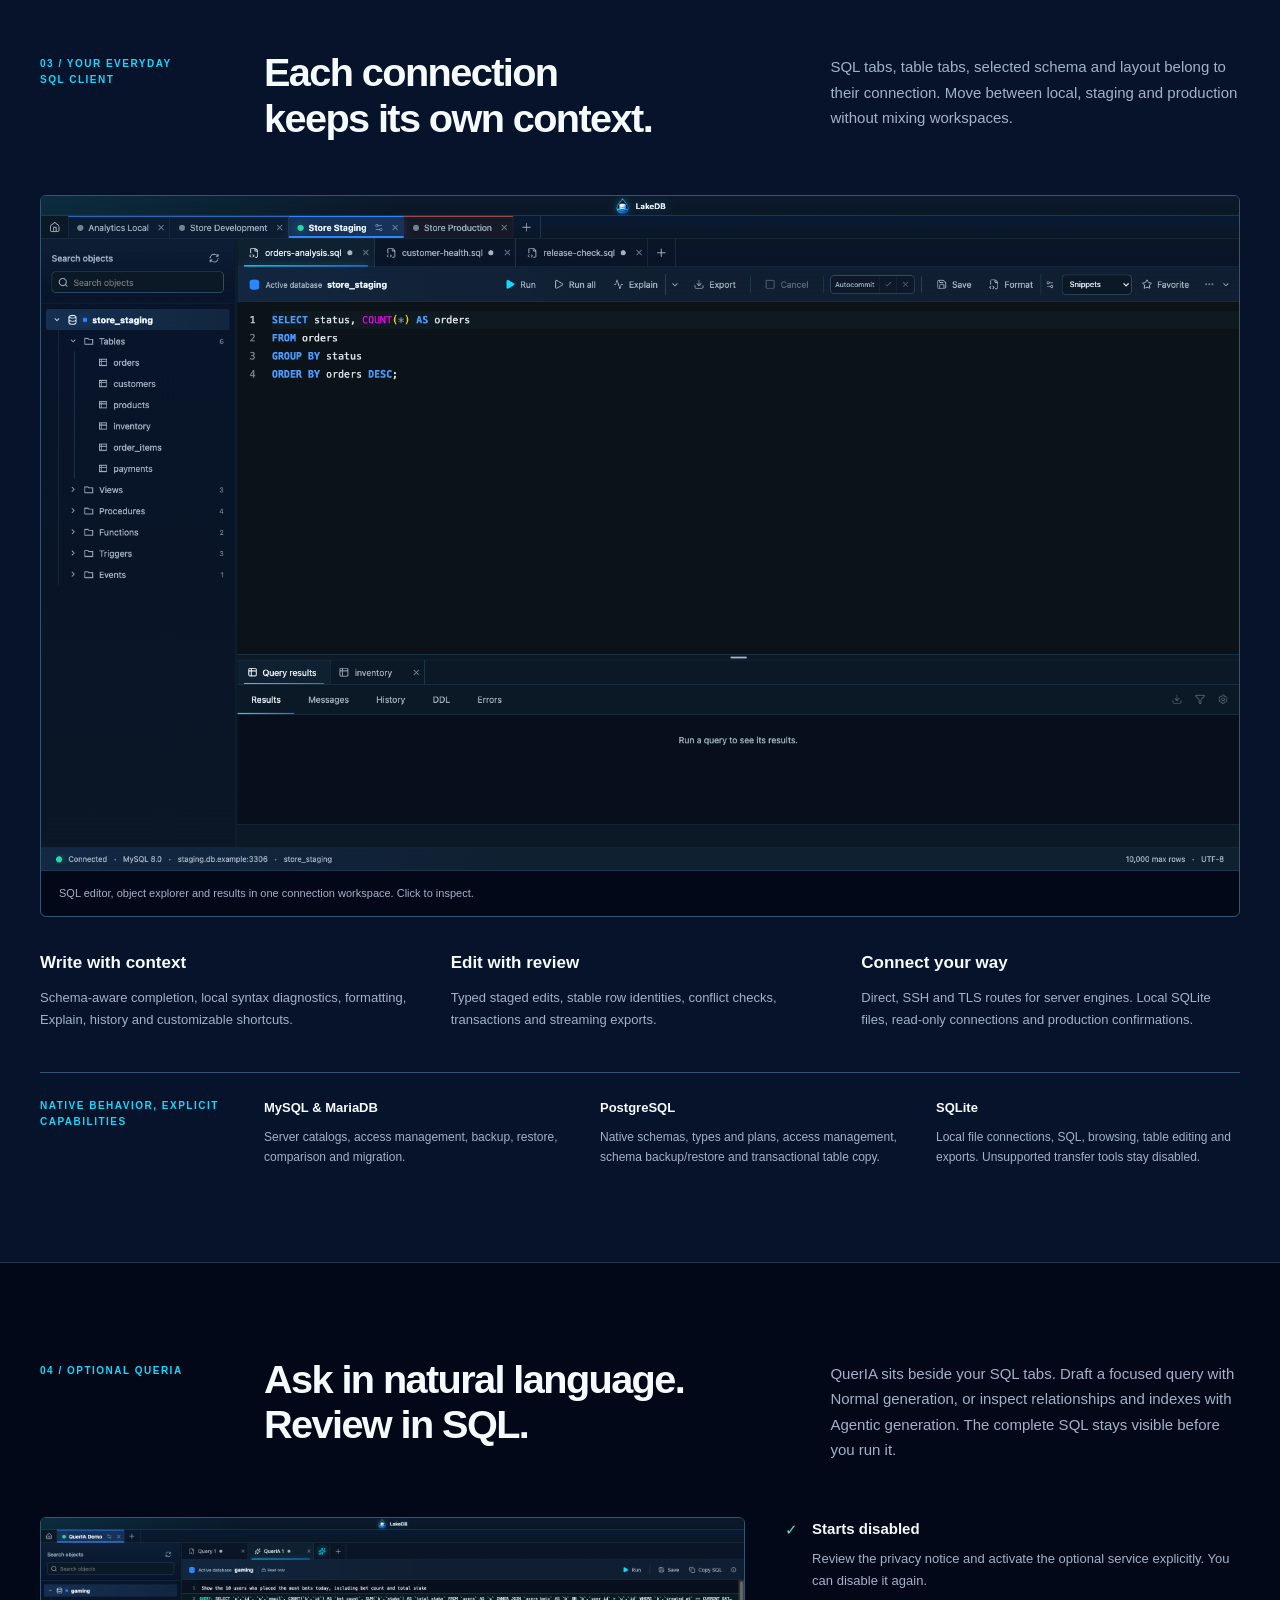
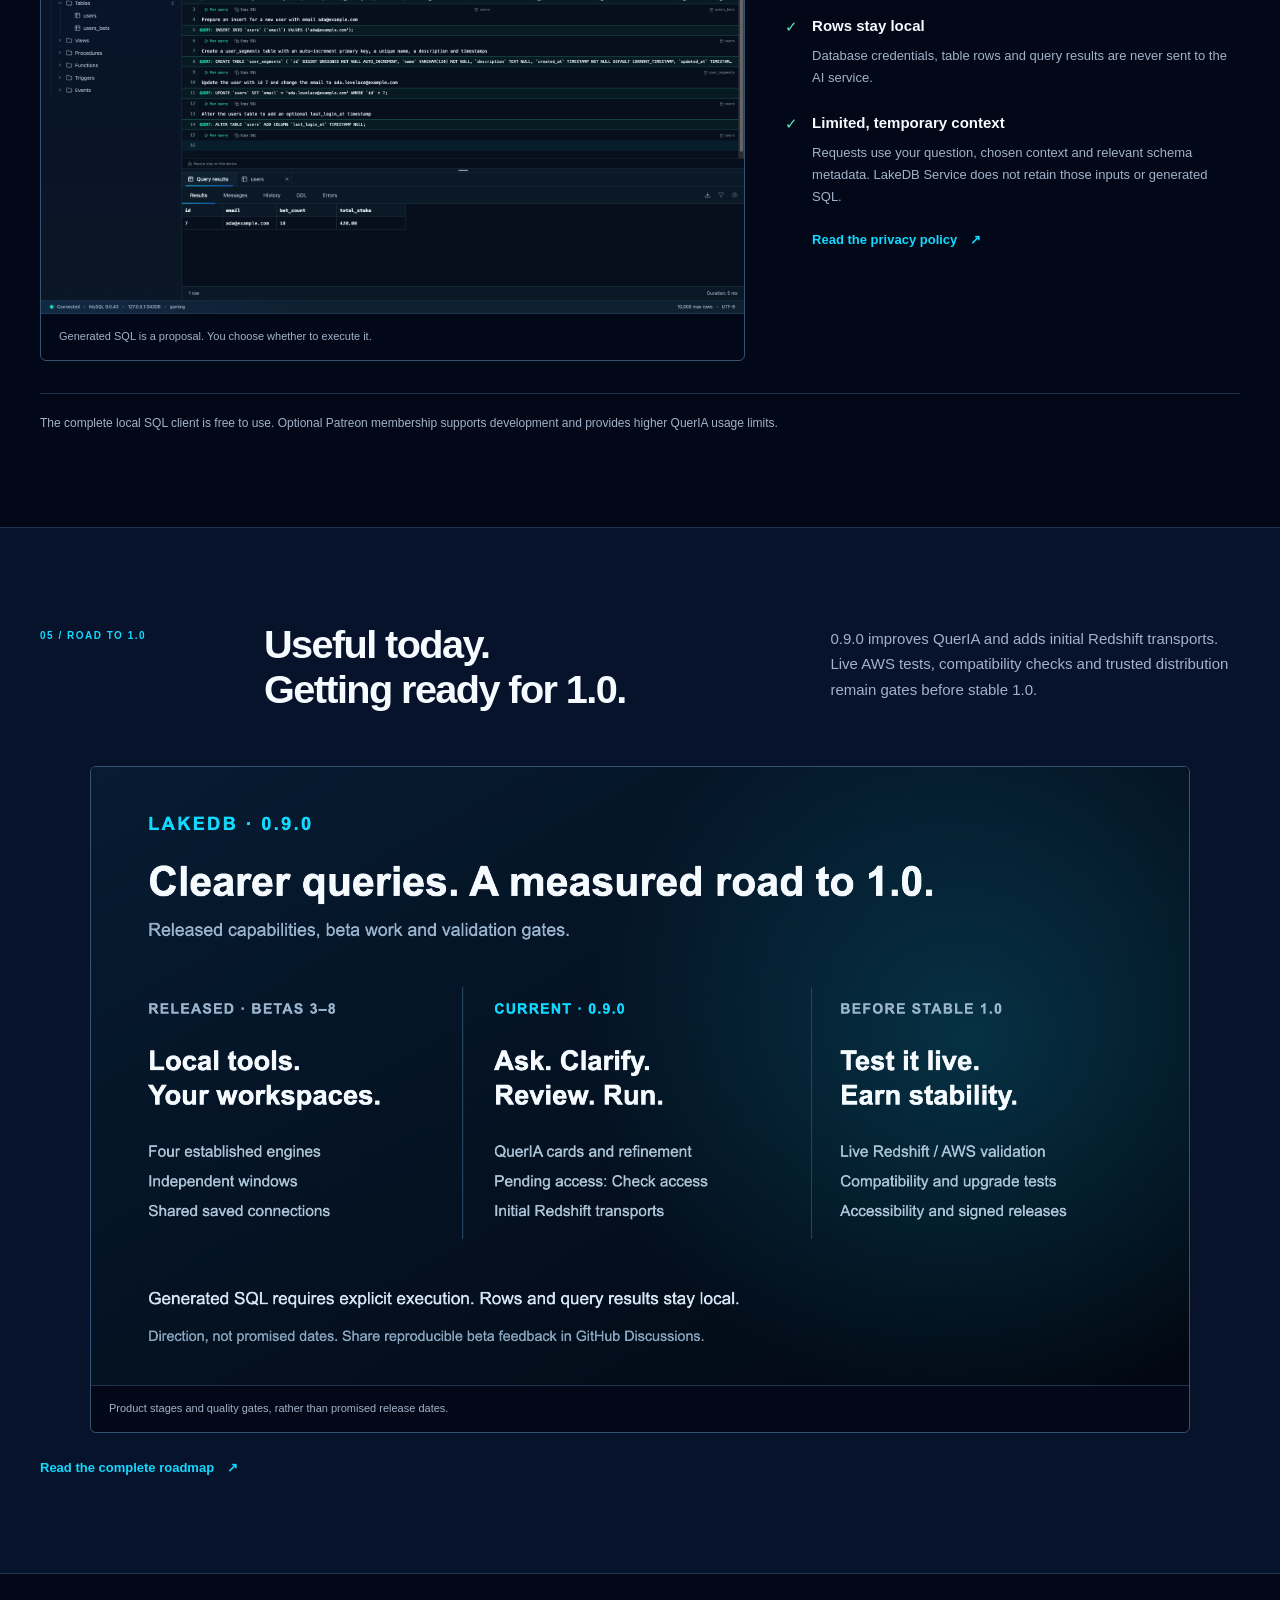
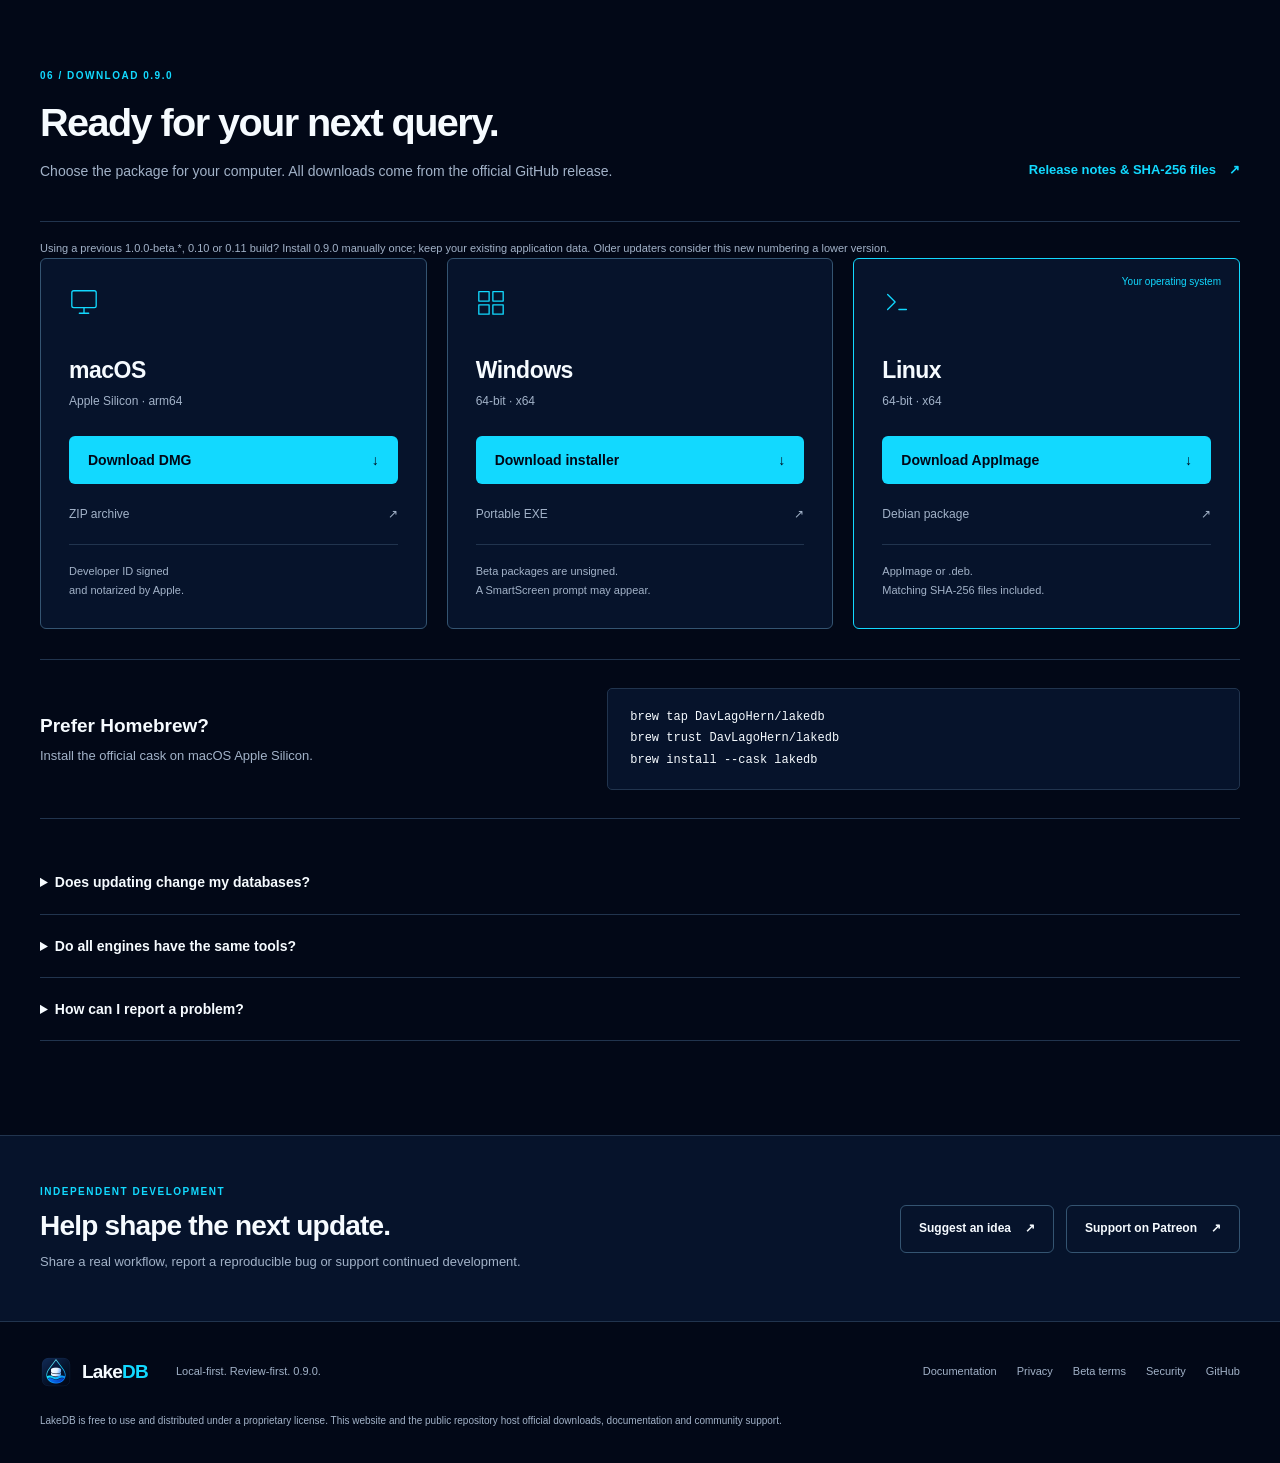
==== commit 92c9a002: "Use literal 0.9.0 for the current release and document numbering restart" ====
--- a/docs/index.html
+++ b/docs/index.html
@@ -8,8 +8,8 @@
     <meta name="application-name" content="LakeDB">
     <meta name="author" content="LakeDB">
     <meta name="robots" content="index, follow, max-image-preview:large">
-    <title>LakeDB Beta 9.0 — Ask. Clarify. Run when ready.</title>
-    <meta name="description" content="A free, local-first desktop client for MySQL, MariaDB, PostgreSQL and SQLite. Beta 9.0 adds clearer QuerIA cards, focused clarification, simpler Enterprise access and initial Redshift beta support.">
+    <title>LakeDB 0.9.0 — Ask. Clarify. Run when ready.</title>
+    <meta name="description" content="A free, local-first desktop client for MySQL, MariaDB, PostgreSQL and SQLite. 0.9.0 adds clearer QuerIA cards, focused clarification, simpler Enterprise access and initial Redshift beta support.">
     <link rel="canonical" href="https://davlagohern.github.io/LakeDB/">
     <link rel="alternate" hreflang="en" href="https://davlagohern.github.io/LakeDB/">
     <link rel="alternate" hreflang="x-default" href="https://davlagohern.github.io/LakeDB/">
@@ -17,20 +17,20 @@
     <meta property="og:type" content="website">
     <meta property="og:site_name" content="LakeDB">
     <meta property="og:locale" content="en_US">
-    <meta property="og:title" content="LakeDB Beta 9.0 — Ask. Clarify. Run when ready.">
+    <meta property="og:title" content="LakeDB 0.9.0 — Ask. Clarify. Run when ready.">
     <meta property="og:description" content="Ask, clarify and review SQL before choosing Run. Initial Redshift support is available for beta testing; live AWS validation is pending.">
     <meta property="og:url" content="https://davlagohern.github.io/LakeDB/">
-    <meta property="og:image" content="https://davlagohern.github.io/LakeDB/assets/releases/beta9.0/lakedb-beta-9.0-1920x1080.png">
-    <meta property="og:image:secure_url" content="https://davlagohern.github.io/LakeDB/assets/releases/beta9.0/lakedb-beta-9.0-1920x1080.png">
+    <meta property="og:image" content="https://davlagohern.github.io/LakeDB/assets/releases/0.9.0/lakedb-0.9.0-1920x1080.png">
+    <meta property="og:image:secure_url" content="https://davlagohern.github.io/LakeDB/assets/releases/0.9.0/lakedb-0.9.0-1920x1080.png">
     <meta property="og:image:type" content="image/png">
     <meta property="og:image:width" content="1920">
     <meta property="og:image:height" content="1080">
-    <meta property="og:image:alt" content="LakeDB Beta 9.0: ask, clarify and run when ready">
+    <meta property="og:image:alt" content="LakeDB 0.9.0: ask, clarify and run when ready">
     <meta name="twitter:card" content="summary_large_image">
-    <meta name="twitter:title" content="LakeDB Beta 9.0 — Ask. Clarify. Run when ready.">
+    <meta name="twitter:title" content="LakeDB 0.9.0 — Ask. Clarify. Run when ready.">
     <meta name="twitter:description" content="A local-first database client with independent windows, shared saved connections and reviewable AI.">
-    <meta name="twitter:image" content="https://davlagohern.github.io/LakeDB/assets/releases/beta9.0/lakedb-beta-9.0-1920x1080.png">
-    <meta name="twitter:image:alt" content="LakeDB Beta 9.0 release artwork">
+    <meta name="twitter:image" content="https://davlagohern.github.io/LakeDB/assets/releases/0.9.0/lakedb-0.9.0-1920x1080.png">
+    <meta name="twitter:image:alt" content="LakeDB 0.9.0 release artwork">
     <script>
       (() => {
         try {
@@ -45,17 +45,17 @@
         "@type": "SoftwareApplication",
         "name": "LakeDB",
         "url": "https://davlagohern.github.io/LakeDB/",
-        "image": "https://davlagohern.github.io/LakeDB/assets/releases/beta9.0/lakedb-beta-9.0-1920x1080.png",
+        "image": "https://davlagohern.github.io/LakeDB/assets/releases/0.9.0/lakedb-0.9.0-1920x1080.png",
         "screenshot": "https://davlagohern.github.io/LakeDB/assets/screenshots/multitab.png",
         "applicationCategory": "DeveloperApplication",
         "applicationSubCategory": "Database client",
         "operatingSystem": "macOS Apple Silicon, Windows x64, Linux x64",
-        "softwareVersion": "1.0.0-beta.9.0",
+        "softwareVersion": "0.9.0",
         "description": "A local-first desktop client for MySQL, MariaDB, PostgreSQL and SQLite, with structure-first comparison, reviewable migrations and optional AI.",
-        "downloadUrl": "https://github.com/DavLagoHern/LakeDB/releases/tag/v1.0.0-beta.9.0",
-        "releaseNotes": "https://github.com/DavLagoHern/LakeDB/releases/tag/v1.0.0-beta.9.0",
+        "downloadUrl": "https://github.com/DavLagoHern/LakeDB/releases/tag/v0.9.0",
+        "releaseNotes": "https://github.com/DavLagoHern/LakeDB/releases/tag/v0.9.0",
         "isAccessibleForFree": true,
-        "offers": { "@type": "Offer", "price": "0", "priceCurrency": "EUR", "url": "https://github.com/DavLagoHern/LakeDB/releases/tag/v1.0.0-beta.9.0" },
+        "offers": { "@type": "Offer", "price": "0", "priceCurrency": "EUR", "url": "https://github.com/DavLagoHern/LakeDB/releases/tag/v0.9.0" },
         "publisher": { "@type": "Person", "name": "David Lago", "url": "https://github.com/DavLagoHern" }
       }
     </script>
@@ -83,32 +83,32 @@
     <main id="main">
       <section class="hero shell" id="top" aria-labelledby="hero-title">
         <div class="hero-copy">
-          <a class="release-pill" href="https://github.com/DavLagoHern/LakeDB/releases/tag/v1.0.0-beta.9.0"><span class="status-dot" aria-hidden="true"></span> Beta 9.0 <span class="release-pill__detail">Clearer QuerIA</span><span aria-hidden="true">↗</span></a>
+          <a class="release-pill" href="https://github.com/DavLagoHern/LakeDB/releases/tag/v0.9.0"><span class="status-dot" aria-hidden="true"></span> 0.9.0 <span class="release-pill__detail">Clearer QuerIA</span><span aria-hidden="true">↗</span></a>
           <h1 id="hero-title">Ask. Clarify.<br><span>Run when ready.</span></h1>
           <p class="hero-description">Prepare SQL in clear query cards. Refine a selected query, resolve real ambiguities and choose exactly what to run. Initial Redshift support is available for beta testing; live AWS validation is pending.</p>
           <div class="hero-actions">
-            <a class="button button-primary" href="#downloads">Download Beta 9.0 <svg aria-hidden="true" viewBox="0 0 24 24"><path d="M12 3v12m0 0 5-5m-5 5-5-5M4 20h16"/></svg></a>
+            <a class="button button-primary" href="#downloads">Download 0.9.0 <svg aria-hidden="true" viewBox="0 0 24 24"><path d="M12 3v12m0 0 5-5m-5 5-5-5M4 20h16"/></svg></a>
             <a class="button button-secondary" href="#updates">What’s new <span aria-hidden="true">↓</span></a>
           </div>
           <p class="hero-platforms">Free local SQL client <span aria-hidden="true">·</span> macOS, Windows &amp; Linux</p>
         </div>
         <figure class="hero-artwork">
-          <img src="assets/releases/beta9.0/lakedb-beta-9.0-1920x1080.png" alt="LakeDB Beta 9.0 presents ask, clarify and run when ready" width="1920" height="1080" fetchpriority="high" decoding="async">
-          <figcaption><span>Beta 9.0</span> Ask. Clarify. Run when ready.</figcaption>
+          <img src="assets/releases/0.9.0/lakedb-0.9.0-1920x1080.png" alt="LakeDB 0.9.0 presents ask, clarify and run when ready" width="1920" height="1080" fetchpriority="high" decoding="async">
+          <figcaption><span>0.9.0</span> Ask. Clarify. Run when ready.</figcaption>
         </figure>
         <div class="engine-strip" aria-label="Supported database engines"><span>One local workspace.</span><strong>MySQL</strong><strong>MariaDB</strong><strong>PostgreSQL</strong><strong>SQLite</strong></div>
       </section>
 
       <section class="section section-tinted" id="updates" aria-labelledby="updates-title">
         <div class="shell">
-          <div class="section-heading"><p class="eyebrow">01 / What’s new in Beta 9.0</p><h2 id="updates-title">Keep each query clear.<br>Choose your next step.</h2><p>Separate SQL cards, focused clarification and explicit execution make QuerIA easier to follow.</p></div>
+          <div class="section-heading"><p class="eyebrow">01 / What’s new in 0.9.0</p><h2 id="updates-title">Keep each query clear.<br>Choose your next step.</h2><p>Separate SQL cards, focused clarification and explicit execution make QuerIA easier to follow.</p></div>
           <div class="update-grid">
             <article><span class="feature-number">01</span><h3>A card for each query</h3><p>Each request owns its SQL and numbered Run action. Review it before executing; generating SQL does not run it.</p><span class="feature-tag">Explicit execution</span></article>
             <article><span class="feature-number">02</span><h3>Refine or ask independently</h3><p>Refine a selected query with its previous question and SQL. Focused clarification resolves real ambiguity after metadata inspection. Rows and results stay local.</p><span class="feature-tag">Clearer context</span></article>
             <article><span class="feature-number">03</span><h3>Simpler Enterprise access</h3><p>Login connects to your assigned organization. Pending requests keep a Check access action so you can continue after approval without starting over.</p><span class="feature-tag">You choose when to leave</span></article>
             <article><span class="feature-number">04</span><h3>Initial Redshift support</h3><p>Choose the official AWS Python connector or AWS Data API. Live AWS validation is pending before stable 1.0. Unsupported tools remain disabled.</p><span class="feature-tag">Beta testing</span></article>
           </div>
-          <a class="text-link section-link" href="https://github.com/DavLagoHern/LakeDB/releases/tag/v1.0.0-beta.9.0">Read the Beta 9.0 release notes <span aria-hidden="true">↗</span></a>
+          <a class="text-link section-link" href="https://github.com/DavLagoHern/LakeDB/releases/tag/v0.9.0">Read the 0.9.0 release notes <span aria-hidden="true">↗</span></a>
         </div>
       </section>
 
@@ -154,15 +154,16 @@
       </section>
 
       <section class="section section-tinted" id="roadmap" aria-labelledby="roadmap-title">
-          <div class="shell"><div class="section-heading"><p class="eyebrow">05 / Road to 1.0</p><h2 id="roadmap-title">Useful today.<br>Getting ready for 1.0.</h2><p>Beta 9.0 improves QuerIA and adds initial Redshift transports. Live AWS tests, compatibility checks and trusted distribution remain gates before stable 1.0.</p></div><figure class="product-capture roadmap-capture"><button class="media-button" type="button" data-lightbox="assets/roadmap/lakedb-roadmap-beta-9.0.png" aria-label="Enlarge the LakeDB Beta 9.0 roadmap"><img src="assets/roadmap/lakedb-roadmap-beta-9.0.png" alt="LakeDB roadmap: SQL foundation, QuerIA, SQLite, native PostgreSQL, Beta 9.0 clearer QuerIA and initial Redshift support, and validation gates toward 1.0" width="1920" height="1080" loading="lazy" decoding="async"></button><figcaption>Product stages and quality gates, rather than promised release dates.</figcaption></figure><a class="text-link section-link" href="ROADMAP.md">Read the complete roadmap <span aria-hidden="true">↗</span></a></div>
+          <div class="shell"><div class="section-heading"><p class="eyebrow">05 / Road to 1.0</p><h2 id="roadmap-title">Useful today.<br>Getting ready for 1.0.</h2><p>0.9.0 improves QuerIA and adds initial Redshift transports. Live AWS tests, compatibility checks and trusted distribution remain gates before stable 1.0.</p></div><figure class="product-capture roadmap-capture"><button class="media-button" type="button" data-lightbox="assets/roadmap/lakedb-roadmap-0.9.0.png" aria-label="Enlarge the LakeDB 0.9.0 roadmap"><img src="assets/roadmap/lakedb-roadmap-0.9.0.png" alt="LakeDB roadmap: SQL foundation, QuerIA, SQLite, native PostgreSQL, 0.9.0 clearer QuerIA and initial Redshift support, and validation gates toward 1.0" width="1920" height="1080" loading="lazy" decoding="async"></button><figcaption>Product stages and quality gates, rather than promised release dates.</figcaption></figure><a class="text-link section-link" href="ROADMAP.md">Read the complete roadmap <span aria-hidden="true">↗</span></a></div>
       </section>
 
       <section class="section downloads" id="downloads" aria-labelledby="downloads-title">
-        <div class="shell"><div class="download-heading"><div><p class="eyebrow">06 / Download Beta 9.0</p><h2 id="downloads-title">Ready for your next query.</h2><p>Choose the package for your computer. All downloads come from the official GitHub release.</p></div><a class="text-link" href="https://github.com/DavLagoHern/LakeDB/releases/tag/v1.0.0-beta.9.0">Release notes &amp; SHA-256 files <span aria-hidden="true">↗</span></a></div>
+        <div class="shell"><div class="download-heading"><div><p class="eyebrow">06 / Download 0.9.0</p><h2 id="downloads-title">Ready for your next query.</h2><p>Choose the package for your computer. All downloads come from the official GitHub release.</p></div><a class="text-link" href="https://github.com/DavLagoHern/LakeDB/releases/tag/v0.9.0">Release notes &amp; SHA-256 files <span aria-hidden="true">↗</span></a></div>
+          <p class="signing-note">Using a previous 1.0.0-beta.*, 0.10 or 0.11 build? Install 0.9.0 manually once; keep your existing application data. Older updaters consider this new numbering a lower version.</p>
           <div class="download-grid">
-            <article data-platform="mac"><svg class="platform-icon" aria-hidden="true" viewBox="0 0 32 32"><rect x="3" y="4" width="26" height="18" rx="2"/><path d="M11 28h10M16 22v6"/></svg><h3>macOS</h3><p class="architecture">Apple Silicon · arm64</p><a class="button button-primary" href="https://github.com/DavLagoHern/LakeDB/releases/download/v1.0.0-beta.9.0/LakeDB-1.0.0-beta.9.0-mac-arm64.dmg">Download DMG <span aria-hidden="true">↓</span></a><a class="package-alternative" href="https://github.com/DavLagoHern/LakeDB/releases/download/v1.0.0-beta.9.0/LakeDB-1.0.0-beta.9.0-mac-arm64.zip">ZIP archive <span aria-hidden="true">↗</span></a><p class="signing-note">Developer ID signed<br>and notarized by Apple.</p></article>
-            <article data-platform="windows"><svg class="platform-icon" aria-hidden="true" viewBox="0 0 32 32"><path d="M3 5h11v10H3zM18 5h11v10H18zM3 19h11v10H3zM18 19h11v10H18z"/></svg><h3>Windows</h3><p class="architecture">64-bit · x64</p><a class="button button-primary" href="https://github.com/DavLagoHern/LakeDB/releases/download/v1.0.0-beta.9.0/LakeDB-1.0.0-beta.9.0-win-x64-setup.exe">Download installer <span aria-hidden="true">↓</span></a><a class="package-alternative" href="https://github.com/DavLagoHern/LakeDB/releases/download/v1.0.0-beta.9.0/LakeDB-1.0.0-beta.9.0-win-x64-portable.exe">Portable EXE <span aria-hidden="true">↗</span></a><p class="signing-note">Beta packages are unsigned.<br>A SmartScreen prompt may appear.</p></article>
-            <article data-platform="linux"><svg class="platform-icon" aria-hidden="true" viewBox="0 0 32 32"><path d="M6 8l8 8-8 8M18 24h8"/></svg><h3>Linux</h3><p class="architecture">64-bit · x64</p><a class="button button-primary" href="https://github.com/DavLagoHern/LakeDB/releases/download/v1.0.0-beta.9.0/LakeDB-1.0.0-beta.9.0-linux-x86_64.AppImage">Download AppImage <span aria-hidden="true">↓</span></a><a class="package-alternative" href="https://github.com/DavLagoHern/LakeDB/releases/download/v1.0.0-beta.9.0/LakeDB-1.0.0-beta.9.0-linux-amd64.deb">Debian package <span aria-hidden="true">↗</span></a><p class="signing-note">AppImage or .deb.<br>Matching SHA-256 files included.</p></article>
+            <article data-platform="mac"><svg class="platform-icon" aria-hidden="true" viewBox="0 0 32 32"><rect x="3" y="4" width="26" height="18" rx="2"/><path d="M11 28h10M16 22v6"/></svg><h3>macOS</h3><p class="architecture">Apple Silicon · arm64</p><a class="button button-primary" href="https://github.com/DavLagoHern/LakeDB/releases/download/v0.9.0/LakeDB-0.9.0-mac-arm64.dmg">Download DMG <span aria-hidden="true">↓</span></a><a class="package-alternative" href="https://github.com/DavLagoHern/LakeDB/releases/download/v0.9.0/LakeDB-0.9.0-mac-arm64.zip">ZIP archive <span aria-hidden="true">↗</span></a><p class="signing-note">Developer ID signed<br>and notarized by Apple.</p></article>
+            <article data-platform="windows"><svg class="platform-icon" aria-hidden="true" viewBox="0 0 32 32"><path d="M3 5h11v10H3zM18 5h11v10H18zM3 19h11v10H3zM18 19h11v10H18z"/></svg><h3>Windows</h3><p class="architecture">64-bit · x64</p><a class="button button-primary" href="https://github.com/DavLagoHern/LakeDB/releases/download/v0.9.0/LakeDB-0.9.0-win-x64-setup.exe">Download installer <span aria-hidden="true">↓</span></a><a class="package-alternative" href="https://github.com/DavLagoHern/LakeDB/releases/download/v0.9.0/LakeDB-0.9.0-win-x64-portable.exe">Portable EXE <span aria-hidden="true">↗</span></a><p class="signing-note">Beta packages are unsigned.<br>A SmartScreen prompt may appear.</p></article>
+            <article data-platform="linux"><svg class="platform-icon" aria-hidden="true" viewBox="0 0 32 32"><path d="M6 8l8 8-8 8M18 24h8"/></svg><h3>Linux</h3><p class="architecture">64-bit · x64</p><a class="button button-primary" href="https://github.com/DavLagoHern/LakeDB/releases/download/v0.9.0/LakeDB-0.9.0-linux-x86_64.AppImage">Download AppImage <span aria-hidden="true">↓</span></a><a class="package-alternative" href="https://github.com/DavLagoHern/LakeDB/releases/download/v0.9.0/LakeDB-0.9.0-linux-amd64.deb">Debian package <span aria-hidden="true">↗</span></a><p class="signing-note">AppImage or .deb.<br>Matching SHA-256 files included.</p></article>
           </div>
           <div class="homebrew"><div><h3>Prefer Homebrew?</h3><p>Install the official cask on macOS Apple Silicon.</p></div><pre><code>brew tap DavLagoHern/lakedb
 brew trust DavLagoHern/lakedb
@@ -174,7 +175,7 @@
       <section class="community-strip" aria-labelledby="community-title"><div class="shell community-inner"><div><p class="eyebrow">Independent development</p><h2 id="community-title">Help shape the next update.</h2><p>Share a real workflow, report a reproducible bug or support continued development.</p></div><div class="community-actions"><a class="button button-secondary" href="https://github.com/DavLagoHern/LakeDB/discussions/categories/ideas">Suggest an idea <span aria-hidden="true">↗</span></a><a class="button button-secondary" href="https://www.patreon.com/LakeDB/membership">Support on Patreon <span aria-hidden="true">↗</span></a></div></div></section>
     </main>
 
-    <footer class="site-footer"><div class="shell footer-inner"><a class="brand" href="#top" aria-label="Back to top"><img src="assets/lakedb-app-icon.png" alt="" width="32" height="32"><span>Lake<span>DB</span></span></a><p>Local-first. Review-first. Beta 9.0.</p><nav aria-label="Footer navigation"><a href="https://github.com/DavLagoHern/LakeDB/wiki">Documentation</a><a href="PRIVACY.md">Privacy</a><a href="TERMS.md">Beta terms</a><a href="https://github.com/DavLagoHern/LakeDB/security/policy">Security</a><a href="https://github.com/DavLagoHern/LakeDB">GitHub</a></nav></div><p class="shell license-note">LakeDB is free to use and distributed under a proprietary license. This website and the public repository host official downloads, documentation and community support.</p></footer>
+    <footer class="site-footer"><div class="shell footer-inner"><a class="brand" href="#top" aria-label="Back to top"><img src="assets/lakedb-app-icon.png" alt="" width="32" height="32"><span>Lake<span>DB</span></span></a><p>Local-first. Review-first. 0.9.0.</p><nav aria-label="Footer navigation"><a href="https://github.com/DavLagoHern/LakeDB/wiki">Documentation</a><a href="PRIVACY.md">Privacy</a><a href="TERMS.md">Beta terms</a><a href="https://github.com/DavLagoHern/LakeDB/security/policy">Security</a><a href="https://github.com/DavLagoHern/LakeDB">GitHub</a></nav></div><p class="shell license-note">LakeDB is free to use and distributed under a proprietary license. This website and the public repository host official downloads, documentation and community support.</p></footer>
     <dialog class="lightbox" data-lightbox-dialog aria-label="Expanded LakeDB image"><button type="button" aria-label="Close image" data-lightbox-close><svg aria-hidden="true" viewBox="0 0 24 24"><path d="m6 6 12 12M18 6 6 18"/></svg></button><img alt="" data-lightbox-image></dialog>
     <script src="site.js"></script>
   </body>
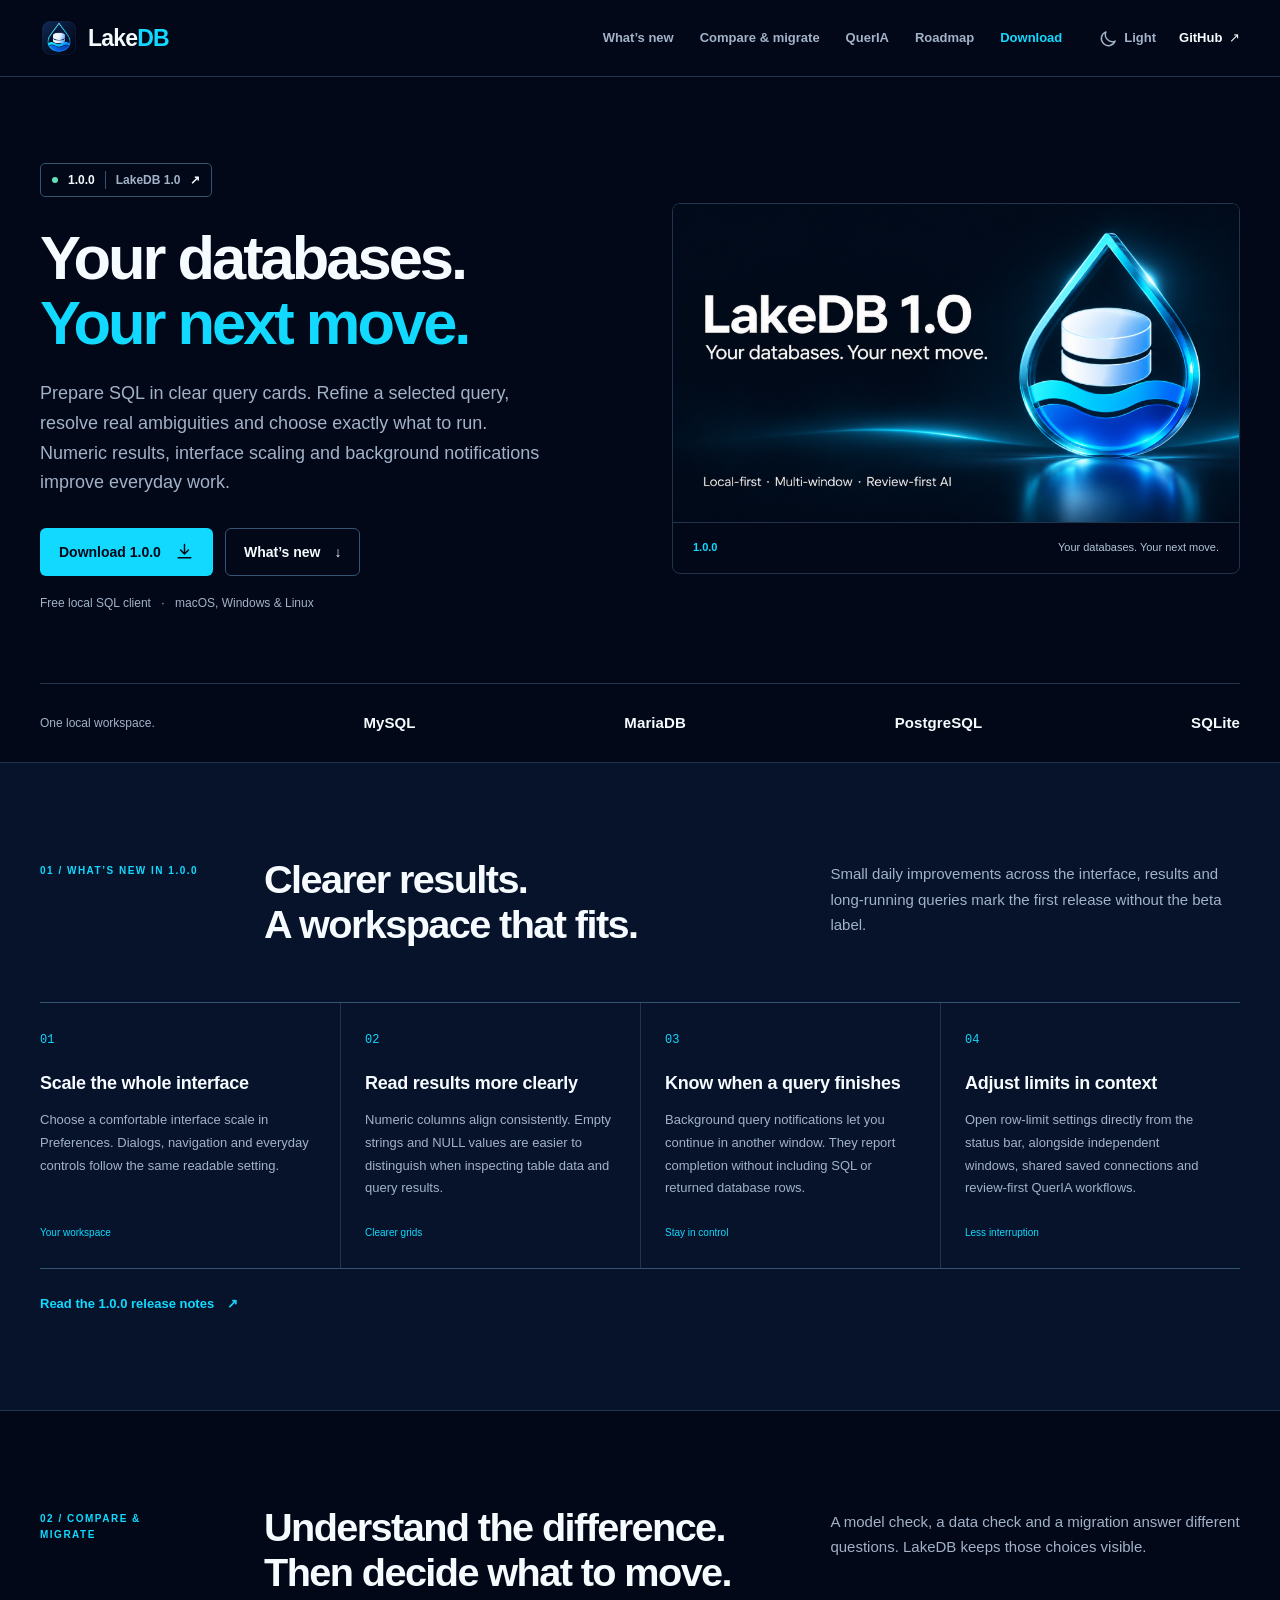
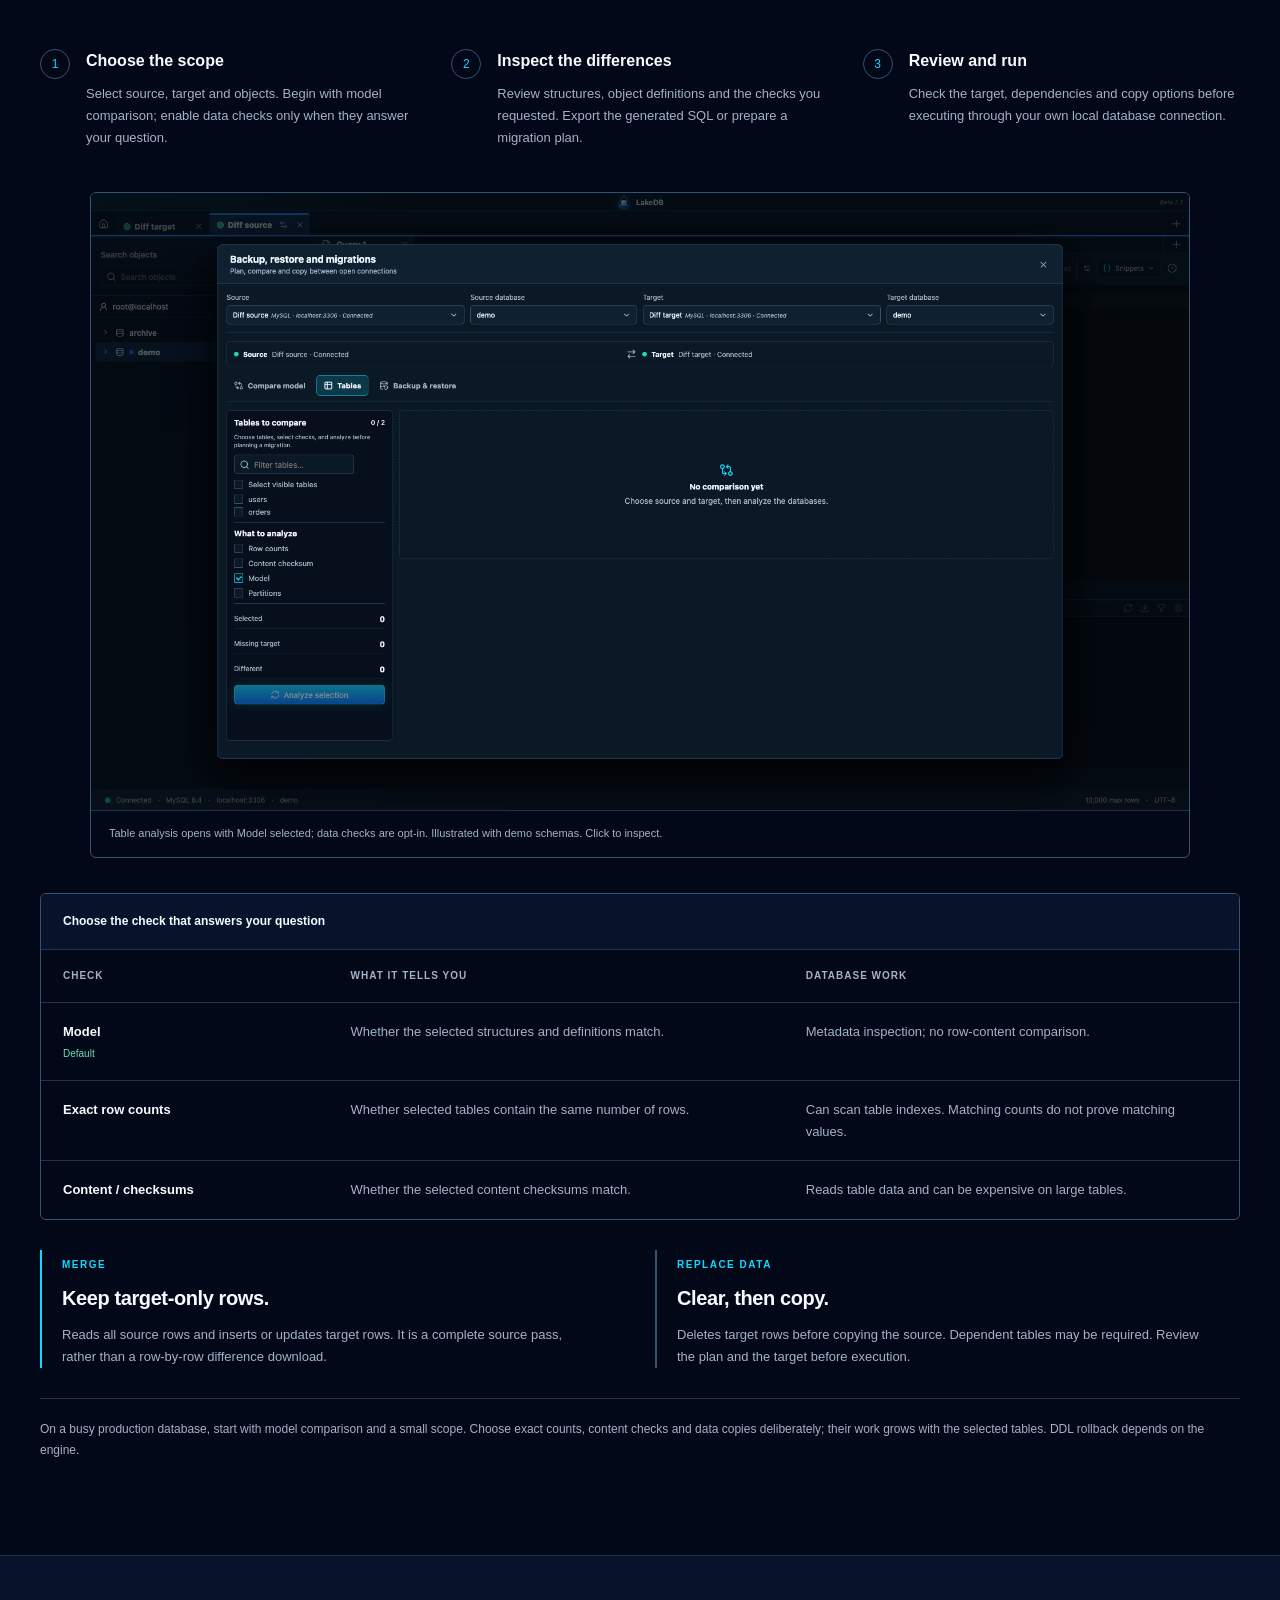
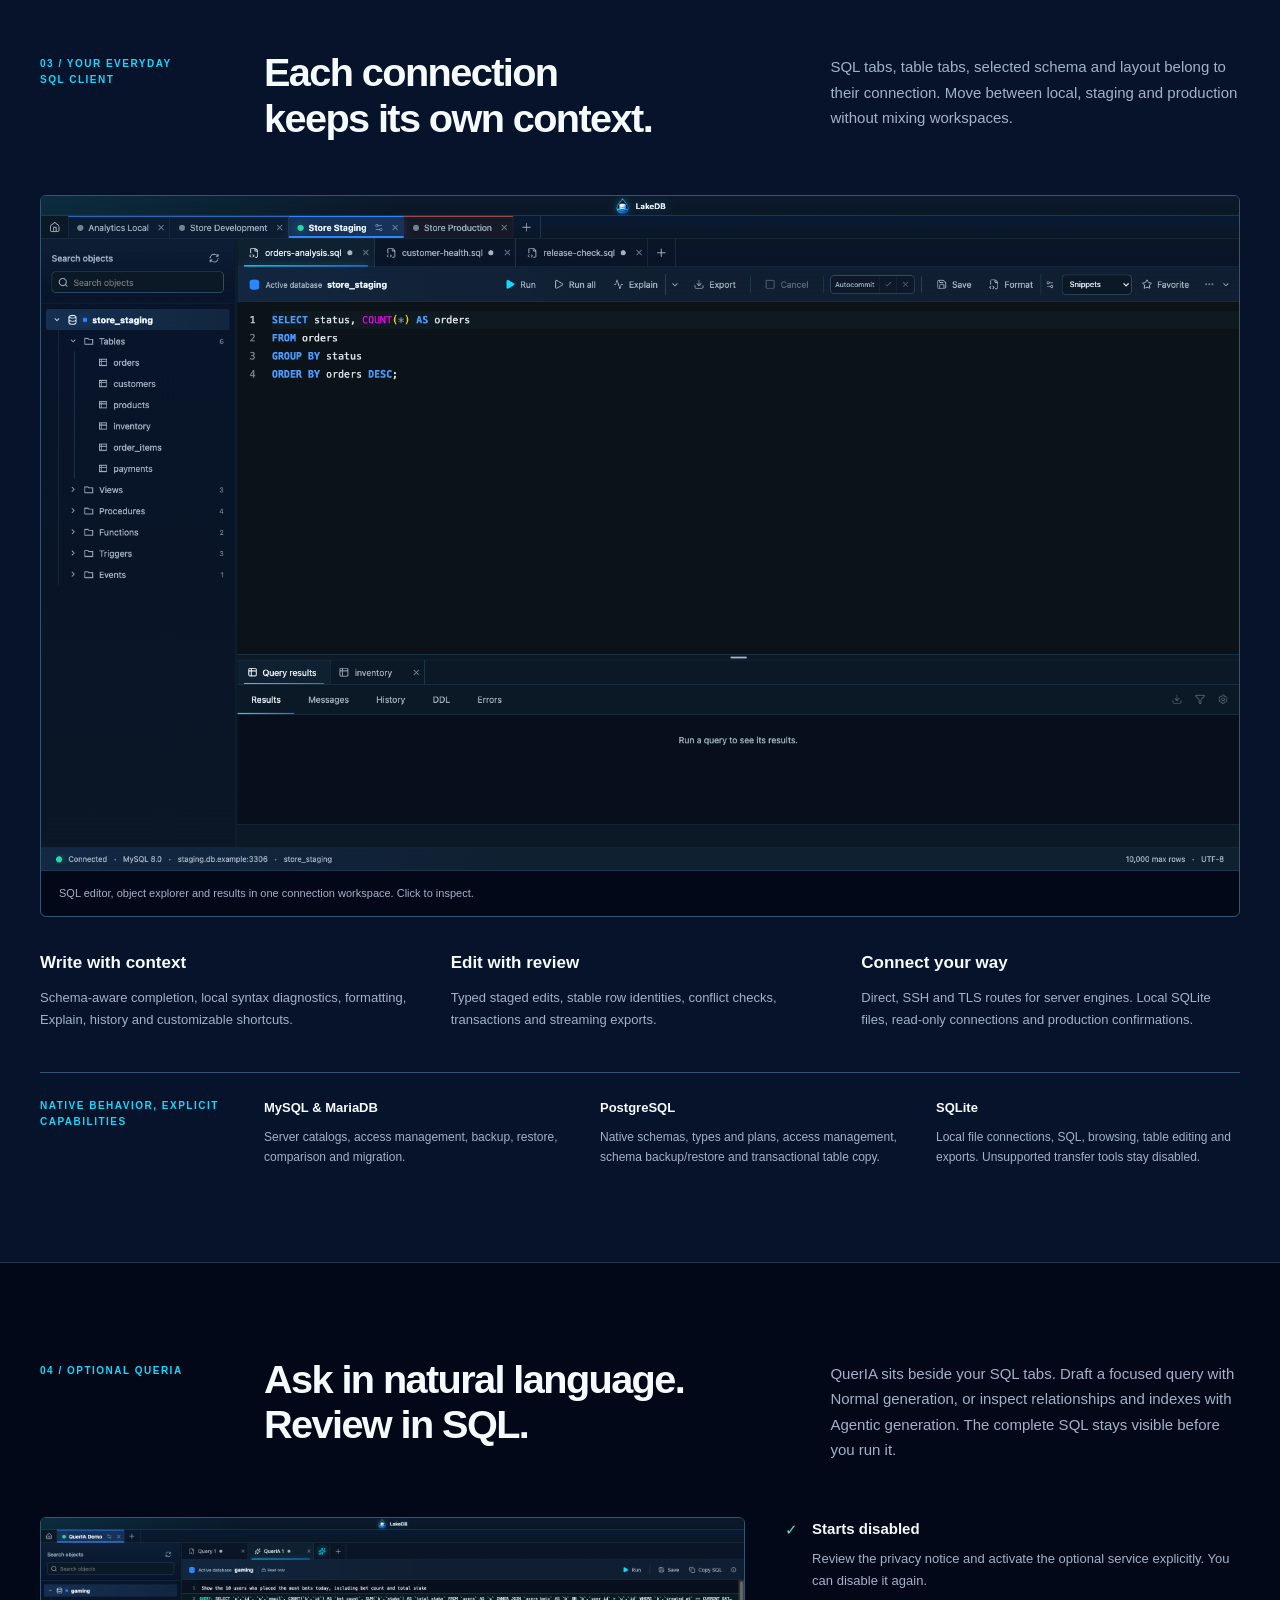
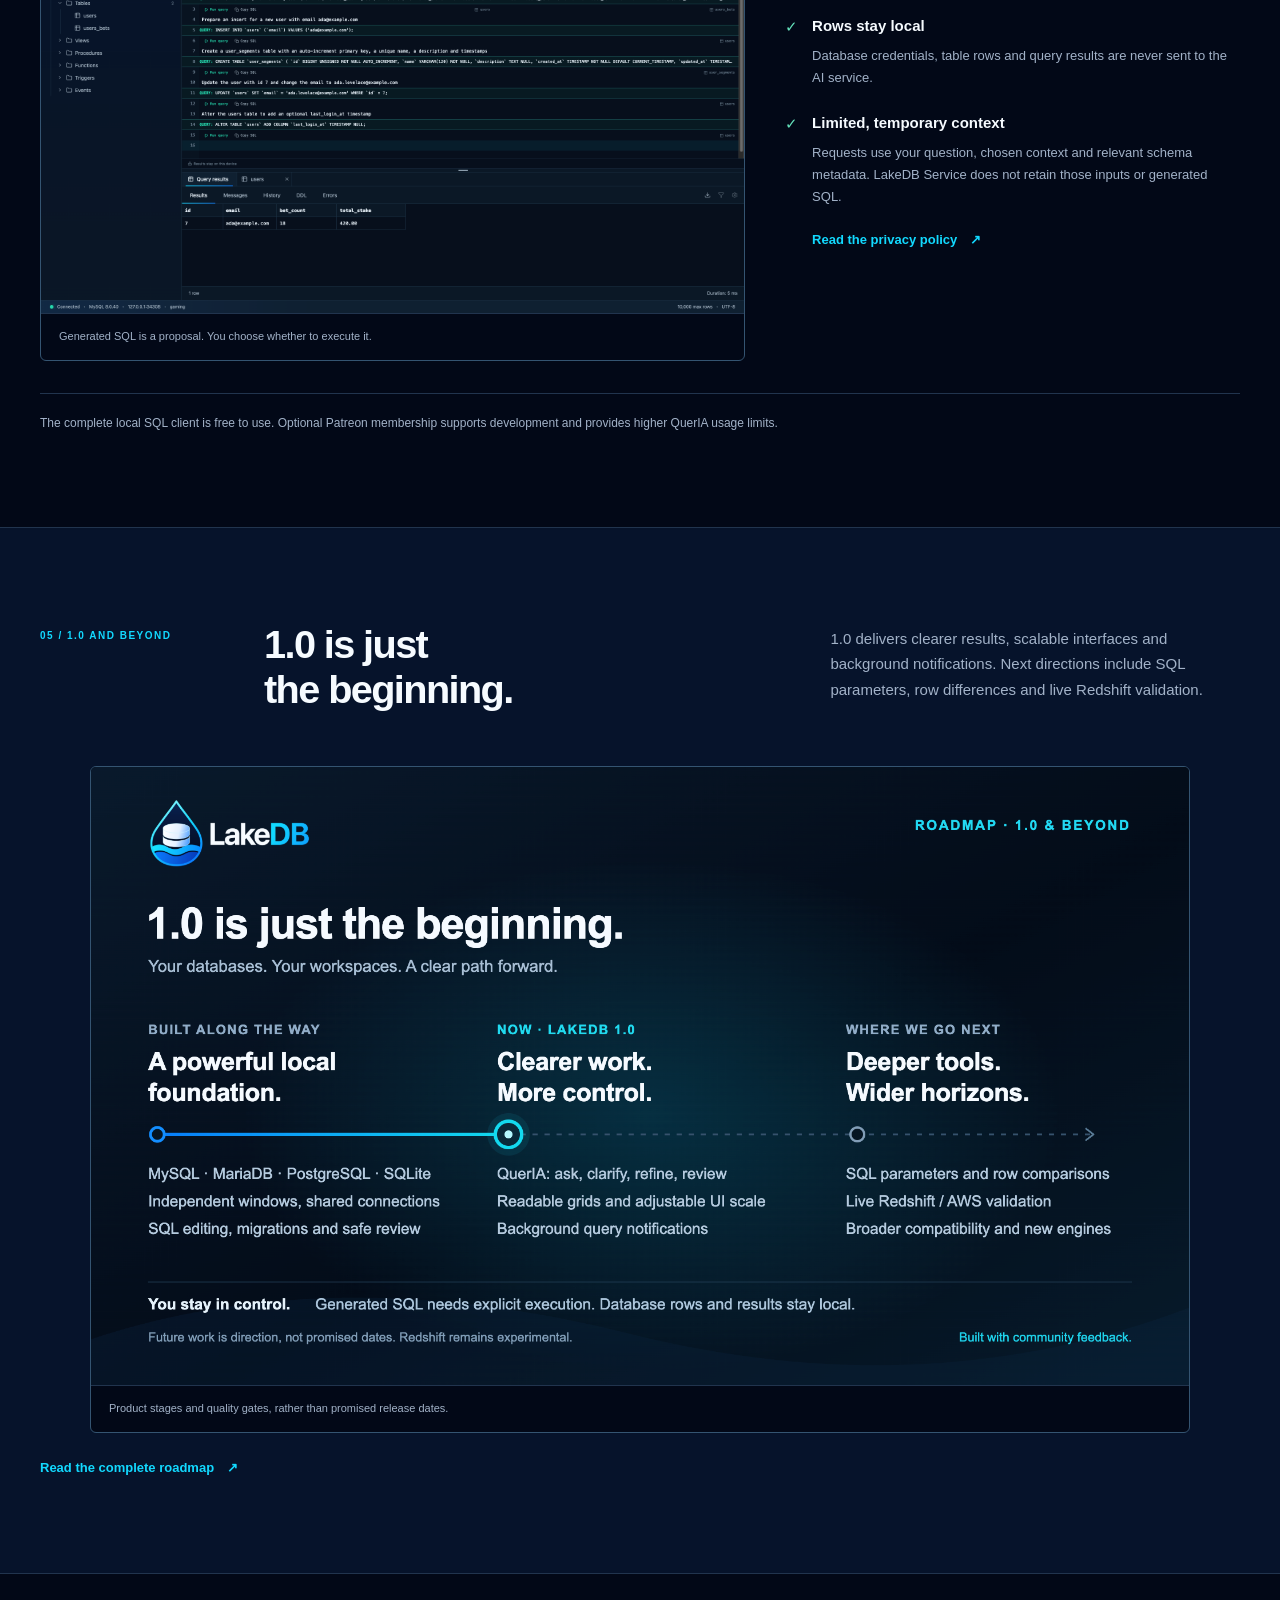
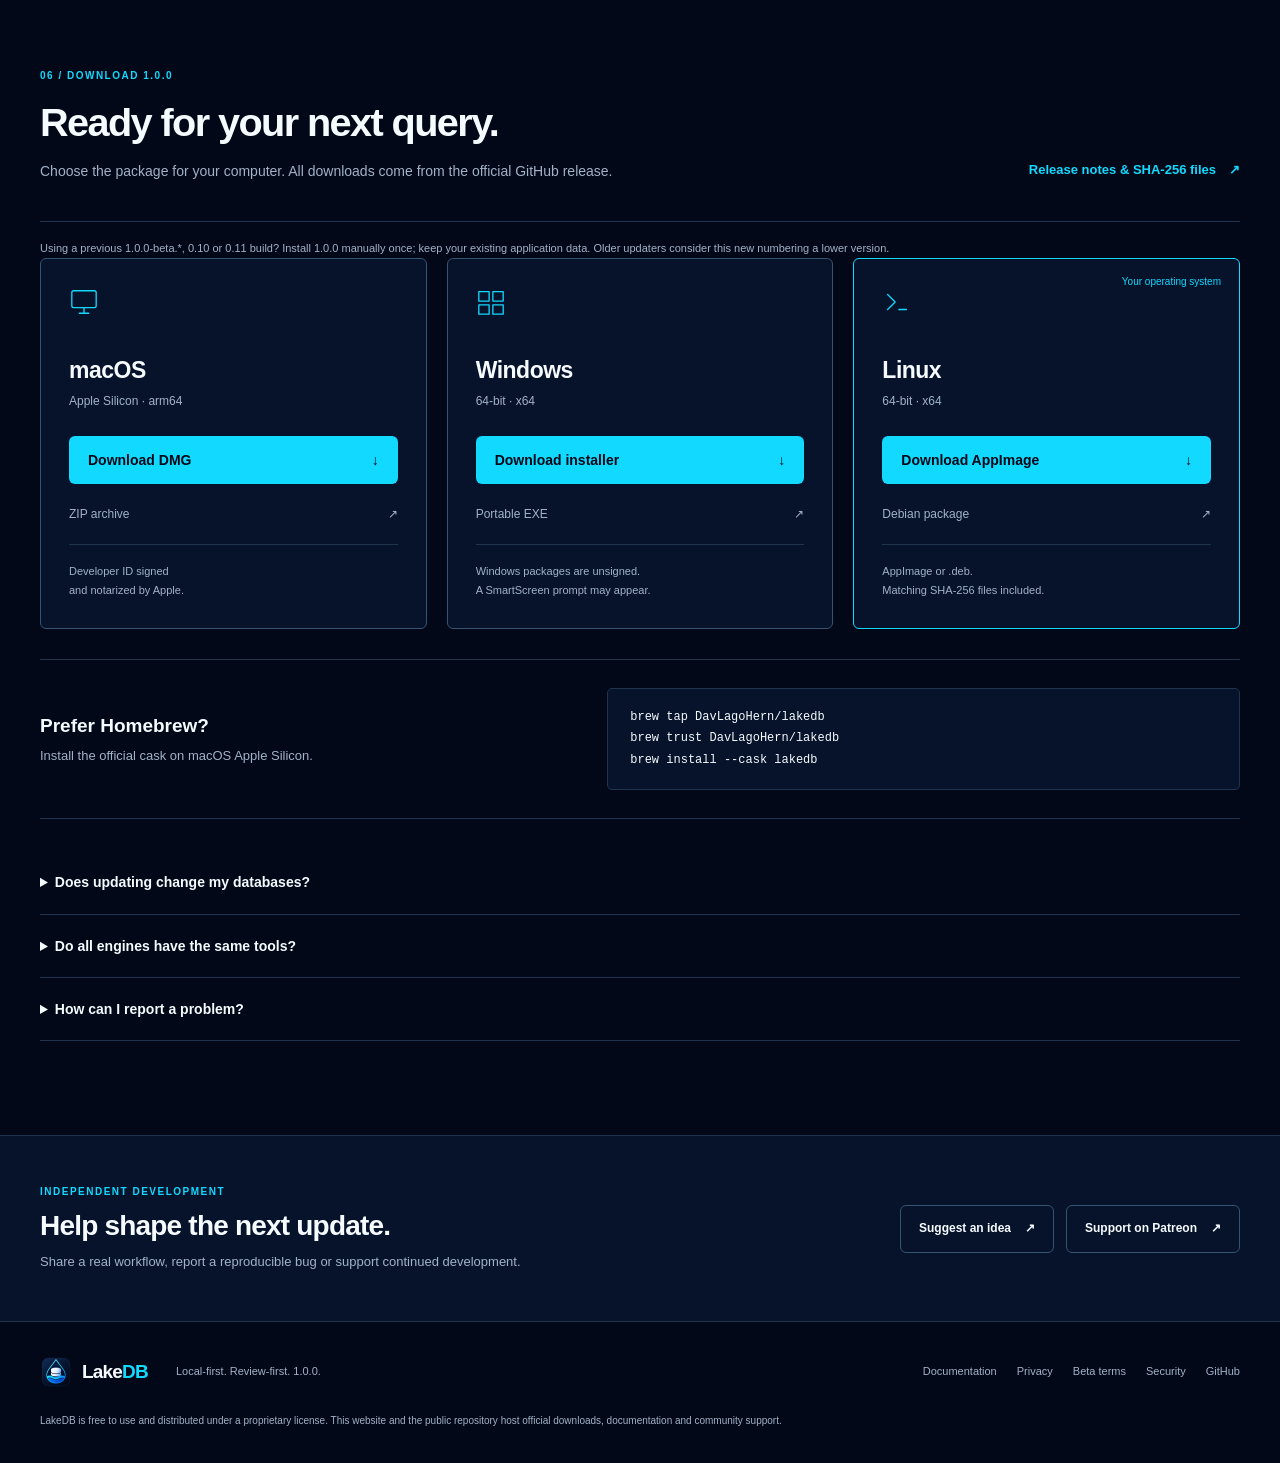
==== commit 35c35eaf: "docs: prepare LakeDB 1.0 launch and branded roadmap" ====
--- a/docs/index.html
+++ b/docs/index.html
@@ -8,8 +8,8 @@
     <meta name="application-name" content="LakeDB">
     <meta name="author" content="LakeDB">
     <meta name="robots" content="index, follow, max-image-preview:large">
-    <title>LakeDB 0.9.0 — Ask. Clarify. Run when ready.</title>
-    <meta name="description" content="A free, local-first desktop client for MySQL, MariaDB, PostgreSQL and SQLite. 0.9.0 adds clearer QuerIA cards, focused clarification, simpler Enterprise access and initial Redshift beta support.">
+    <title>LakeDB 1.0.0 — Your databases. Your next move.</title>
+    <meta name="description" content="A free, local-first desktop client for MySQL, MariaDB, PostgreSQL and SQLite. 1.0 adds clearer result grids, consistent interface scaling and background query notifications.">
     <link rel="canonical" href="https://davlagohern.github.io/LakeDB/">
     <link rel="alternate" hreflang="en" href="https://davlagohern.github.io/LakeDB/">
     <link rel="alternate" hreflang="x-default" href="https://davlagohern.github.io/LakeDB/">
@@ -17,20 +17,20 @@
     <meta property="og:type" content="website">
     <meta property="og:site_name" content="LakeDB">
     <meta property="og:locale" content="en_US">
-    <meta property="og:title" content="LakeDB 0.9.0 — Ask. Clarify. Run when ready.">
-    <meta property="og:description" content="Ask, clarify and review SQL before choosing Run. Initial Redshift support is available for beta testing; live AWS validation is pending.">
+    <meta property="og:title" content="LakeDB 1.0.0 — Your databases. Your next move.">
+    <meta property="og:description" content="Independent windows, readable results and optional review-first AI. Redshift remains experimental.">
     <meta property="og:url" content="https://davlagohern.github.io/LakeDB/">
-    <meta property="og:image" content="https://davlagohern.github.io/LakeDB/assets/releases/0.9.0/lakedb-0.9.0-1920x1080.png">
-    <meta property="og:image:secure_url" content="https://davlagohern.github.io/LakeDB/assets/releases/0.9.0/lakedb-0.9.0-1920x1080.png">
+    <meta property="og:image" content="https://davlagohern.github.io/LakeDB/assets/releases/1.0.0/lakedb-1.0.0-1920x1080.png">
+    <meta property="og:image:secure_url" content="https://davlagohern.github.io/LakeDB/assets/releases/1.0.0/lakedb-1.0.0-1920x1080.png">
     <meta property="og:image:type" content="image/png">
     <meta property="og:image:width" content="1920">
     <meta property="og:image:height" content="1080">
-    <meta property="og:image:alt" content="LakeDB 0.9.0: ask, clarify and run when ready">
+    <meta property="og:image:alt" content="LakeDB 1.0.0: ask, clarify and run when ready">
     <meta name="twitter:card" content="summary_large_image">
-    <meta name="twitter:title" content="LakeDB 0.9.0 — Ask. Clarify. Run when ready.">
+    <meta name="twitter:title" content="LakeDB 1.0.0 — Your databases. Your next move.">
     <meta name="twitter:description" content="A local-first database client with independent windows, shared saved connections and reviewable AI.">
-    <meta name="twitter:image" content="https://davlagohern.github.io/LakeDB/assets/releases/0.9.0/lakedb-0.9.0-1920x1080.png">
-    <meta name="twitter:image:alt" content="LakeDB 0.9.0 release artwork">
+    <meta name="twitter:image" content="https://davlagohern.github.io/LakeDB/assets/releases/1.0.0/lakedb-1.0.0-1920x1080.png">
+    <meta name="twitter:image:alt" content="LakeDB 1.0.0 release artwork">
     <script>
       (() => {
         try {
@@ -45,17 +45,17 @@
         "@type": "SoftwareApplication",
         "name": "LakeDB",
         "url": "https://davlagohern.github.io/LakeDB/",
-        "image": "https://davlagohern.github.io/LakeDB/assets/releases/0.9.0/lakedb-0.9.0-1920x1080.png",
+        "image": "https://davlagohern.github.io/LakeDB/assets/releases/1.0.0/lakedb-1.0.0-1920x1080.png",
         "screenshot": "https://davlagohern.github.io/LakeDB/assets/screenshots/multitab.png",
         "applicationCategory": "DeveloperApplication",
         "applicationSubCategory": "Database client",
         "operatingSystem": "macOS Apple Silicon, Windows x64, Linux x64",
-        "softwareVersion": "0.9.0",
+        "softwareVersion": "1.0.0",
         "description": "A local-first desktop client for MySQL, MariaDB, PostgreSQL and SQLite, with structure-first comparison, reviewable migrations and optional AI.",
-        "downloadUrl": "https://github.com/DavLagoHern/LakeDB/releases/tag/v0.9.0",
-        "releaseNotes": "https://github.com/DavLagoHern/LakeDB/releases/tag/v0.9.0",
+        "downloadUrl": "https://github.com/DavLagoHern/LakeDB/releases/tag/v1.0.0",
+        "releaseNotes": "https://github.com/DavLagoHern/LakeDB/releases/tag/v1.0.0",
         "isAccessibleForFree": true,
-        "offers": { "@type": "Offer", "price": "0", "priceCurrency": "EUR", "url": "https://github.com/DavLagoHern/LakeDB/releases/tag/v0.9.0" },
+        "offers": { "@type": "Offer", "price": "0", "priceCurrency": "EUR", "url": "https://github.com/DavLagoHern/LakeDB/releases/tag/v1.0.0" },
         "publisher": { "@type": "Person", "name": "David Lago", "url": "https://github.com/DavLagoHern" }
       }
     </script>
@@ -83,32 +83,32 @@
     <main id="main">
       <section class="hero shell" id="top" aria-labelledby="hero-title">
         <div class="hero-copy">
-          <a class="release-pill" href="https://github.com/DavLagoHern/LakeDB/releases/tag/v0.9.0"><span class="status-dot" aria-hidden="true"></span> 0.9.0 <span class="release-pill__detail">Clearer QuerIA</span><span aria-hidden="true">↗</span></a>
-          <h1 id="hero-title">Ask. Clarify.<br><span>Run when ready.</span></h1>
-          <p class="hero-description">Prepare SQL in clear query cards. Refine a selected query, resolve real ambiguities and choose exactly what to run. Initial Redshift support is available for beta testing; live AWS validation is pending.</p>
+          <a class="release-pill" href="https://github.com/DavLagoHern/LakeDB/releases/tag/v1.0.0"><span class="status-dot" aria-hidden="true"></span> 1.0.0 <span class="release-pill__detail">LakeDB 1.0</span><span aria-hidden="true">↗</span></a>
+          <h1 id="hero-title">Your databases.<br><span>Your next move.</span></h1>
+          <p class="hero-description">Prepare SQL in clear query cards. Refine a selected query, resolve real ambiguities and choose exactly what to run. Numeric results, interface scaling and background notifications improve everyday work.</p>
           <div class="hero-actions">
-            <a class="button button-primary" href="#downloads">Download 0.9.0 <svg aria-hidden="true" viewBox="0 0 24 24"><path d="M12 3v12m0 0 5-5m-5 5-5-5M4 20h16"/></svg></a>
+            <a class="button button-primary" href="#downloads">Download 1.0.0 <svg aria-hidden="true" viewBox="0 0 24 24"><path d="M12 3v12m0 0 5-5m-5 5-5-5M4 20h16"/></svg></a>
             <a class="button button-secondary" href="#updates">What’s new <span aria-hidden="true">↓</span></a>
           </div>
           <p class="hero-platforms">Free local SQL client <span aria-hidden="true">·</span> macOS, Windows &amp; Linux</p>
         </div>
         <figure class="hero-artwork">
-          <img src="assets/releases/0.9.0/lakedb-0.9.0-1920x1080.png" alt="LakeDB 0.9.0 presents ask, clarify and run when ready" width="1920" height="1080" fetchpriority="high" decoding="async">
-          <figcaption><span>0.9.0</span> Ask. Clarify. Run when ready.</figcaption>
+          <img src="assets/releases/1.0.0/lakedb-1.0.0-1920x1080.png" alt="LakeDB 1.0 launch artwork with the official database droplet: Your databases. Your next move." width="1920" height="1080" fetchpriority="high" decoding="async">
+          <figcaption><span>1.0.0</span> Your databases. Your next move.</figcaption>
         </figure>
         <div class="engine-strip" aria-label="Supported database engines"><span>One local workspace.</span><strong>MySQL</strong><strong>MariaDB</strong><strong>PostgreSQL</strong><strong>SQLite</strong></div>
       </section>
 
       <section class="section section-tinted" id="updates" aria-labelledby="updates-title">
         <div class="shell">
-          <div class="section-heading"><p class="eyebrow">01 / What’s new in 0.9.0</p><h2 id="updates-title">Keep each query clear.<br>Choose your next step.</h2><p>Separate SQL cards, focused clarification and explicit execution make QuerIA easier to follow.</p></div>
+          <div class="section-heading"><p class="eyebrow">01 / What’s new in 1.0.0</p><h2 id="updates-title">Clearer results.<br>A workspace that fits.</h2><p>Small daily improvements across the interface, results and long-running queries mark the first release without the beta label.</p></div>
           <div class="update-grid">
-            <article><span class="feature-number">01</span><h3>A card for each query</h3><p>Each request owns its SQL and numbered Run action. Review it before executing; generating SQL does not run it.</p><span class="feature-tag">Explicit execution</span></article>
-            <article><span class="feature-number">02</span><h3>Refine or ask independently</h3><p>Refine a selected query with its previous question and SQL. Focused clarification resolves real ambiguity after metadata inspection. Rows and results stay local.</p><span class="feature-tag">Clearer context</span></article>
-            <article><span class="feature-number">03</span><h3>Simpler Enterprise access</h3><p>Login connects to your assigned organization. Pending requests keep a Check access action so you can continue after approval without starting over.</p><span class="feature-tag">You choose when to leave</span></article>
-            <article><span class="feature-number">04</span><h3>Initial Redshift support</h3><p>Choose the official AWS Python connector or AWS Data API. Live AWS validation is pending before stable 1.0. Unsupported tools remain disabled.</p><span class="feature-tag">Beta testing</span></article>
+            <article><span class="feature-number">01</span><h3>Scale the whole interface</h3><p>Choose a comfortable interface scale in Preferences. Dialogs, navigation and everyday controls follow the same readable setting.</p><span class="feature-tag">Your workspace</span></article>
+            <article><span class="feature-number">02</span><h3>Read results more clearly</h3><p>Numeric columns align consistently. Empty strings and NULL values are easier to distinguish when inspecting table data and query results.</p><span class="feature-tag">Clearer grids</span></article>
+            <article><span class="feature-number">03</span><h3>Know when a query finishes</h3><p>Background query notifications let you continue in another window. They report completion without including SQL or returned database rows.</p><span class="feature-tag">Stay in control</span></article>
+            <article><span class="feature-number">04</span><h3>Adjust limits in context</h3><p>Open row-limit settings directly from the status bar, alongside independent windows, shared saved connections and review-first QuerIA workflows.</p><span class="feature-tag">Less interruption</span></article>
           </div>
-          <a class="text-link section-link" href="https://github.com/DavLagoHern/LakeDB/releases/tag/v0.9.0">Read the 0.9.0 release notes <span aria-hidden="true">↗</span></a>
+          <a class="text-link section-link" href="https://github.com/DavLagoHern/LakeDB/releases/tag/v1.0.0">Read the 1.0.0 release notes <span aria-hidden="true">↗</span></a>
         </div>
       </section>
 
@@ -154,16 +154,16 @@
       </section>
 
       <section class="section section-tinted" id="roadmap" aria-labelledby="roadmap-title">
-          <div class="shell"><div class="section-heading"><p class="eyebrow">05 / Road to 1.0</p><h2 id="roadmap-title">Useful today.<br>Getting ready for 1.0.</h2><p>0.9.0 improves QuerIA and adds initial Redshift transports. Live AWS tests, compatibility checks and trusted distribution remain gates before stable 1.0.</p></div><figure class="product-capture roadmap-capture"><button class="media-button" type="button" data-lightbox="assets/roadmap/lakedb-roadmap-0.9.0.png" aria-label="Enlarge the LakeDB 0.9.0 roadmap"><img src="assets/roadmap/lakedb-roadmap-0.9.0.png" alt="LakeDB roadmap: SQL foundation, QuerIA, SQLite, native PostgreSQL, 0.9.0 clearer QuerIA and initial Redshift support, and validation gates toward 1.0" width="1920" height="1080" loading="lazy" decoding="async"></button><figcaption>Product stages and quality gates, rather than promised release dates.</figcaption></figure><a class="text-link section-link" href="ROADMAP.md">Read the complete roadmap <span aria-hidden="true">↗</span></a></div>
+          <div class="shell"><div class="section-heading"><p class="eyebrow">05 / 1.0 and beyond</p><h2 id="roadmap-title">1.0 is just<br>the beginning.</h2><p>1.0 delivers clearer results, scalable interfaces and background notifications. Next directions include SQL parameters, row differences and live Redshift validation.</p></div><figure class="product-capture roadmap-capture"><button class="media-button" type="button" data-lightbox="assets/roadmap/lakedb-roadmap-1.0.0.png" aria-label="Enlarge the LakeDB 1.0.0 roadmap"><img src="assets/roadmap/lakedb-roadmap-1.0.0.png" alt="LakeDB 1.0 roadmap: established database tools, clearer workspaces and results, then SQL parameters, row comparisons and Redshift validation" width="1920" height="1080" loading="lazy" decoding="async"></button><figcaption>Product stages and quality gates, rather than promised release dates.</figcaption></figure><a class="text-link section-link" href="ROADMAP.md">Read the complete roadmap <span aria-hidden="true">↗</span></a></div>
       </section>
 
       <section class="section downloads" id="downloads" aria-labelledby="downloads-title">
-        <div class="shell"><div class="download-heading"><div><p class="eyebrow">06 / Download 0.9.0</p><h2 id="downloads-title">Ready for your next query.</h2><p>Choose the package for your computer. All downloads come from the official GitHub release.</p></div><a class="text-link" href="https://github.com/DavLagoHern/LakeDB/releases/tag/v0.9.0">Release notes &amp; SHA-256 files <span aria-hidden="true">↗</span></a></div>
-          <p class="signing-note">Using a previous 1.0.0-beta.*, 0.10 or 0.11 build? Install 0.9.0 manually once; keep your existing application data. Older updaters consider this new numbering a lower version.</p>
+        <div class="shell"><div class="download-heading"><div><p class="eyebrow">06 / Download 1.0.0</p><h2 id="downloads-title">Ready for your next query.</h2><p>Choose the package for your computer. All downloads come from the official GitHub release.</p></div><a class="text-link" href="https://github.com/DavLagoHern/LakeDB/releases/tag/v1.0.0">Release notes &amp; SHA-256 files <span aria-hidden="true">↗</span></a></div>
+          <p class="signing-note">Using a previous 1.0.0-beta.*, 0.10 or 0.11 build? Install 1.0.0 manually once; keep your existing application data. Older updaters consider this new numbering a lower version.</p>
           <div class="download-grid">
-            <article data-platform="mac"><svg class="platform-icon" aria-hidden="true" viewBox="0 0 32 32"><rect x="3" y="4" width="26" height="18" rx="2"/><path d="M11 28h10M16 22v6"/></svg><h3>macOS</h3><p class="architecture">Apple Silicon · arm64</p><a class="button button-primary" href="https://github.com/DavLagoHern/LakeDB/releases/download/v0.9.0/LakeDB-0.9.0-mac-arm64.dmg">Download DMG <span aria-hidden="true">↓</span></a><a class="package-alternative" href="https://github.com/DavLagoHern/LakeDB/releases/download/v0.9.0/LakeDB-0.9.0-mac-arm64.zip">ZIP archive <span aria-hidden="true">↗</span></a><p class="signing-note">Developer ID signed<br>and notarized by Apple.</p></article>
-            <article data-platform="windows"><svg class="platform-icon" aria-hidden="true" viewBox="0 0 32 32"><path d="M3 5h11v10H3zM18 5h11v10H18zM3 19h11v10H3zM18 19h11v10H18z"/></svg><h3>Windows</h3><p class="architecture">64-bit · x64</p><a class="button button-primary" href="https://github.com/DavLagoHern/LakeDB/releases/download/v0.9.0/LakeDB-0.9.0-win-x64-setup.exe">Download installer <span aria-hidden="true">↓</span></a><a class="package-alternative" href="https://github.com/DavLagoHern/LakeDB/releases/download/v0.9.0/LakeDB-0.9.0-win-x64-portable.exe">Portable EXE <span aria-hidden="true">↗</span></a><p class="signing-note">Beta packages are unsigned.<br>A SmartScreen prompt may appear.</p></article>
-            <article data-platform="linux"><svg class="platform-icon" aria-hidden="true" viewBox="0 0 32 32"><path d="M6 8l8 8-8 8M18 24h8"/></svg><h3>Linux</h3><p class="architecture">64-bit · x64</p><a class="button button-primary" href="https://github.com/DavLagoHern/LakeDB/releases/download/v0.9.0/LakeDB-0.9.0-linux-x86_64.AppImage">Download AppImage <span aria-hidden="true">↓</span></a><a class="package-alternative" href="https://github.com/DavLagoHern/LakeDB/releases/download/v0.9.0/LakeDB-0.9.0-linux-amd64.deb">Debian package <span aria-hidden="true">↗</span></a><p class="signing-note">AppImage or .deb.<br>Matching SHA-256 files included.</p></article>
+            <article data-platform="mac"><svg class="platform-icon" aria-hidden="true" viewBox="0 0 32 32"><rect x="3" y="4" width="26" height="18" rx="2"/><path d="M11 28h10M16 22v6"/></svg><h3>macOS</h3><p class="architecture">Apple Silicon · arm64</p><a class="button button-primary" href="https://github.com/DavLagoHern/LakeDB/releases/download/v1.0.0/LakeDB-1.0.0-mac-arm64.dmg">Download DMG <span aria-hidden="true">↓</span></a><a class="package-alternative" href="https://github.com/DavLagoHern/LakeDB/releases/download/v1.0.0/LakeDB-1.0.0-mac-arm64.zip">ZIP archive <span aria-hidden="true">↗</span></a><p class="signing-note">Developer ID signed<br>and notarized by Apple.</p></article>
+            <article data-platform="windows"><svg class="platform-icon" aria-hidden="true" viewBox="0 0 32 32"><path d="M3 5h11v10H3zM18 5h11v10H18zM3 19h11v10H3zM18 19h11v10H18z"/></svg><h3>Windows</h3><p class="architecture">64-bit · x64</p><a class="button button-primary" href="https://github.com/DavLagoHern/LakeDB/releases/download/v1.0.0/LakeDB-1.0.0-win-x64-setup.exe">Download installer <span aria-hidden="true">↓</span></a><a class="package-alternative" href="https://github.com/DavLagoHern/LakeDB/releases/download/v1.0.0/LakeDB-1.0.0-win-x64-portable.exe">Portable EXE <span aria-hidden="true">↗</span></a><p class="signing-note">Windows packages are unsigned.<br>A SmartScreen prompt may appear.</p></article>
+            <article data-platform="linux"><svg class="platform-icon" aria-hidden="true" viewBox="0 0 32 32"><path d="M6 8l8 8-8 8M18 24h8"/></svg><h3>Linux</h3><p class="architecture">64-bit · x64</p><a class="button button-primary" href="https://github.com/DavLagoHern/LakeDB/releases/download/v1.0.0/LakeDB-1.0.0-linux-x86_64.AppImage">Download AppImage <span aria-hidden="true">↓</span></a><a class="package-alternative" href="https://github.com/DavLagoHern/LakeDB/releases/download/v1.0.0/LakeDB-1.0.0-linux-amd64.deb">Debian package <span aria-hidden="true">↗</span></a><p class="signing-note">AppImage or .deb.<br>Matching SHA-256 files included.</p></article>
           </div>
           <div class="homebrew"><div><h3>Prefer Homebrew?</h3><p>Install the official cask on macOS Apple Silicon.</p></div><pre><code>brew tap DavLagoHern/lakedb
 brew trust DavLagoHern/lakedb
@@ -175,7 +175,7 @@
       <section class="community-strip" aria-labelledby="community-title"><div class="shell community-inner"><div><p class="eyebrow">Independent development</p><h2 id="community-title">Help shape the next update.</h2><p>Share a real workflow, report a reproducible bug or support continued development.</p></div><div class="community-actions"><a class="button button-secondary" href="https://github.com/DavLagoHern/LakeDB/discussions/categories/ideas">Suggest an idea <span aria-hidden="true">↗</span></a><a class="button button-secondary" href="https://www.patreon.com/LakeDB/membership">Support on Patreon <span aria-hidden="true">↗</span></a></div></div></section>
     </main>
 
-    <footer class="site-footer"><div class="shell footer-inner"><a class="brand" href="#top" aria-label="Back to top"><img src="assets/lakedb-app-icon.png" alt="" width="32" height="32"><span>Lake<span>DB</span></span></a><p>Local-first. Review-first. 0.9.0.</p><nav aria-label="Footer navigation"><a href="https://github.com/DavLagoHern/LakeDB/wiki">Documentation</a><a href="PRIVACY.md">Privacy</a><a href="TERMS.md">Beta terms</a><a href="https://github.com/DavLagoHern/LakeDB/security/policy">Security</a><a href="https://github.com/DavLagoHern/LakeDB">GitHub</a></nav></div><p class="shell license-note">LakeDB is free to use and distributed under a proprietary license. This website and the public repository host official downloads, documentation and community support.</p></footer>
+    <footer class="site-footer"><div class="shell footer-inner"><a class="brand" href="#top" aria-label="Back to top"><img src="assets/lakedb-app-icon.png" alt="" width="32" height="32"><span>Lake<span>DB</span></span></a><p>Local-first. Review-first. 1.0.0.</p><nav aria-label="Footer navigation"><a href="https://github.com/DavLagoHern/LakeDB/wiki">Documentation</a><a href="PRIVACY.md">Privacy</a><a href="TERMS.md">Beta terms</a><a href="https://github.com/DavLagoHern/LakeDB/security/policy">Security</a><a href="https://github.com/DavLagoHern/LakeDB">GitHub</a></nav></div><p class="shell license-note">LakeDB is free to use and distributed under a proprietary license. This website and the public repository host official downloads, documentation and community support.</p></footer>
     <dialog class="lightbox" data-lightbox-dialog aria-label="Expanded LakeDB image"><button type="button" aria-label="Close image" data-lightbox-close><svg aria-hidden="true" viewBox="0 0 24 24"><path d="m6 6 12 12M18 6 6 18"/></svg></button><img alt="" data-lightbox-image></dialog>
     <script src="site.js"></script>
   </body>
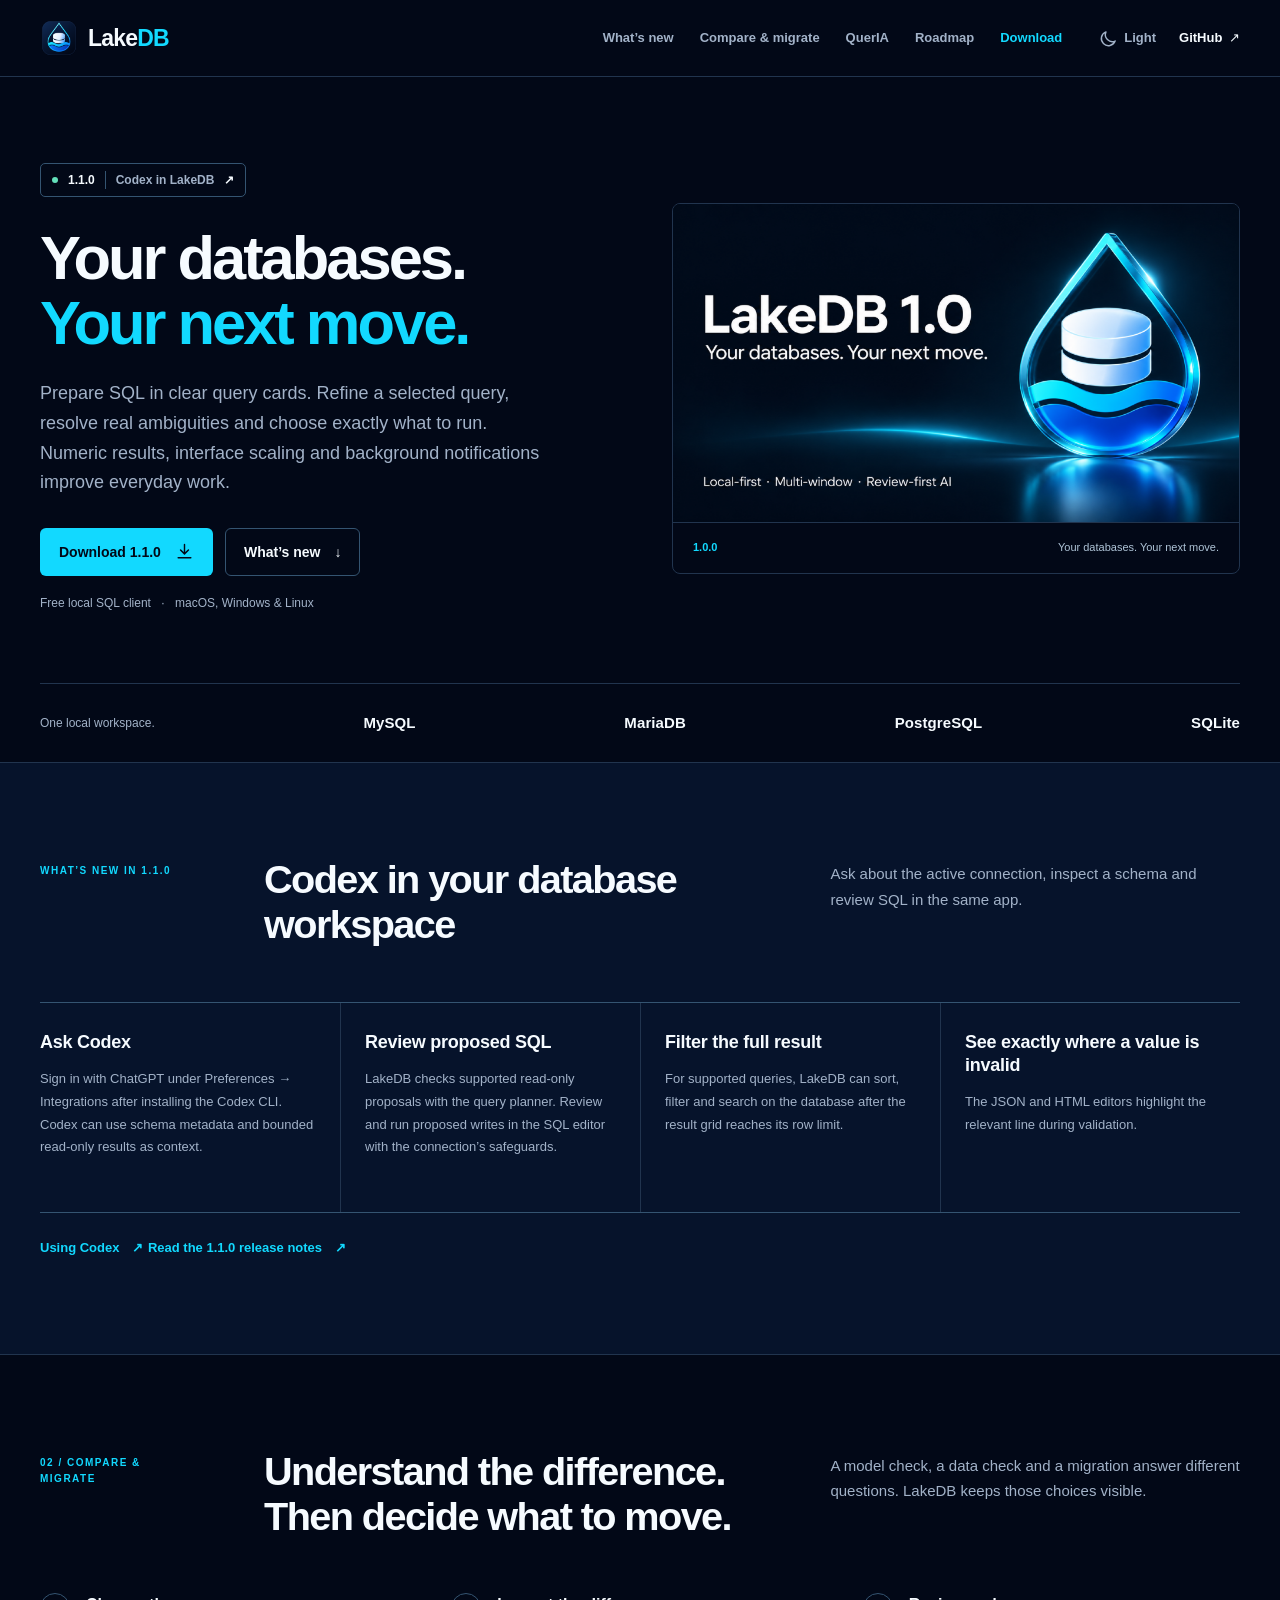
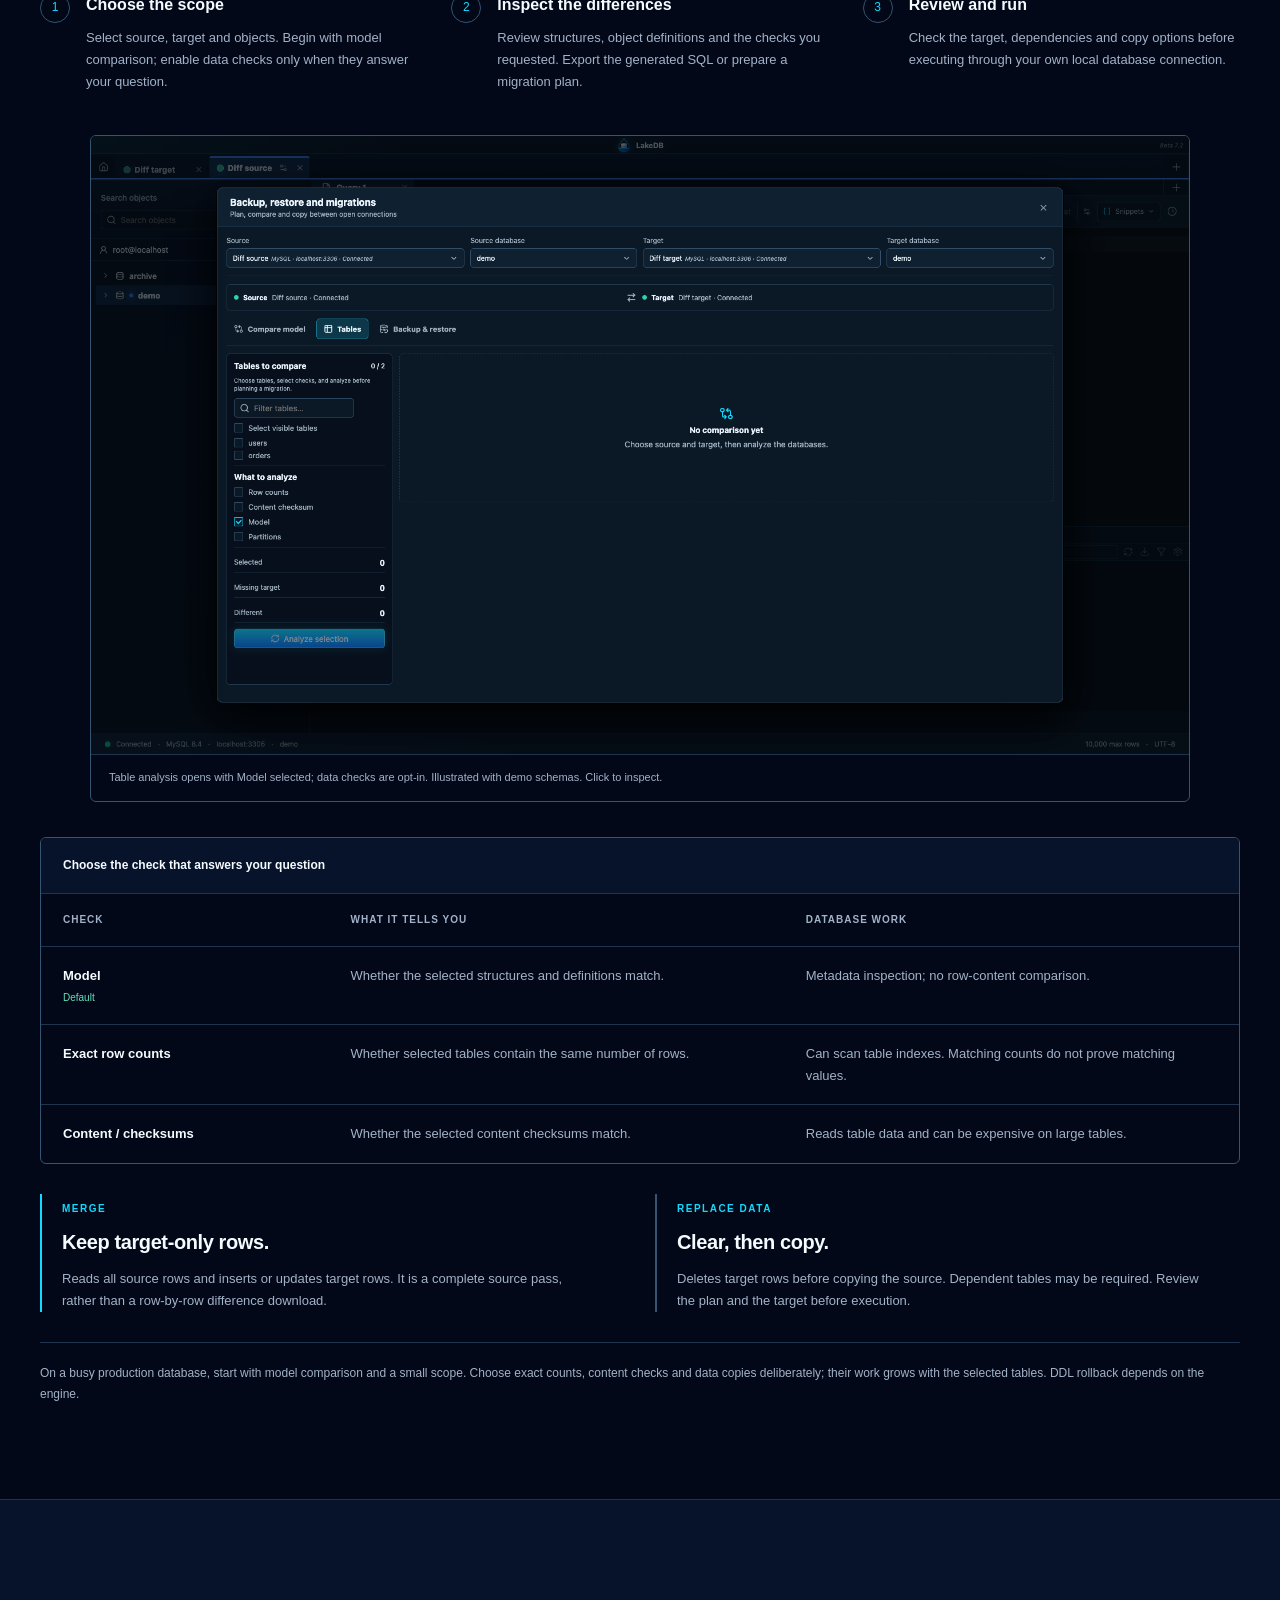
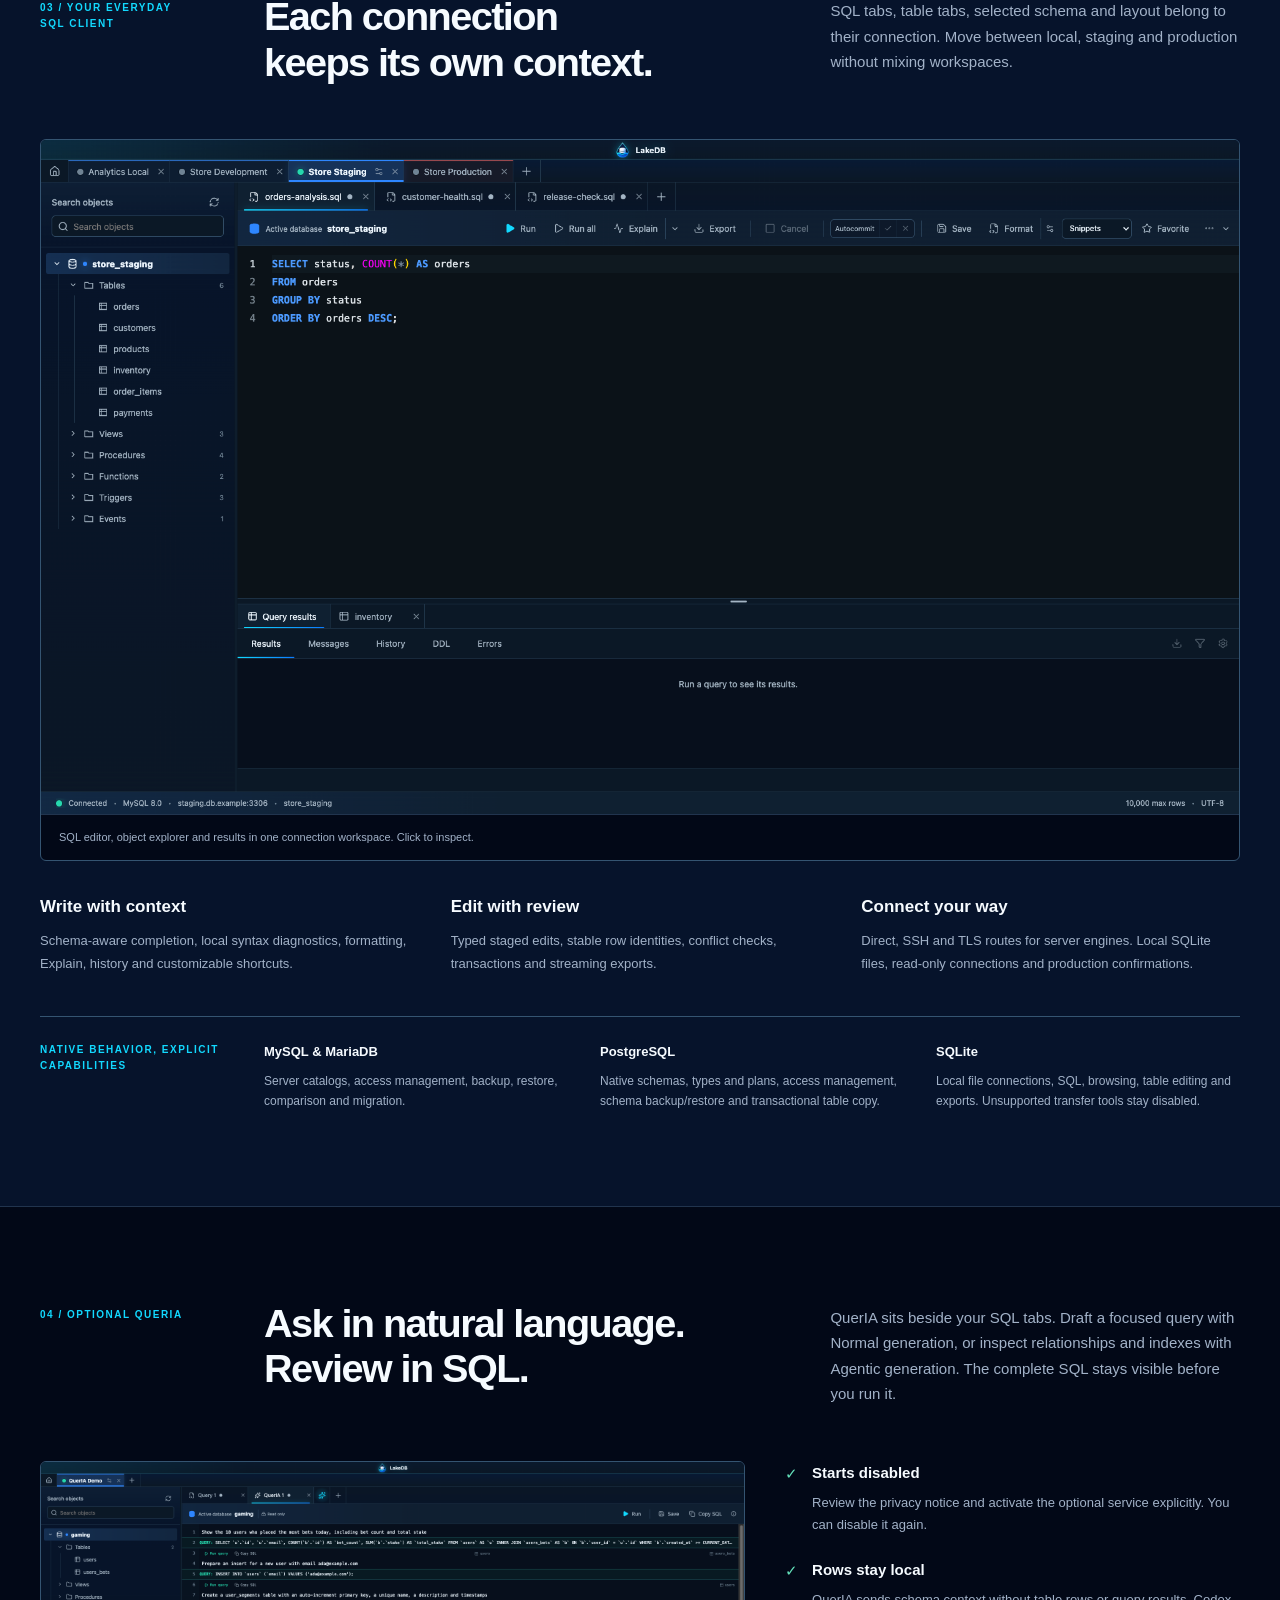
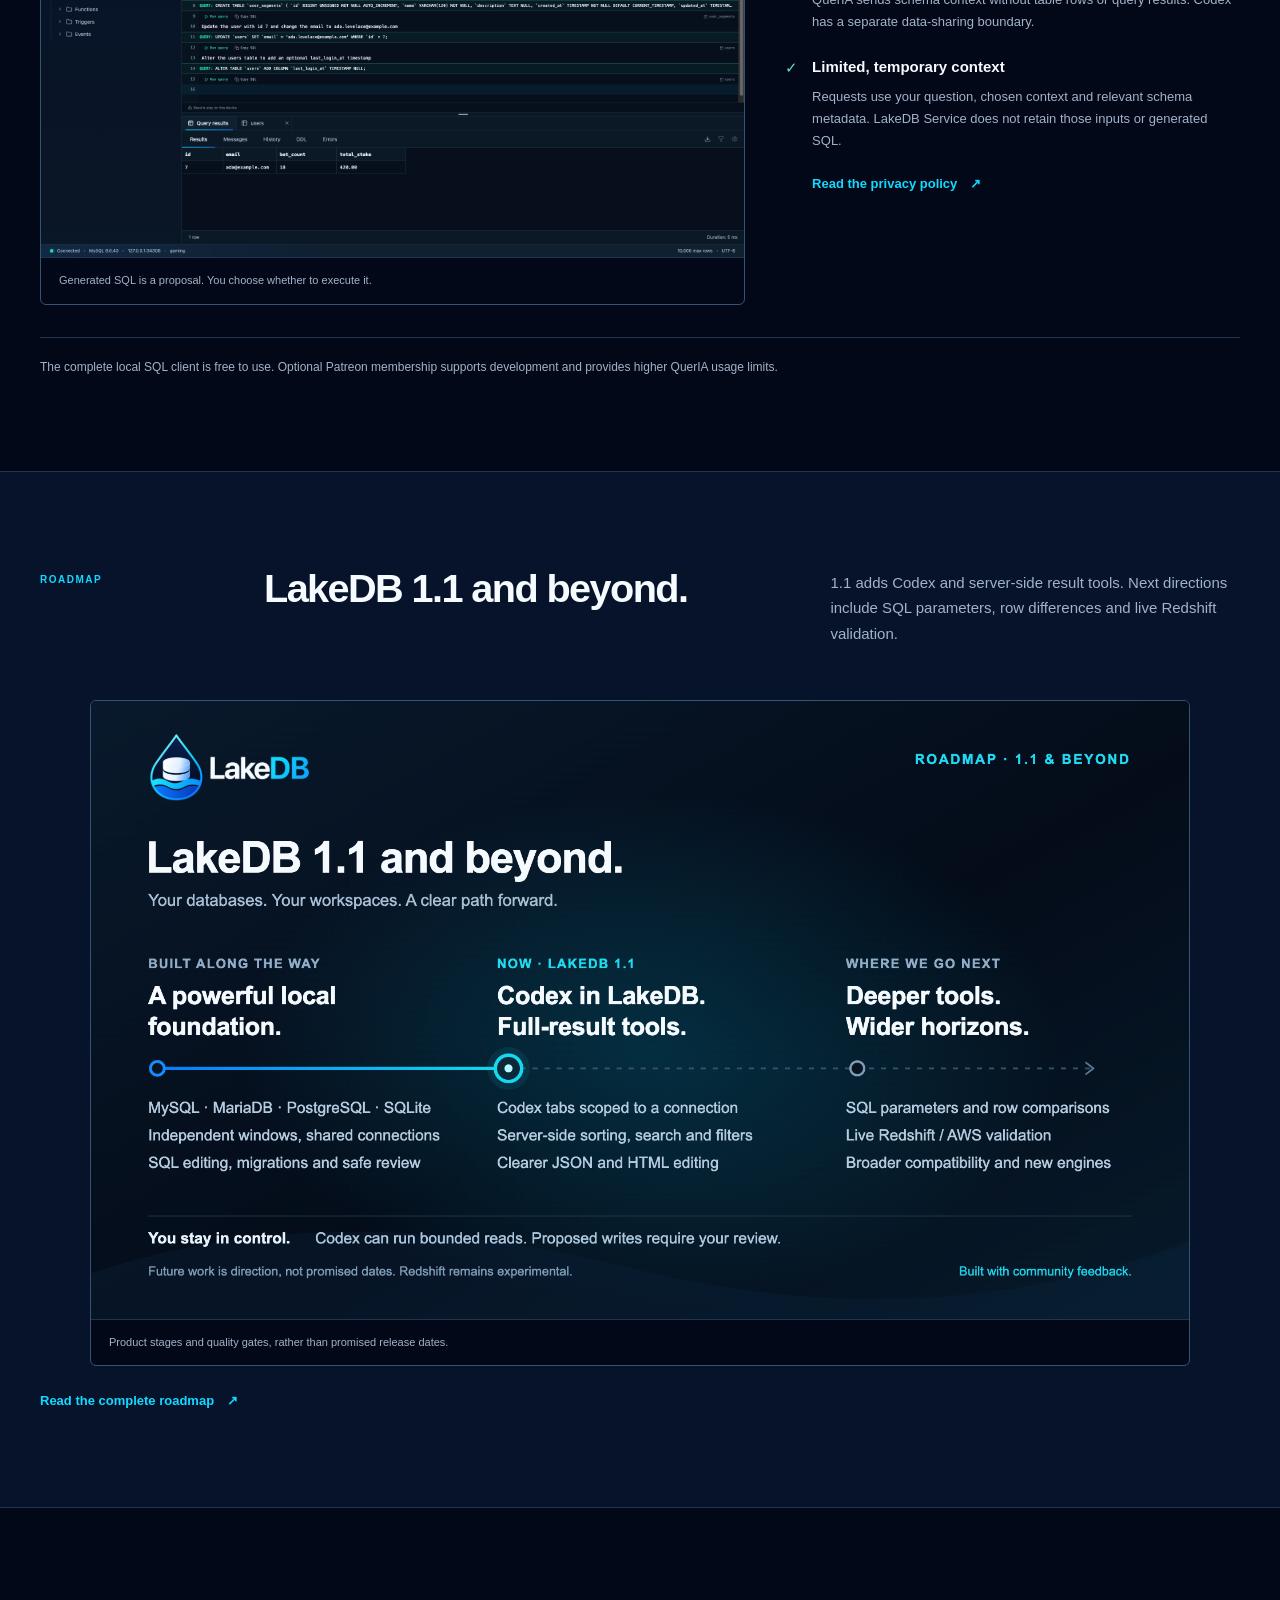
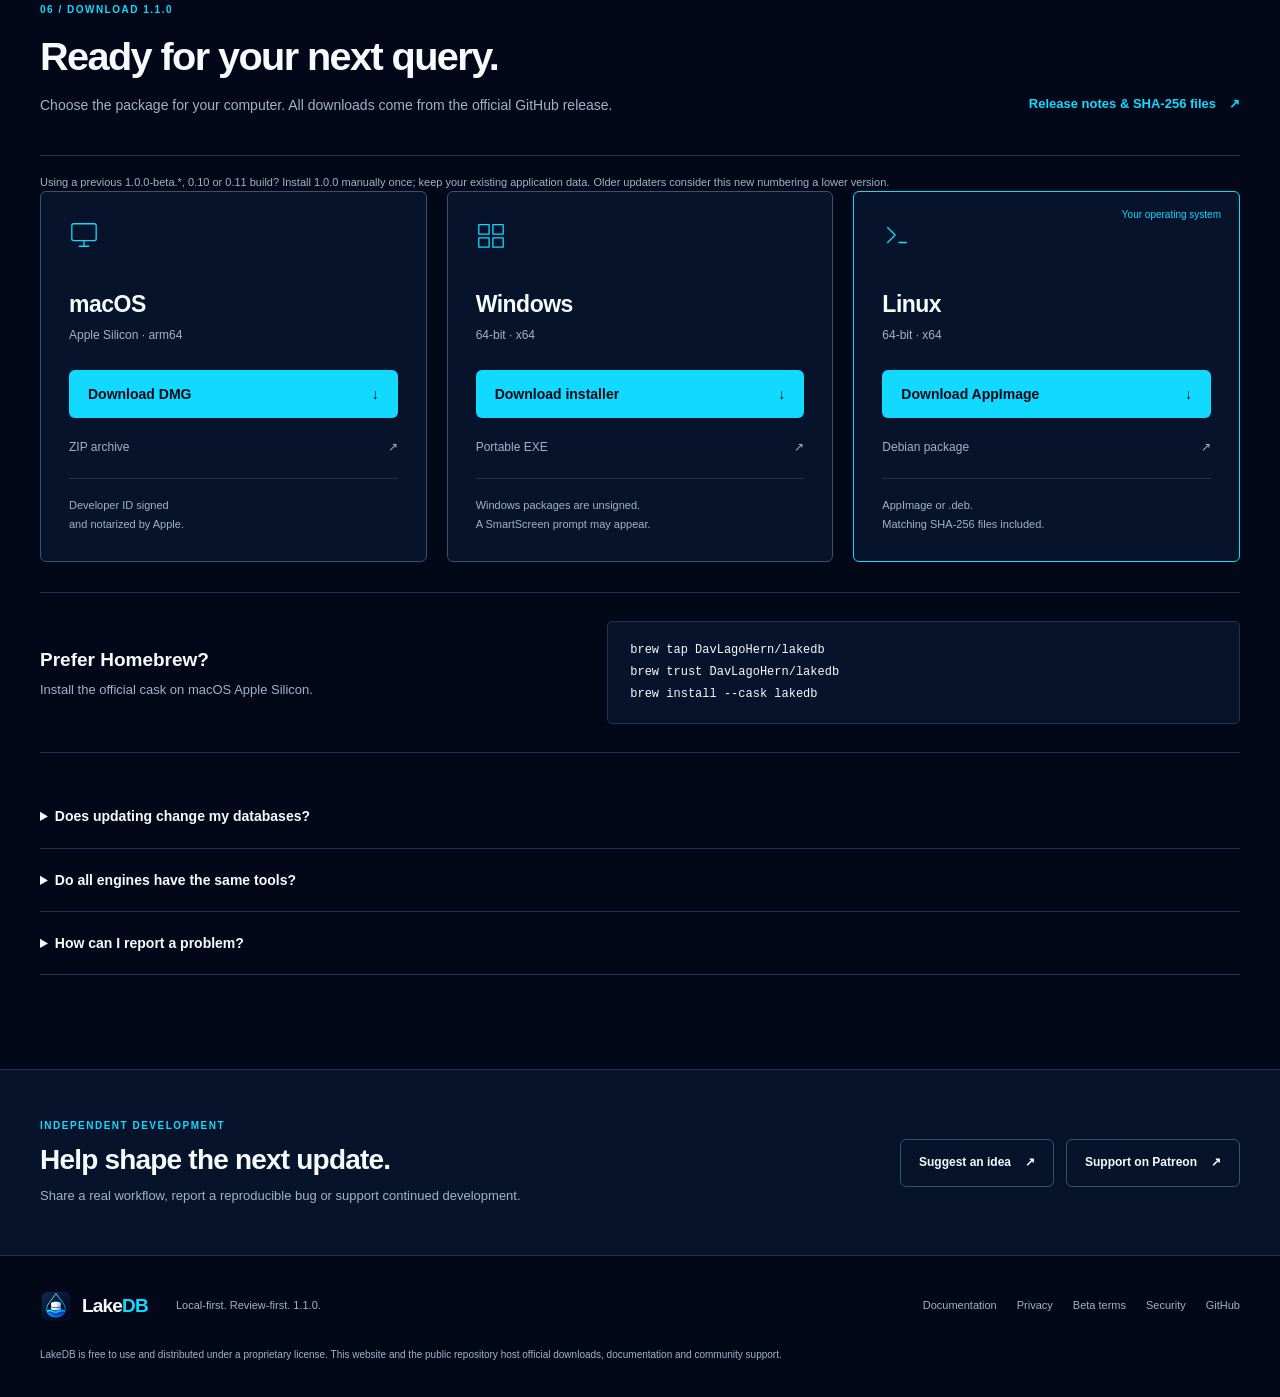
==== commit c8c08b20: "docs: prepare LakeDB 1.1.0 downloads and Codex guide" ====
--- a/docs/index.html
+++ b/docs/index.html
@@ -8,7 +8,7 @@
     <meta name="application-name" content="LakeDB">
     <meta name="author" content="LakeDB">
     <meta name="robots" content="index, follow, max-image-preview:large">
-    <title>LakeDB 1.0.0 — Your databases. Your next move.</title>
+    <title>LakeDB 1.1.0 — Codex in your database workspace</title>
     <meta name="description" content="A free, local-first desktop client for MySQL, MariaDB, PostgreSQL and SQLite. 1.0 adds clearer result grids, consistent interface scaling and background query notifications.">
     <link rel="canonical" href="https://davlagohern.github.io/LakeDB/">
     <link rel="alternate" hreflang="en" href="https://davlagohern.github.io/LakeDB/">
@@ -17,7 +17,7 @@
     <meta property="og:type" content="website">
     <meta property="og:site_name" content="LakeDB">
     <meta property="og:locale" content="en_US">
-    <meta property="og:title" content="LakeDB 1.0.0 — Your databases. Your next move.">
+    <meta property="og:title" content="LakeDB 1.1.0 — Codex in your database workspace">
     <meta property="og:description" content="Independent windows, readable results and optional review-first AI. Redshift remains experimental.">
     <meta property="og:url" content="https://davlagohern.github.io/LakeDB/">
     <meta property="og:image" content="https://davlagohern.github.io/LakeDB/assets/releases/1.0.0/lakedb-1.0.0-1920x1080.png">
@@ -27,7 +27,7 @@
     <meta property="og:image:height" content="1080">
     <meta property="og:image:alt" content="LakeDB 1.0.0: ask, clarify and run when ready">
     <meta name="twitter:card" content="summary_large_image">
-    <meta name="twitter:title" content="LakeDB 1.0.0 — Your databases. Your next move.">
+    <meta name="twitter:title" content="LakeDB 1.1.0 — Codex in your database workspace">
     <meta name="twitter:description" content="A local-first database client with independent windows, shared saved connections and reviewable AI.">
     <meta name="twitter:image" content="https://davlagohern.github.io/LakeDB/assets/releases/1.0.0/lakedb-1.0.0-1920x1080.png">
     <meta name="twitter:image:alt" content="LakeDB 1.0.0 release artwork">
@@ -50,12 +50,12 @@
         "applicationCategory": "DeveloperApplication",
         "applicationSubCategory": "Database client",
         "operatingSystem": "macOS Apple Silicon, Windows x64, Linux x64",
-        "softwareVersion": "1.0.0",
+        "softwareVersion": "1.1.0",
         "description": "A local-first desktop client for MySQL, MariaDB, PostgreSQL and SQLite, with structure-first comparison, reviewable migrations and optional AI.",
-        "downloadUrl": "https://github.com/DavLagoHern/LakeDB/releases/tag/v1.0.0",
-        "releaseNotes": "https://github.com/DavLagoHern/LakeDB/releases/tag/v1.0.0",
+        "downloadUrl": "https://github.com/DavLagoHern/LakeDB/releases/tag/v1.1.0",
+        "releaseNotes": "https://github.com/DavLagoHern/LakeDB/releases/tag/v1.1.0",
         "isAccessibleForFree": true,
-        "offers": { "@type": "Offer", "price": "0", "priceCurrency": "EUR", "url": "https://github.com/DavLagoHern/LakeDB/releases/tag/v1.0.0" },
+        "offers": { "@type": "Offer", "price": "0", "priceCurrency": "EUR", "url": "https://github.com/DavLagoHern/LakeDB/releases/tag/v1.1.0" },
         "publisher": { "@type": "Person", "name": "David Lago", "url": "https://github.com/DavLagoHern" }
       }
     </script>
@@ -83,11 +83,11 @@
     <main id="main">
       <section class="hero shell" id="top" aria-labelledby="hero-title">
         <div class="hero-copy">
-          <a class="release-pill" href="https://github.com/DavLagoHern/LakeDB/releases/tag/v1.0.0"><span class="status-dot" aria-hidden="true"></span> 1.0.0 <span class="release-pill__detail">LakeDB 1.0</span><span aria-hidden="true">↗</span></a>
+          <a class="release-pill" href="https://github.com/DavLagoHern/LakeDB/releases/tag/v1.1.0"><span class="status-dot" aria-hidden="true"></span> 1.1.0 <span class="release-pill__detail">Codex in LakeDB</span><span aria-hidden="true">↗</span></a>
           <h1 id="hero-title">Your databases.<br><span>Your next move.</span></h1>
           <p class="hero-description">Prepare SQL in clear query cards. Refine a selected query, resolve real ambiguities and choose exactly what to run. Numeric results, interface scaling and background notifications improve everyday work.</p>
           <div class="hero-actions">
-            <a class="button button-primary" href="#downloads">Download 1.0.0 <svg aria-hidden="true" viewBox="0 0 24 24"><path d="M12 3v12m0 0 5-5m-5 5-5-5M4 20h16"/></svg></a>
+            <a class="button button-primary" href="#downloads">Download 1.1.0 <svg aria-hidden="true" viewBox="0 0 24 24"><path d="M12 3v12m0 0 5-5m-5 5-5-5M4 20h16"/></svg></a>
             <a class="button button-secondary" href="#updates">What’s new <span aria-hidden="true">↓</span></a>
           </div>
           <p class="hero-platforms">Free local SQL client <span aria-hidden="true">·</span> macOS, Windows &amp; Linux</p>
@@ -101,14 +101,15 @@
 
       <section class="section section-tinted" id="updates" aria-labelledby="updates-title">
         <div class="shell">
-          <div class="section-heading"><p class="eyebrow">01 / What’s new in 1.0.0</p><h2 id="updates-title">Clearer results.<br>A workspace that fits.</h2><p>Small daily improvements across the interface, results and long-running queries mark the first release without the beta label.</p></div>
+          <div class="section-heading"><p class="eyebrow">What’s new in 1.1.0</p><h2 id="updates-title">Codex in your database workspace</h2><p>Ask about the active connection, inspect a schema and review SQL in the same app.</p></div>
           <div class="update-grid">
-            <article><span class="feature-number">01</span><h3>Scale the whole interface</h3><p>Choose a comfortable interface scale in Preferences. Dialogs, navigation and everyday controls follow the same readable setting.</p><span class="feature-tag">Your workspace</span></article>
-            <article><span class="feature-number">02</span><h3>Read results more clearly</h3><p>Numeric columns align consistently. Empty strings and NULL values are easier to distinguish when inspecting table data and query results.</p><span class="feature-tag">Clearer grids</span></article>
-            <article><span class="feature-number">03</span><h3>Know when a query finishes</h3><p>Background query notifications let you continue in another window. They report completion without including SQL or returned database rows.</p><span class="feature-tag">Stay in control</span></article>
-            <article><span class="feature-number">04</span><h3>Adjust limits in context</h3><p>Open row-limit settings directly from the status bar, alongside independent windows, shared saved connections and review-first QuerIA workflows.</p><span class="feature-tag">Less interruption</span></article>
+            <article><h3>Ask Codex</h3><p>Sign in with ChatGPT under Preferences → Integrations after installing the Codex CLI. Codex can use schema metadata and bounded read-only results as context.</p></article>
+            <article><h3>Review proposed SQL</h3><p>LakeDB checks supported read-only proposals with the query planner. Review and run proposed writes in the SQL editor with the connection’s safeguards.</p></article>
+            <article><h3>Filter the full result</h3><p>For supported queries, LakeDB can sort, filter and search on the database after the result grid reaches its row limit.</p></article>
+            <article><h3>See exactly where a value is invalid</h3><p>The JSON and HTML editors highlight the relevant line during validation.</p></article>
           </div>
-          <a class="text-link section-link" href="https://github.com/DavLagoHern/LakeDB/releases/tag/v1.0.0">Read the 1.0.0 release notes <span aria-hidden="true">↗</span></a>
+          <a class="text-link section-link" href="https://github.com/DavLagoHern/LakeDB/wiki/Using-Codex">Using Codex <span aria-hidden="true">↗</span></a>
+          <a class="text-link section-link" href="https://github.com/DavLagoHern/LakeDB/releases/tag/v1.1.0">Read the 1.1.0 release notes <span aria-hidden="true">↗</span></a>
         </div>
       </section>
 
@@ -148,22 +149,22 @@
       <section class="section" id="queria" aria-labelledby="queria-title">
         <div class="shell">
           <div class="section-heading"><p class="eyebrow">04 / Optional QuerIA</p><h2 id="queria-title">Ask in natural language.<br>Review in SQL.</h2><p>QuerIA sits beside your SQL tabs. Draft a focused query with Normal generation, or inspect relationships and indexes with Agentic generation. The complete SQL stays visible before you run it.</p></div>
-          <div class="queria-layout"><figure class="product-capture"><button class="media-button" type="button" data-lightbox="assets/screenshots/queria.png" aria-label="Enlarge the QuerIA workspace"><img src="assets/screenshots/queria.png" alt="QuerIA natural-language requests with generated SQL ready for explicit review and execution" width="1920" height="1080" loading="lazy" decoding="async"></button><figcaption>Generated SQL is a proposal. You choose whether to execute it.</figcaption></figure><div class="privacy-points"><article><span class="privacy-symbol" aria-hidden="true">✓</span><div><h3>Starts disabled</h3><p>Review the privacy notice and activate the optional service explicitly. You can disable it again.</p></div></article><article><span class="privacy-symbol" aria-hidden="true">✓</span><div><h3>Rows stay local</h3><p>Database credentials, table rows and query results are never sent to the AI service.</p></div></article><article><span class="privacy-symbol" aria-hidden="true">✓</span><div><h3>Limited, temporary context</h3><p>Requests use your question, chosen context and relevant schema metadata. LakeDB Service does not retain those inputs or generated SQL.</p></div></article><a class="text-link" href="PRIVACY.md">Read the privacy policy <span aria-hidden="true">↗</span></a></div></div>
+          <div class="queria-layout"><figure class="product-capture"><button class="media-button" type="button" data-lightbox="assets/screenshots/queria.png" aria-label="Enlarge the QuerIA workspace"><img src="assets/screenshots/queria.png" alt="QuerIA natural-language requests with generated SQL ready for explicit review and execution" width="1920" height="1080" loading="lazy" decoding="async"></button><figcaption>Generated SQL is a proposal. You choose whether to execute it.</figcaption></figure><div class="privacy-points"><article><span class="privacy-symbol" aria-hidden="true">✓</span><div><h3>Starts disabled</h3><p>Review the privacy notice and activate the optional service explicitly. You can disable it again.</p></div></article><article><span class="privacy-symbol" aria-hidden="true">✓</span><div><h3>Rows stay local</h3><p>QuerIA sends schema context without table rows or query results. Codex has a separate data-sharing boundary.</p></div></article><article><span class="privacy-symbol" aria-hidden="true">✓</span><div><h3>Limited, temporary context</h3><p>Requests use your question, chosen context and relevant schema metadata. LakeDB Service does not retain those inputs or generated SQL.</p></div></article><a class="text-link" href="PRIVACY.md">Read the privacy policy <span aria-hidden="true">↗</span></a></div></div>
           <p class="queria-note">The complete local SQL client is free to use. Optional Patreon membership supports development and provides higher QuerIA usage limits.</p>
         </div>
       </section>
 
       <section class="section section-tinted" id="roadmap" aria-labelledby="roadmap-title">
-          <div class="shell"><div class="section-heading"><p class="eyebrow">05 / 1.0 and beyond</p><h2 id="roadmap-title">1.0 is just<br>the beginning.</h2><p>1.0 delivers clearer results, scalable interfaces and background notifications. Next directions include SQL parameters, row differences and live Redshift validation.</p></div><figure class="product-capture roadmap-capture"><button class="media-button" type="button" data-lightbox="assets/roadmap/lakedb-roadmap-1.0.0.png" aria-label="Enlarge the LakeDB 1.0.0 roadmap"><img src="assets/roadmap/lakedb-roadmap-1.0.0.png" alt="LakeDB 1.0 roadmap: established database tools, clearer workspaces and results, then SQL parameters, row comparisons and Redshift validation" width="1920" height="1080" loading="lazy" decoding="async"></button><figcaption>Product stages and quality gates, rather than promised release dates.</figcaption></figure><a class="text-link section-link" href="ROADMAP.md">Read the complete roadmap <span aria-hidden="true">↗</span></a></div>
+          <div class="shell"><div class="section-heading"><p class="eyebrow">Roadmap</p><h2 id="roadmap-title">LakeDB 1.1 and beyond.</h2><p>1.1 adds Codex and server-side result tools. Next directions include SQL parameters, row differences and live Redshift validation.</p></div><figure class="product-capture roadmap-capture"><button class="media-button" type="button" data-lightbox="assets/roadmap/lakedb-roadmap-1.1.0.png" aria-label="Enlarge the LakeDB 1.1.0 roadmap"><img src="assets/roadmap/lakedb-roadmap-1.1.0.png" alt="LakeDB 1.1 roadmap: Codex and server-side result tools, followed by SQL parameters, row comparisons and Redshift validation" width="1920" height="1080" loading="lazy" decoding="async"></button><figcaption>Product stages and quality gates, rather than promised release dates.</figcaption></figure><a class="text-link section-link" href="ROADMAP.md">Read the complete roadmap <span aria-hidden="true">↗</span></a></div>
       </section>
 
       <section class="section downloads" id="downloads" aria-labelledby="downloads-title">
-        <div class="shell"><div class="download-heading"><div><p class="eyebrow">06 / Download 1.0.0</p><h2 id="downloads-title">Ready for your next query.</h2><p>Choose the package for your computer. All downloads come from the official GitHub release.</p></div><a class="text-link" href="https://github.com/DavLagoHern/LakeDB/releases/tag/v1.0.0">Release notes &amp; SHA-256 files <span aria-hidden="true">↗</span></a></div>
+        <div class="shell"><div class="download-heading"><div><p class="eyebrow">06 / Download 1.1.0</p><h2 id="downloads-title">Ready for your next query.</h2><p>Choose the package for your computer. All downloads come from the official GitHub release.</p></div><a class="text-link" href="https://github.com/DavLagoHern/LakeDB/releases/tag/v1.1.0">Release notes &amp; SHA-256 files <span aria-hidden="true">↗</span></a></div>
           <p class="signing-note">Using a previous 1.0.0-beta.*, 0.10 or 0.11 build? Install 1.0.0 manually once; keep your existing application data. Older updaters consider this new numbering a lower version.</p>
           <div class="download-grid">
-            <article data-platform="mac"><svg class="platform-icon" aria-hidden="true" viewBox="0 0 32 32"><rect x="3" y="4" width="26" height="18" rx="2"/><path d="M11 28h10M16 22v6"/></svg><h3>macOS</h3><p class="architecture">Apple Silicon · arm64</p><a class="button button-primary" href="https://github.com/DavLagoHern/LakeDB/releases/download/v1.0.0/LakeDB-1.0.0-mac-arm64.dmg">Download DMG <span aria-hidden="true">↓</span></a><a class="package-alternative" href="https://github.com/DavLagoHern/LakeDB/releases/download/v1.0.0/LakeDB-1.0.0-mac-arm64.zip">ZIP archive <span aria-hidden="true">↗</span></a><p class="signing-note">Developer ID signed<br>and notarized by Apple.</p></article>
-            <article data-platform="windows"><svg class="platform-icon" aria-hidden="true" viewBox="0 0 32 32"><path d="M3 5h11v10H3zM18 5h11v10H18zM3 19h11v10H3zM18 19h11v10H18z"/></svg><h3>Windows</h3><p class="architecture">64-bit · x64</p><a class="button button-primary" href="https://github.com/DavLagoHern/LakeDB/releases/download/v1.0.0/LakeDB-1.0.0-win-x64-setup.exe">Download installer <span aria-hidden="true">↓</span></a><a class="package-alternative" href="https://github.com/DavLagoHern/LakeDB/releases/download/v1.0.0/LakeDB-1.0.0-win-x64-portable.exe">Portable EXE <span aria-hidden="true">↗</span></a><p class="signing-note">Windows packages are unsigned.<br>A SmartScreen prompt may appear.</p></article>
-            <article data-platform="linux"><svg class="platform-icon" aria-hidden="true" viewBox="0 0 32 32"><path d="M6 8l8 8-8 8M18 24h8"/></svg><h3>Linux</h3><p class="architecture">64-bit · x64</p><a class="button button-primary" href="https://github.com/DavLagoHern/LakeDB/releases/download/v1.0.0/LakeDB-1.0.0-linux-x86_64.AppImage">Download AppImage <span aria-hidden="true">↓</span></a><a class="package-alternative" href="https://github.com/DavLagoHern/LakeDB/releases/download/v1.0.0/LakeDB-1.0.0-linux-amd64.deb">Debian package <span aria-hidden="true">↗</span></a><p class="signing-note">AppImage or .deb.<br>Matching SHA-256 files included.</p></article>
+            <article data-platform="mac"><svg class="platform-icon" aria-hidden="true" viewBox="0 0 32 32"><rect x="3" y="4" width="26" height="18" rx="2"/><path d="M11 28h10M16 22v6"/></svg><h3>macOS</h3><p class="architecture">Apple Silicon · arm64</p><a class="button button-primary" href="https://github.com/DavLagoHern/LakeDB/releases/download/v1.1.0/LakeDB-1.1.0-mac-arm64.dmg">Download DMG <span aria-hidden="true">↓</span></a><a class="package-alternative" href="https://github.com/DavLagoHern/LakeDB/releases/download/v1.1.0/LakeDB-1.1.0-mac-arm64.zip">ZIP archive <span aria-hidden="true">↗</span></a><p class="signing-note">Developer ID signed<br>and notarized by Apple.</p></article>
+            <article data-platform="windows"><svg class="platform-icon" aria-hidden="true" viewBox="0 0 32 32"><path d="M3 5h11v10H3zM18 5h11v10H18zM3 19h11v10H3zM18 19h11v10H18z"/></svg><h3>Windows</h3><p class="architecture">64-bit · x64</p><a class="button button-primary" href="https://github.com/DavLagoHern/LakeDB/releases/download/v1.1.0/LakeDB-1.1.0-win-x64-setup.exe">Download installer <span aria-hidden="true">↓</span></a><a class="package-alternative" href="https://github.com/DavLagoHern/LakeDB/releases/download/v1.1.0/LakeDB-1.1.0-win-x64-portable.exe">Portable EXE <span aria-hidden="true">↗</span></a><p class="signing-note">Windows packages are unsigned.<br>A SmartScreen prompt may appear.</p></article>
+            <article data-platform="linux"><svg class="platform-icon" aria-hidden="true" viewBox="0 0 32 32"><path d="M6 8l8 8-8 8M18 24h8"/></svg><h3>Linux</h3><p class="architecture">64-bit · x64</p><a class="button button-primary" href="https://github.com/DavLagoHern/LakeDB/releases/download/v1.1.0/LakeDB-1.1.0-linux-x86_64.AppImage">Download AppImage <span aria-hidden="true">↓</span></a><a class="package-alternative" href="https://github.com/DavLagoHern/LakeDB/releases/download/v1.1.0/LakeDB-1.1.0-linux-amd64.deb">Debian package <span aria-hidden="true">↗</span></a><p class="signing-note">AppImage or .deb.<br>Matching SHA-256 files included.</p></article>
           </div>
           <div class="homebrew"><div><h3>Prefer Homebrew?</h3><p>Install the official cask on macOS Apple Silicon.</p></div><pre><code>brew tap DavLagoHern/lakedb
 brew trust DavLagoHern/lakedb
@@ -175,7 +176,7 @@
       <section class="community-strip" aria-labelledby="community-title"><div class="shell community-inner"><div><p class="eyebrow">Independent development</p><h2 id="community-title">Help shape the next update.</h2><p>Share a real workflow, report a reproducible bug or support continued development.</p></div><div class="community-actions"><a class="button button-secondary" href="https://github.com/DavLagoHern/LakeDB/discussions/categories/ideas">Suggest an idea <span aria-hidden="true">↗</span></a><a class="button button-secondary" href="https://www.patreon.com/LakeDB/membership">Support on Patreon <span aria-hidden="true">↗</span></a></div></div></section>
     </main>
 
-    <footer class="site-footer"><div class="shell footer-inner"><a class="brand" href="#top" aria-label="Back to top"><img src="assets/lakedb-app-icon.png" alt="" width="32" height="32"><span>Lake<span>DB</span></span></a><p>Local-first. Review-first. 1.0.0.</p><nav aria-label="Footer navigation"><a href="https://github.com/DavLagoHern/LakeDB/wiki">Documentation</a><a href="PRIVACY.md">Privacy</a><a href="TERMS.md">Beta terms</a><a href="https://github.com/DavLagoHern/LakeDB/security/policy">Security</a><a href="https://github.com/DavLagoHern/LakeDB">GitHub</a></nav></div><p class="shell license-note">LakeDB is free to use and distributed under a proprietary license. This website and the public repository host official downloads, documentation and community support.</p></footer>
+    <footer class="site-footer"><div class="shell footer-inner"><a class="brand" href="#top" aria-label="Back to top"><img src="assets/lakedb-app-icon.png" alt="" width="32" height="32"><span>Lake<span>DB</span></span></a><p>Local-first. Review-first. 1.1.0.</p><nav aria-label="Footer navigation"><a href="https://github.com/DavLagoHern/LakeDB/wiki">Documentation</a><a href="PRIVACY.md">Privacy</a><a href="TERMS.md">Beta terms</a><a href="https://github.com/DavLagoHern/LakeDB/security/policy">Security</a><a href="https://github.com/DavLagoHern/LakeDB">GitHub</a></nav></div><p class="shell license-note">LakeDB is free to use and distributed under a proprietary license. This website and the public repository host official downloads, documentation and community support.</p></footer>
     <dialog class="lightbox" data-lightbox-dialog aria-label="Expanded LakeDB image"><button type="button" aria-label="Close image" data-lightbox-close><svg aria-hidden="true" viewBox="0 0 24 24"><path d="m6 6 12 12M18 6 6 18"/></svg></button><img alt="" data-lightbox-image></dialog>
     <script src="site.js"></script>
   </body>
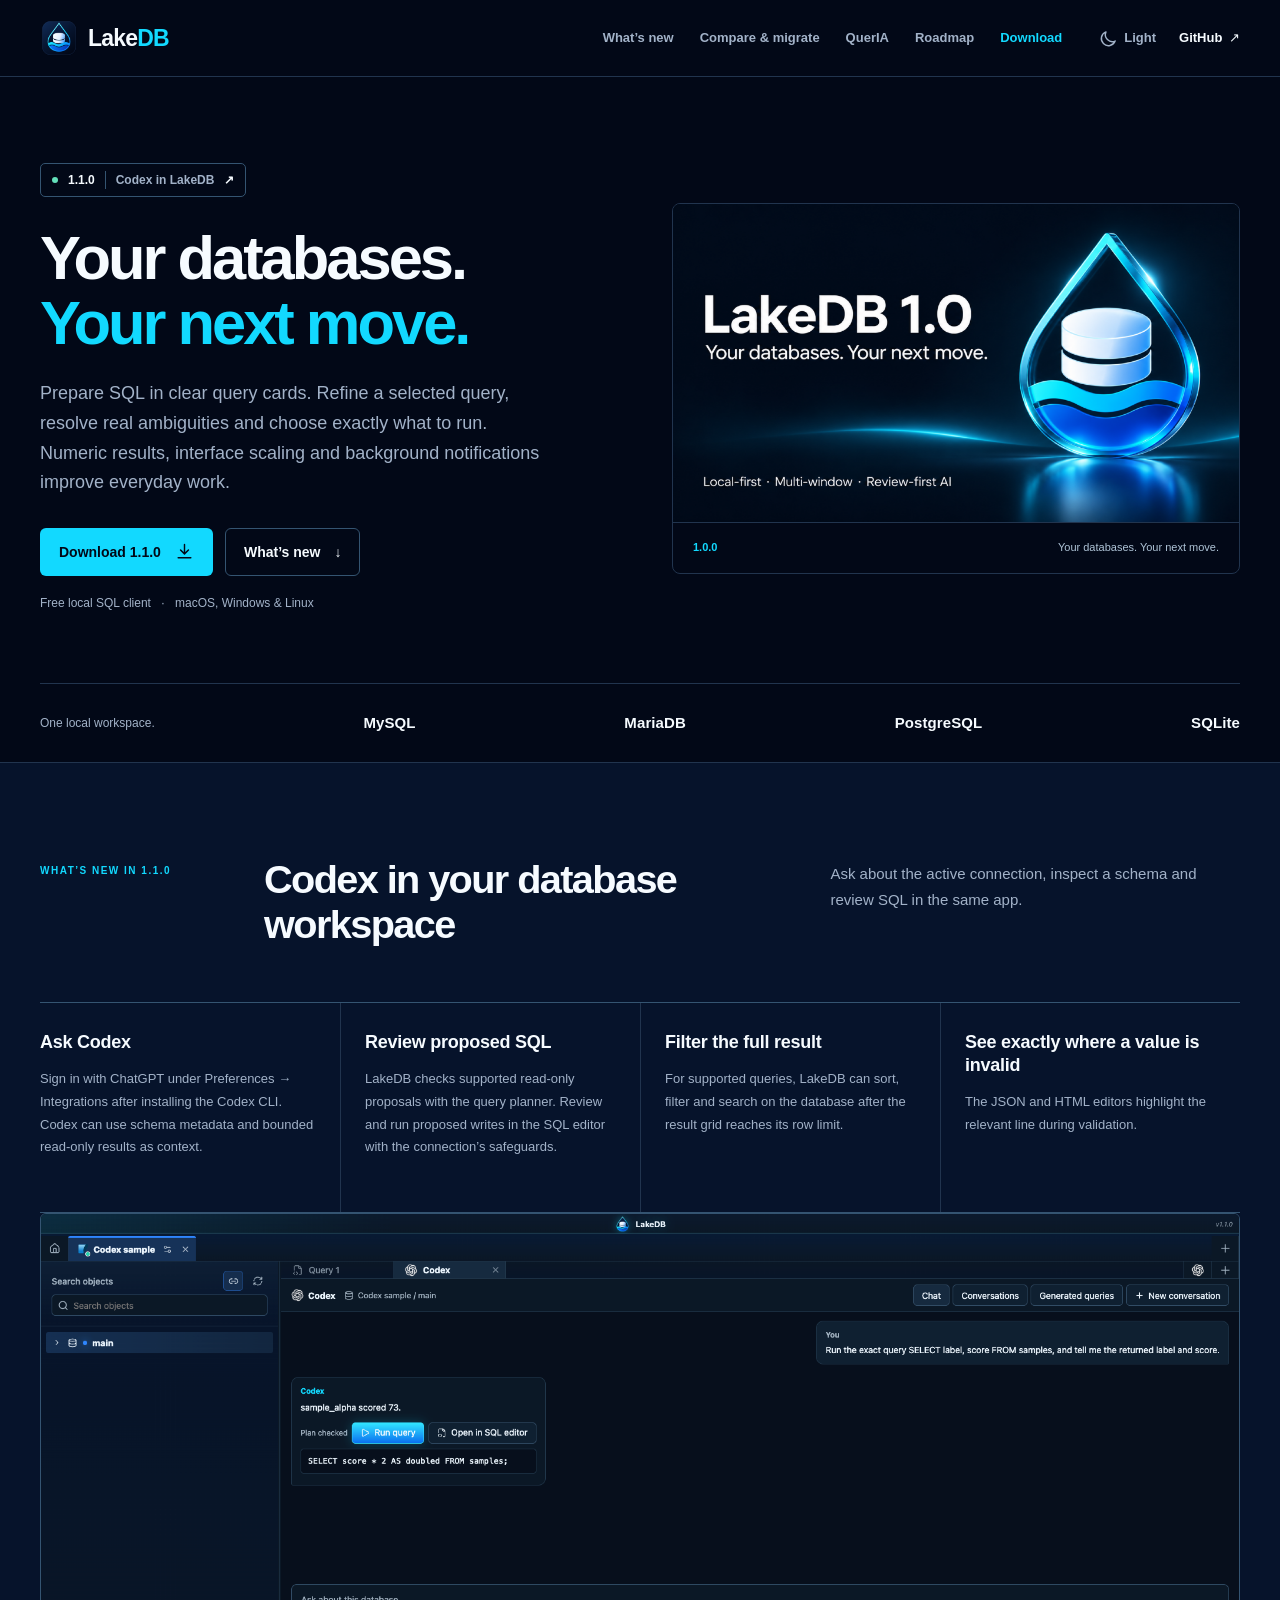
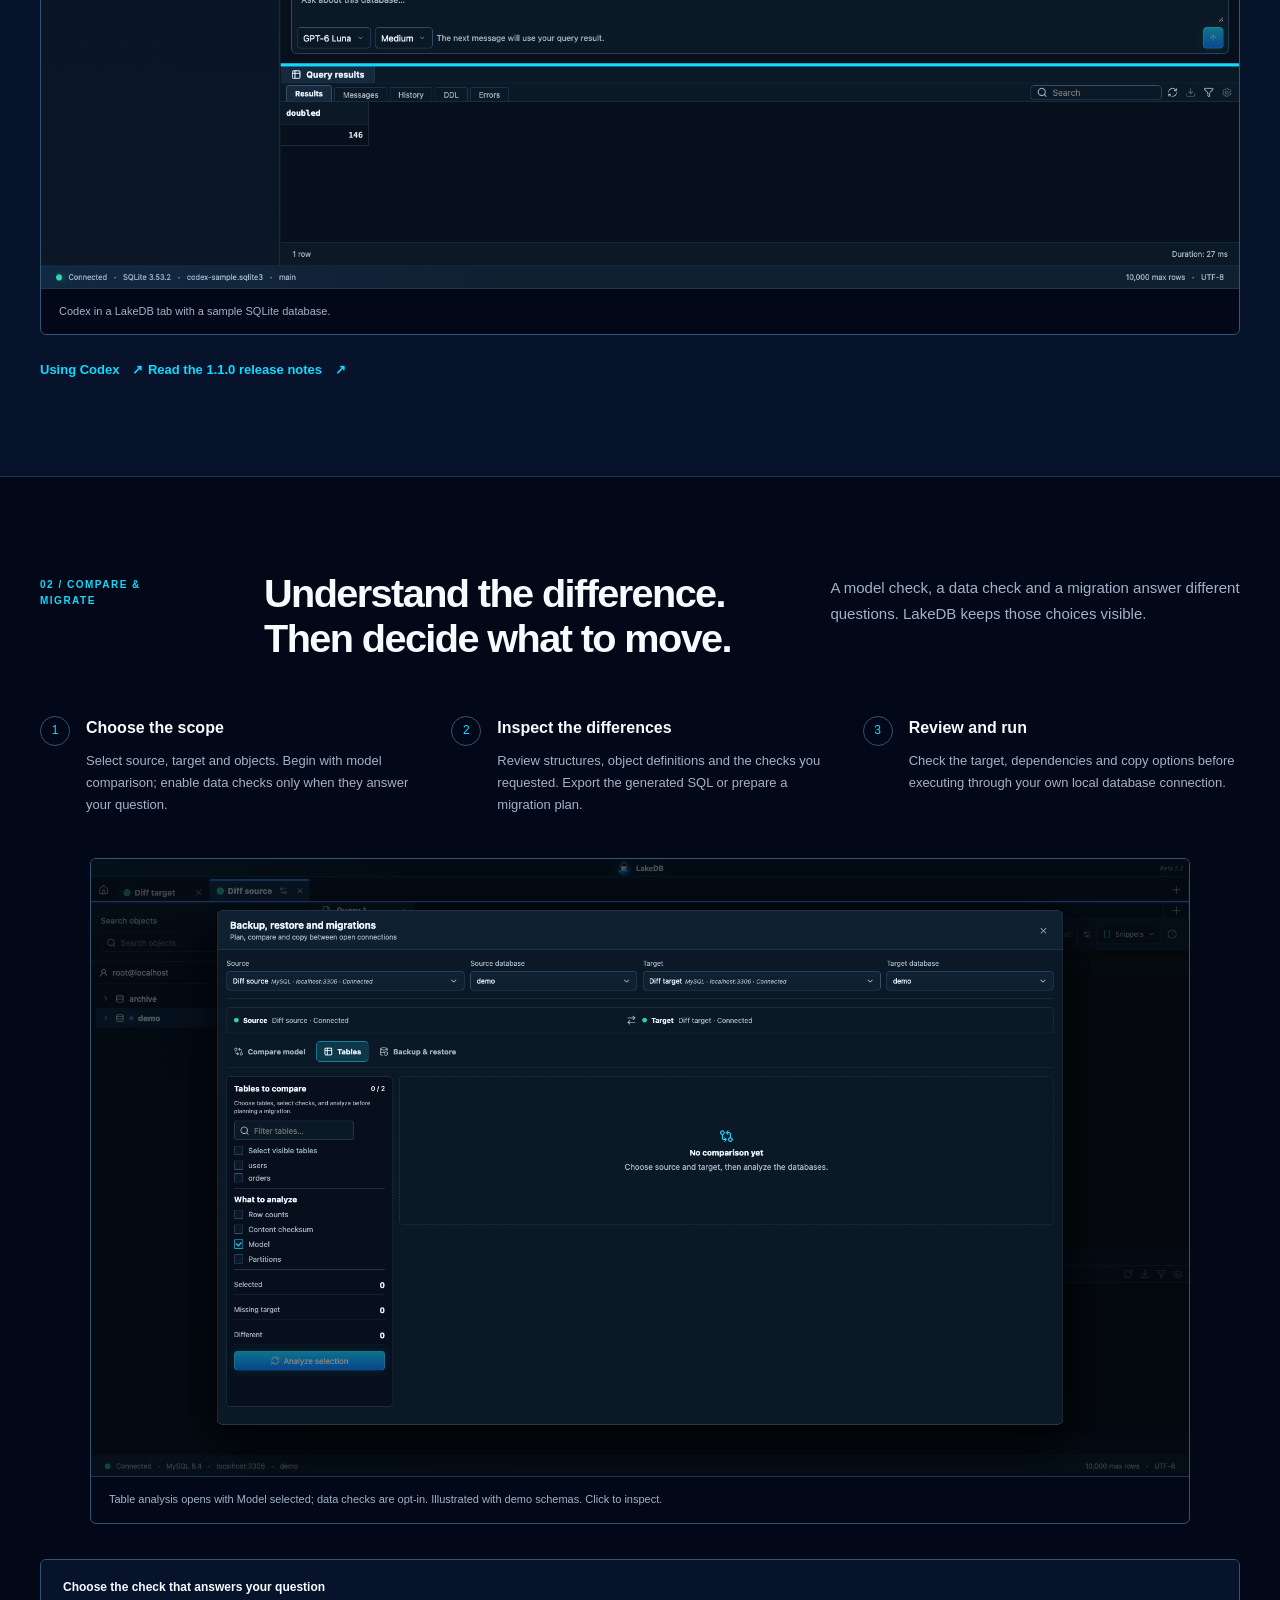
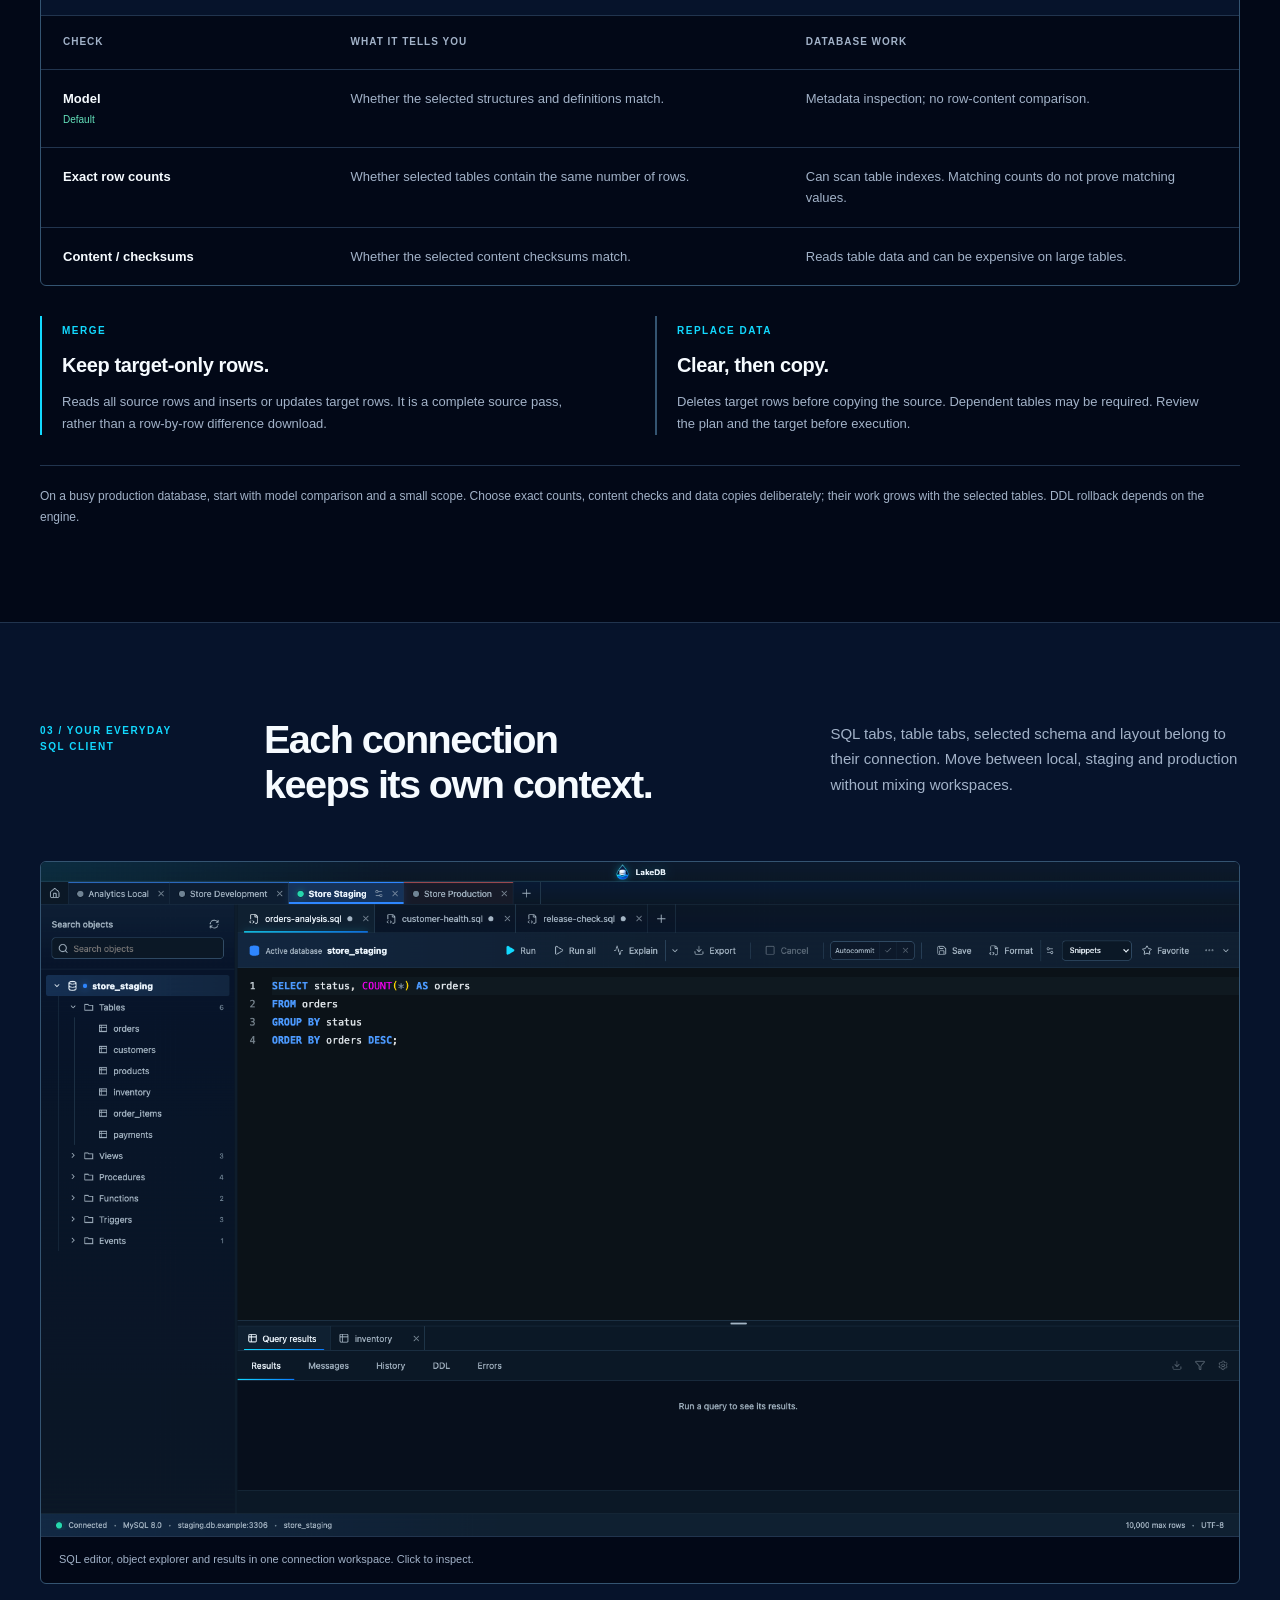
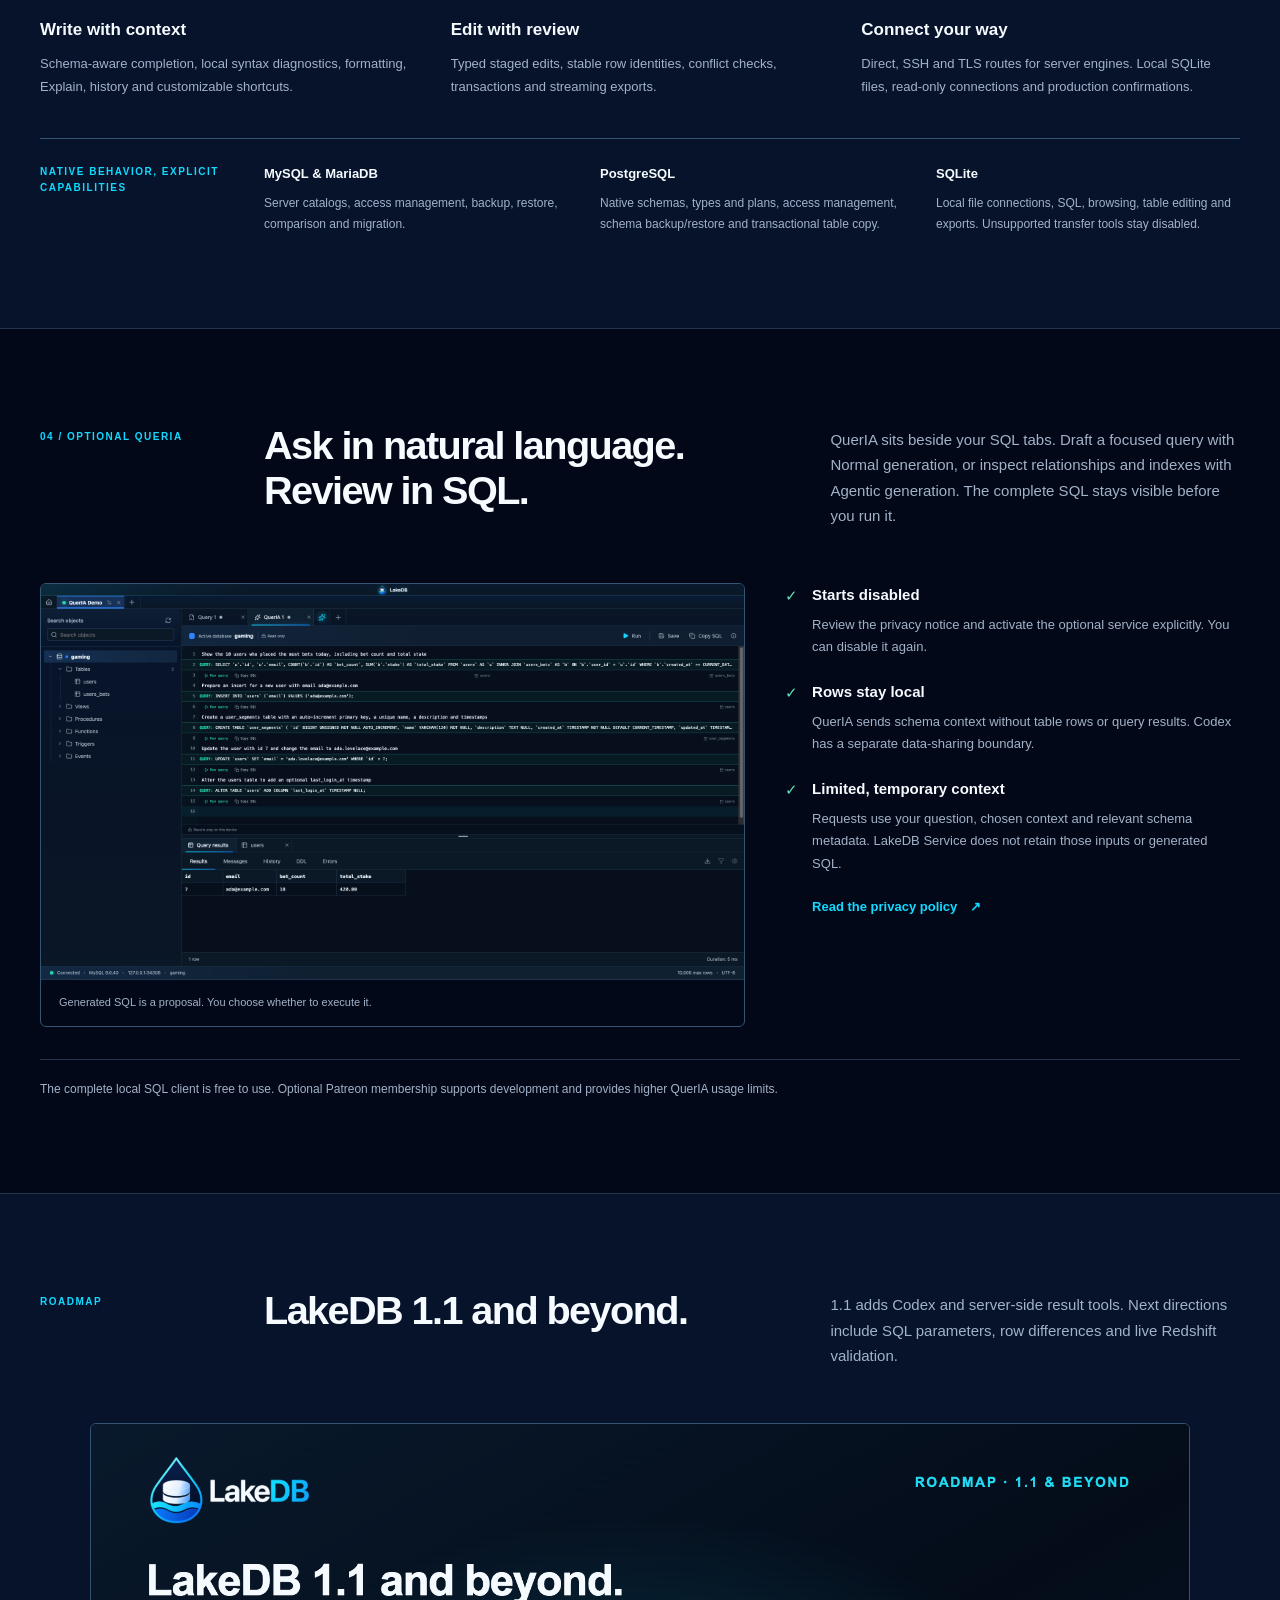
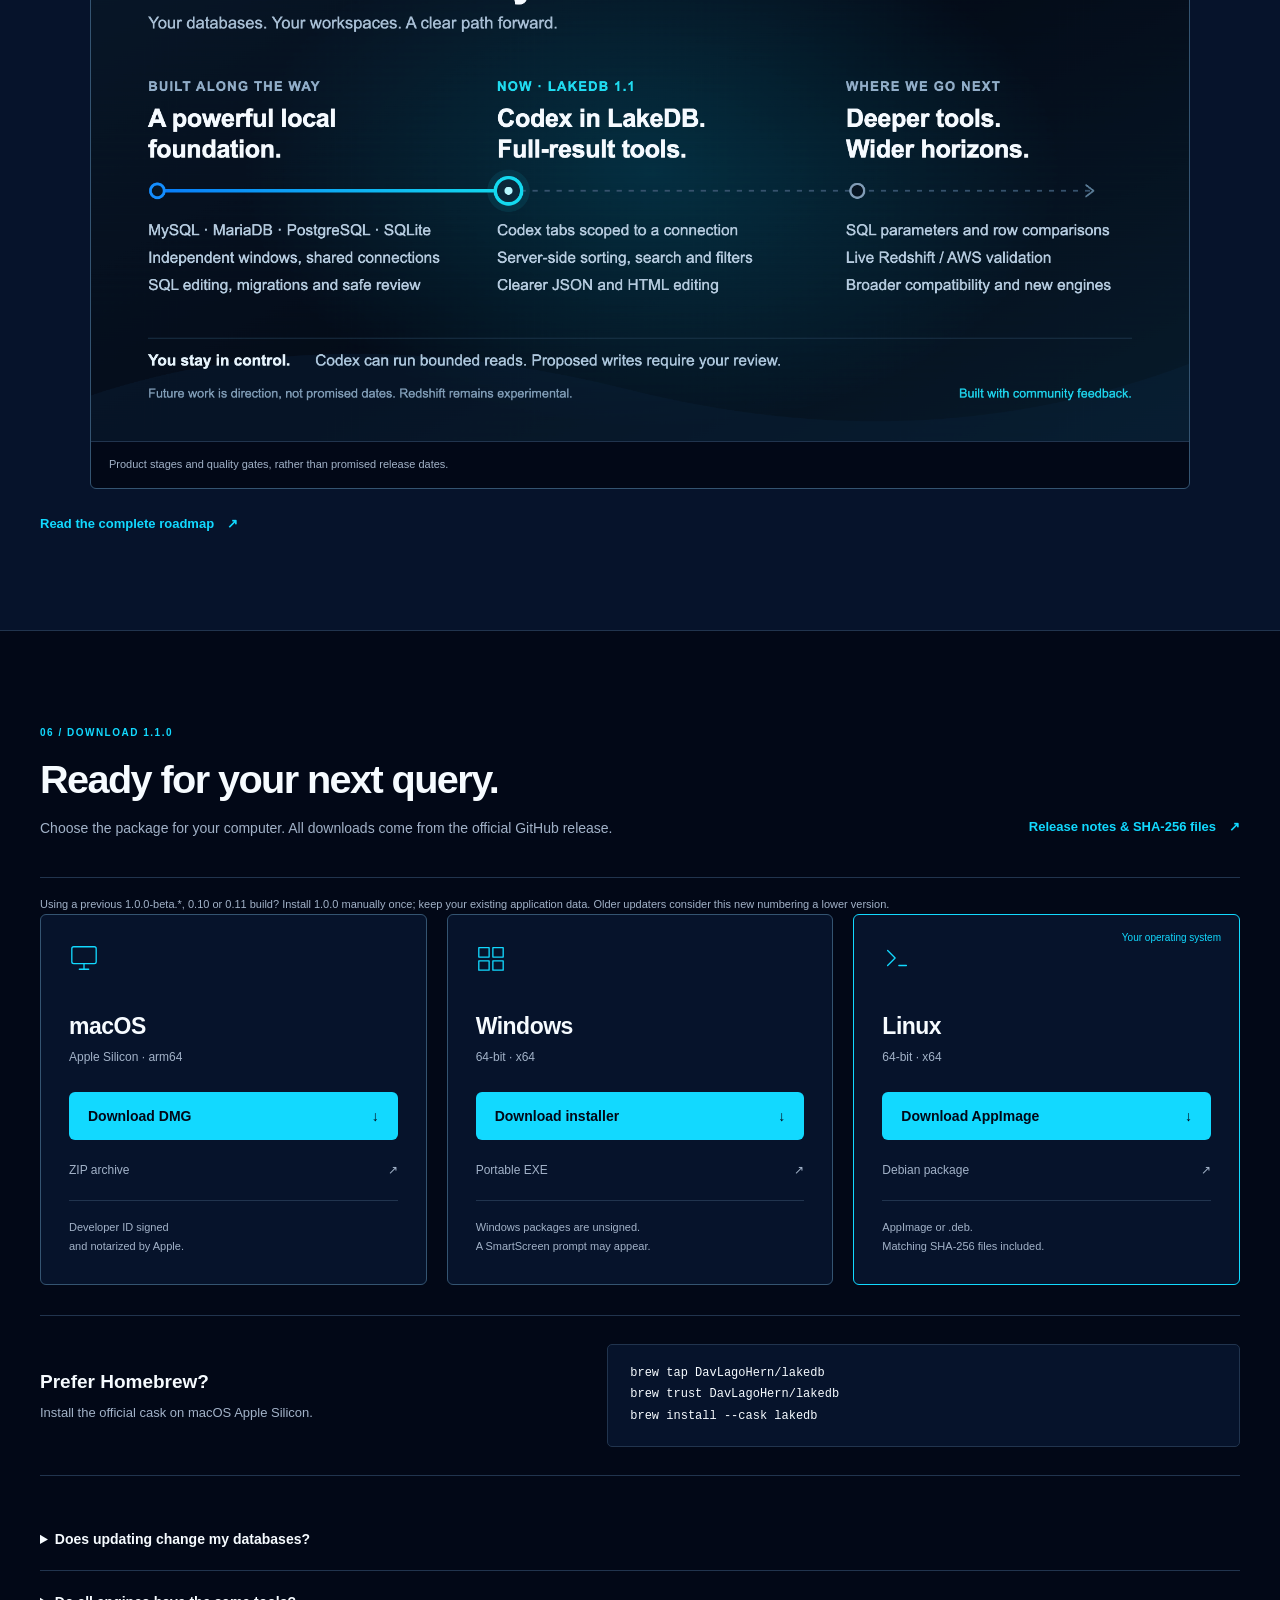
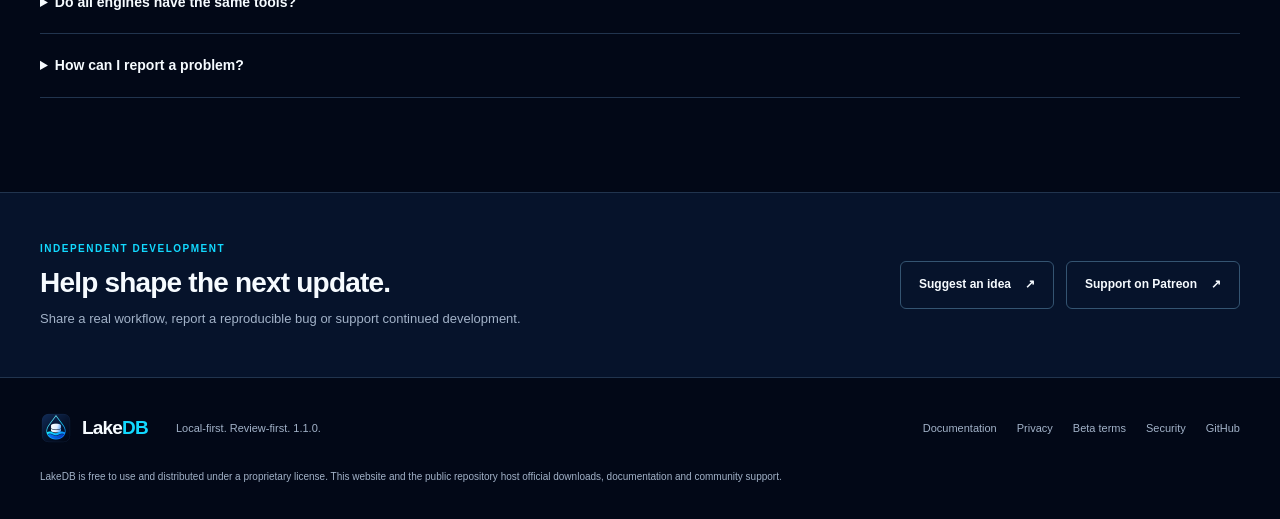
==== commit 24b0aa76: "docs: show Codex in a sample database workspace" ====
--- a/docs/index.html
+++ b/docs/index.html
@@ -108,6 +108,10 @@
             <article><h3>Filter the full result</h3><p>For supported queries, LakeDB can sort, filter and search on the database after the result grid reaches its row limit.</p></article>
             <article><h3>See exactly where a value is invalid</h3><p>The JSON and HTML editors highlight the relevant line during validation.</p></article>
           </div>
+          <figure class="product-capture">
+            <button class="media-button" type="button" data-lightbox="assets/screenshots/codex-1.1.0.png" aria-label="Enlarge the Codex workspace"><img src="assets/screenshots/codex-1.1.0.png" alt="LakeDB Codex tab showing reviewed SQL and a sample result in the grid" width="1920" height="1080" loading="lazy" decoding="async"></button>
+            <figcaption>Codex in a LakeDB tab with a sample SQLite database.</figcaption>
+          </figure>
           <a class="text-link section-link" href="https://github.com/DavLagoHern/LakeDB/wiki/Using-Codex">Using Codex <span aria-hidden="true">↗</span></a>
           <a class="text-link section-link" href="https://github.com/DavLagoHern/LakeDB/releases/tag/v1.1.0">Read the 1.1.0 release notes <span aria-hidden="true">↗</span></a>
         </div>
